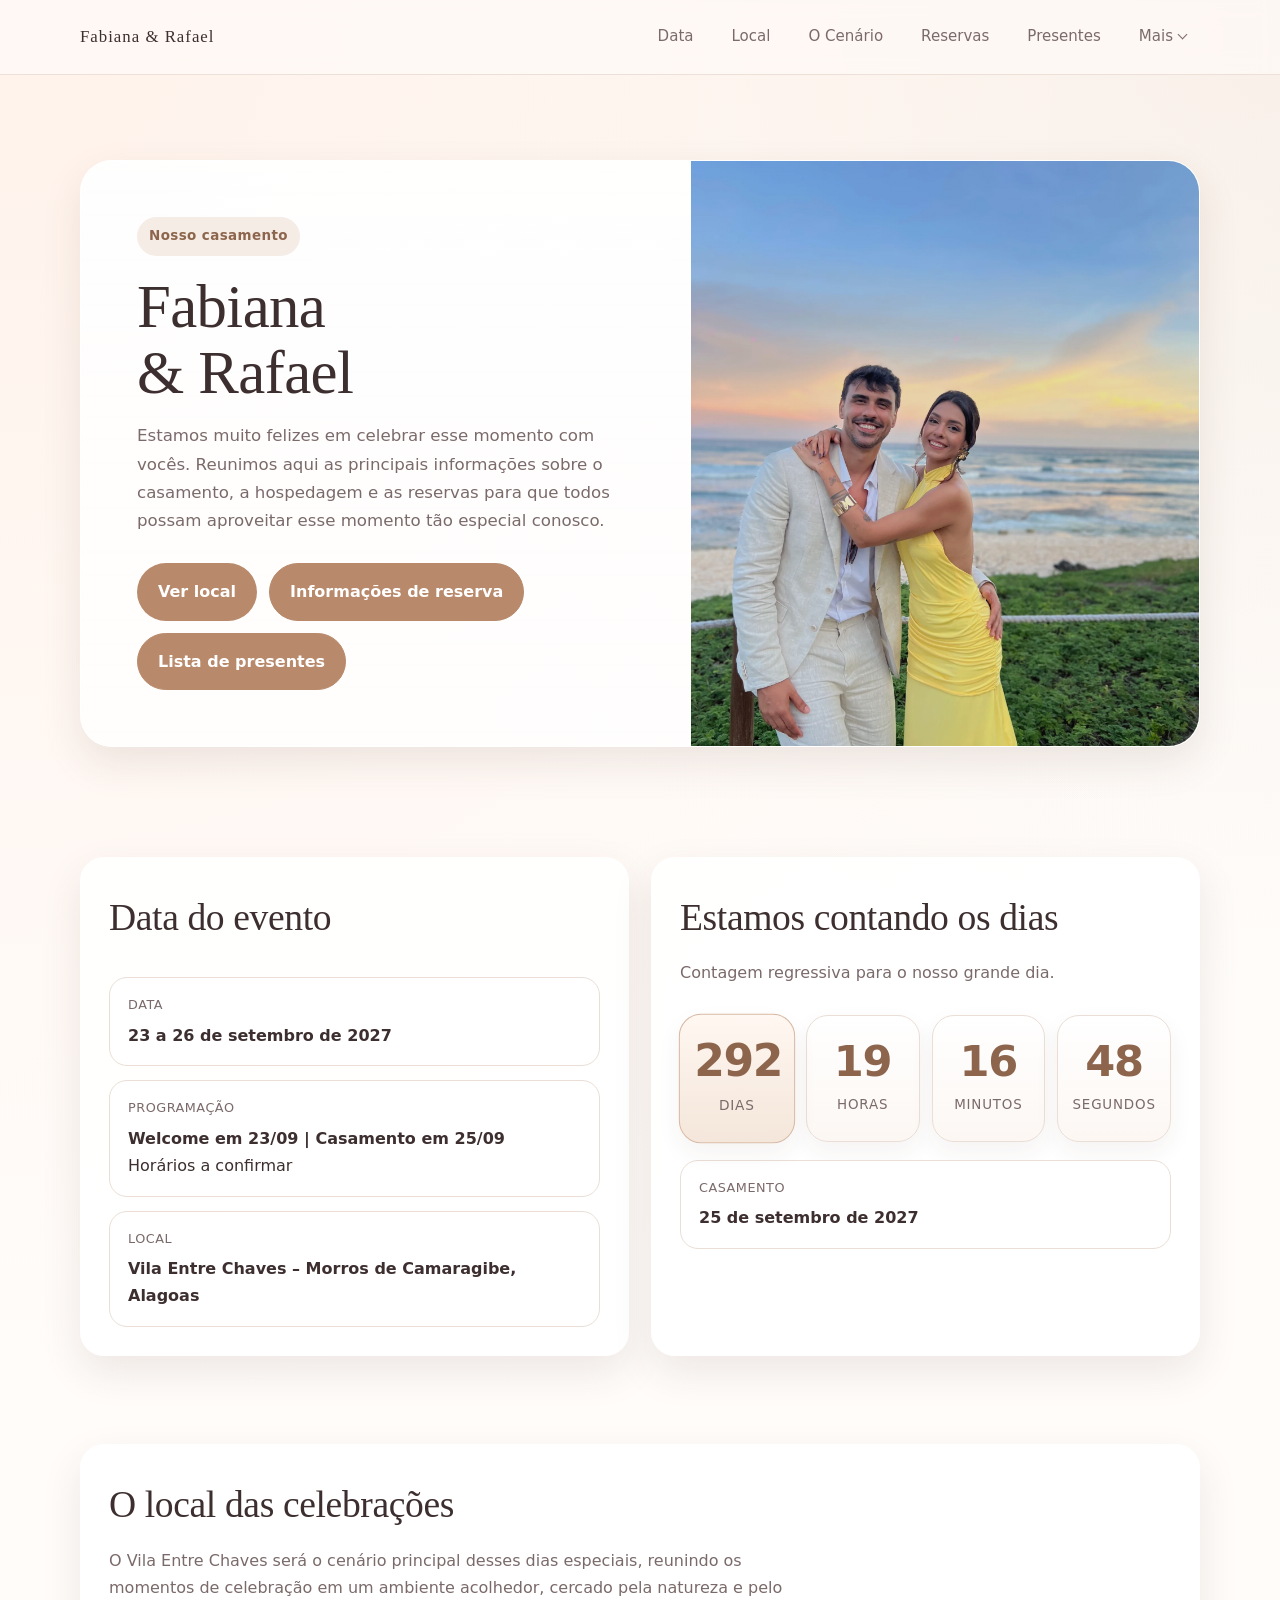
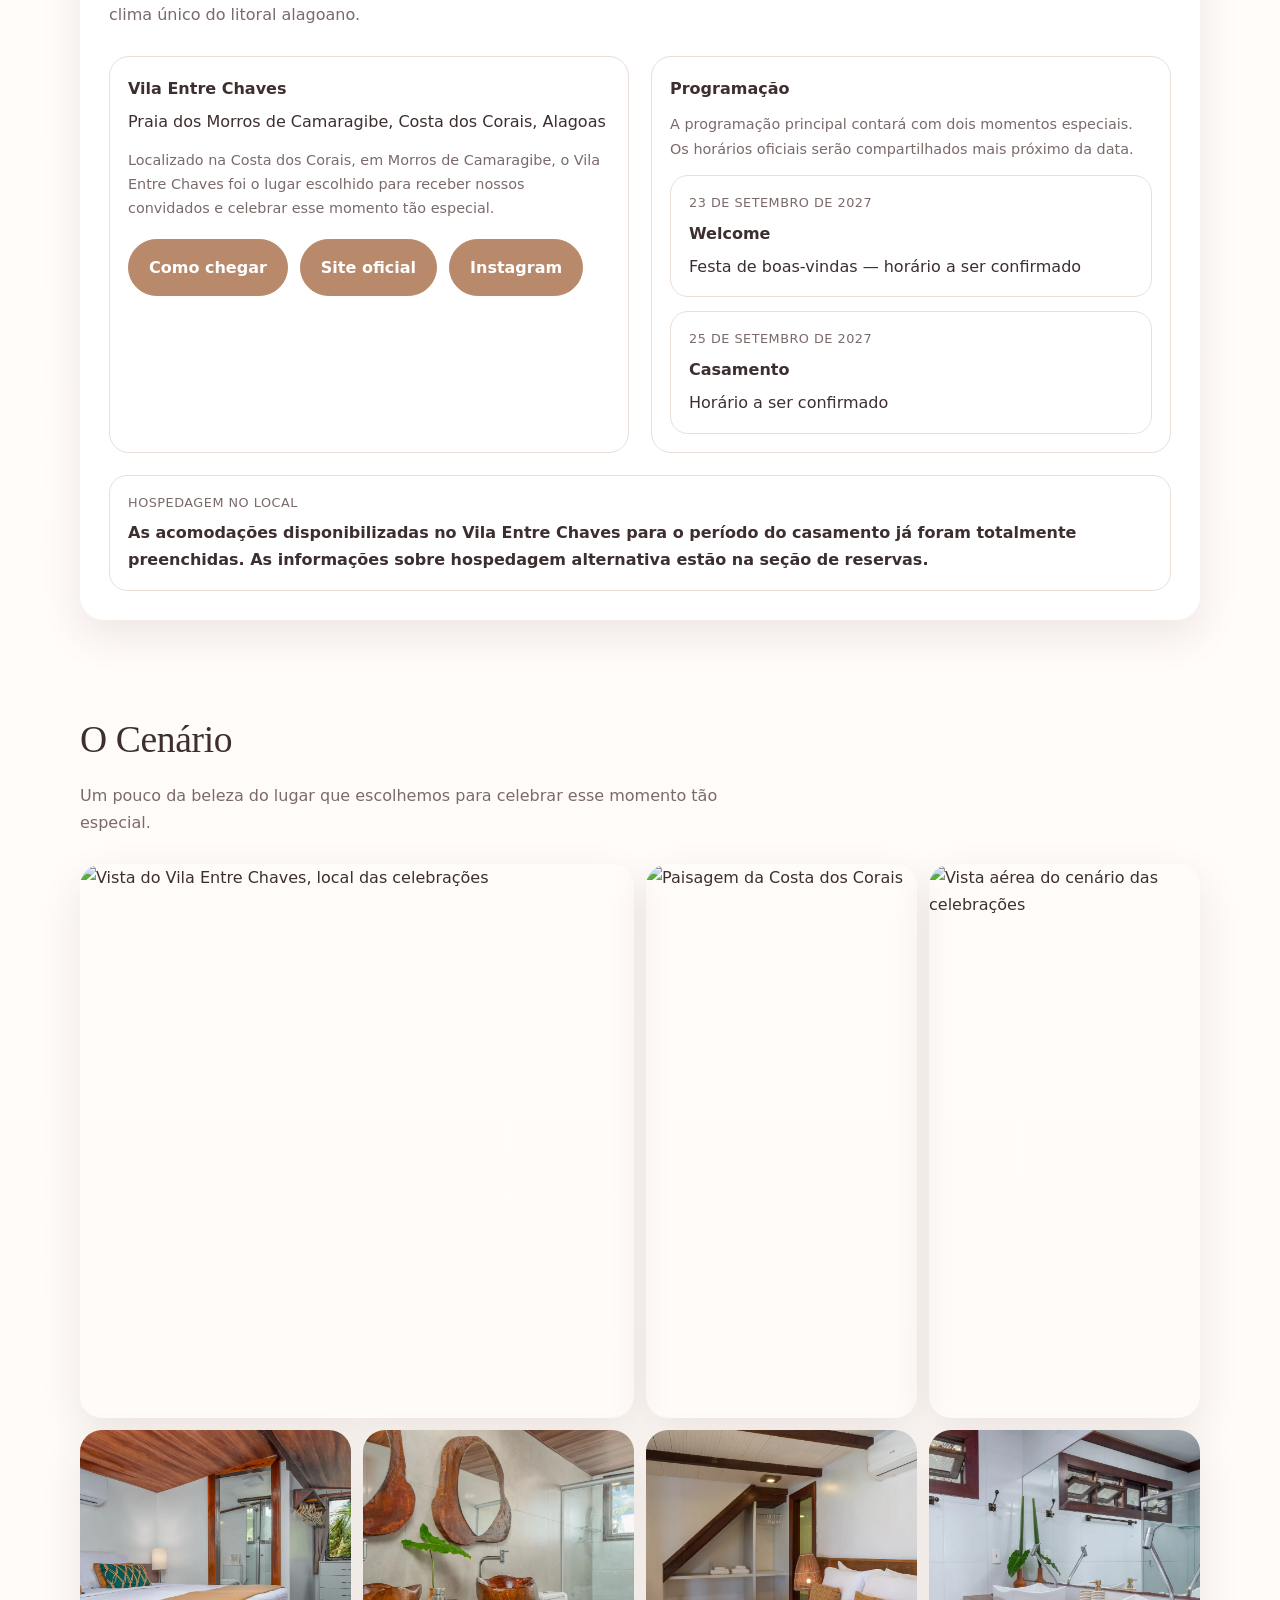
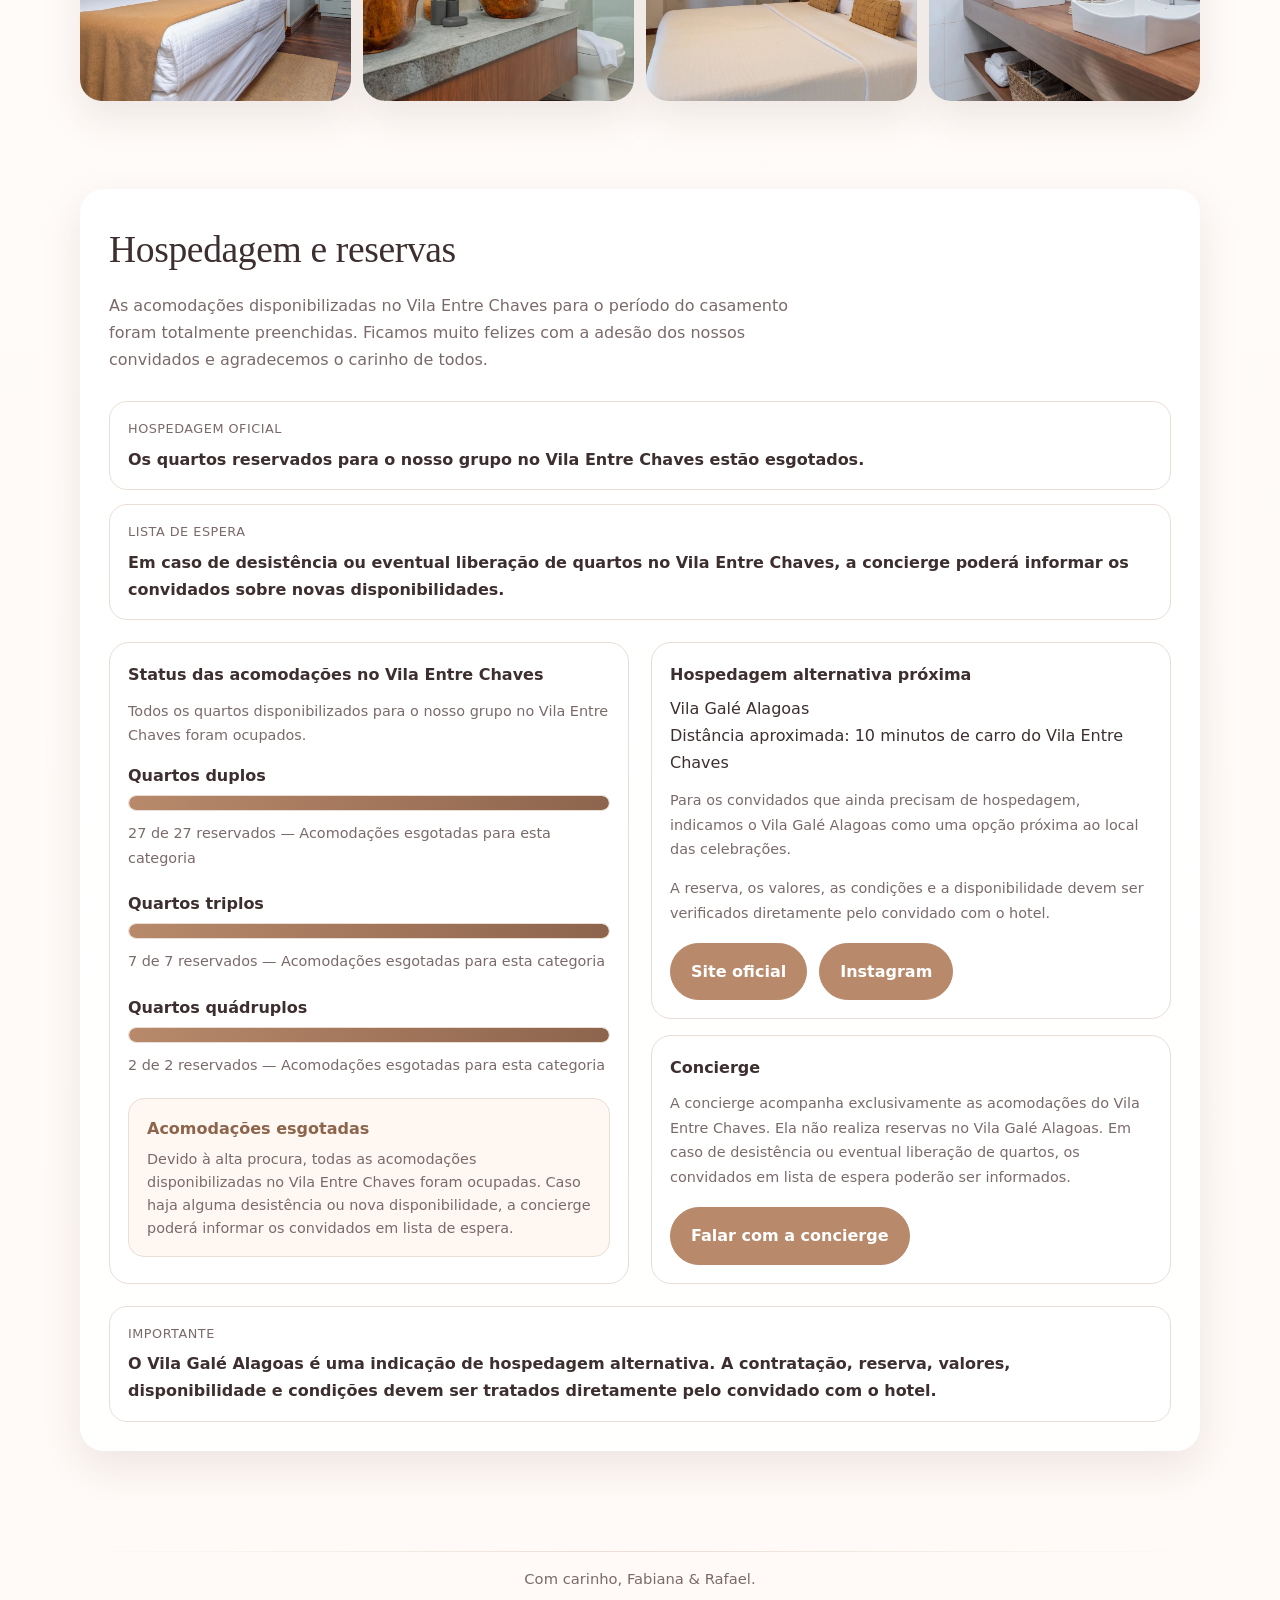
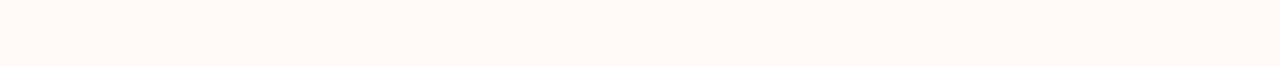
==== index.html @ 6e59ef7f "Add files via upload" ====
<!DOCTYPE html>
<html lang="pt-BR">
<head>
  <meta charset="UTF-8" />
  <meta name="viewport" content="width=device-width, initial-scale=1.0" />
  <title>Casamento | Fabiana & Rafael</title>
  <meta name="description" content="Site do casamento de Fabiana & Rafael com data do evento, hospedagem, informações sobre reservas e um pouco do cenário escolhido para esse momento especial." />
  <style>
    :root {
      --bg: #fffaf7;
      --card: rgba(255,255,255,0.88);
      --text: #3d2f2f;
      --muted: #7b6a6a;
      --accent: #b8896b;
      --accent-dark: #8d654d;
      --line: #eaded6;
      --shadow: 0 16px 40px rgba(77, 52, 39, 0.10);
      --radius: 24px;
      --max: 1120px;
    }

    .room-block {
      margin-bottom: 20px;
    }

    * { box-sizing: border-box; }
    html { scroll-behavior: smooth; }

    body {
      margin: 0;
      font-family: Inter, system-ui, -apple-system, BlinkMacSystemFont, "Segoe UI", sans-serif;
      color: var(--text);
      background:
        radial-gradient(circle at top left, #fff2ea 0%, transparent 28%),
        radial-gradient(circle at top right, #f7efe8 0%, transparent 20%),
        linear-gradient(180deg, #fffdfb 0%, var(--bg) 100%);
      line-height: 1.7;
      font-weight: 400;
    }

    a { color: inherit; text-decoration: none; }
    img { max-width: 100%; display: block; }

    .container {
      width: min(calc(100% - 32px), var(--max));
      margin: 0 auto;
    }

    .topbar {
      position: sticky;
      top: 0;
      z-index: 50;
      backdrop-filter: blur(10px);
      background: rgba(255,250,247,0.75);
      border-bottom: 1px solid rgba(234,222,214,0.9);
    }

    .topbar-inner {
      display: flex;
      align-items: center;
      justify-content: space-between;
      gap: 16px;
      padding: 14px 0;
    }

    .brand {
      font-family: "Palatino Linotype", "Book Antiqua", Palatino, serif;
      font-size: 1.05rem;
      letter-spacing: 0.06em;
      text-decoration: none;
      color: var(--text);
      cursor: pointer;
    }

    .nav {
      display: flex;
      flex-wrap: wrap;
      gap: 10px;
    }

    .nav a {
      padding: 10px 14px;
      border-radius: 999px;
      color: var(--muted);
      transition: 0.2s ease;
    }

    .nav a:hover {
      background: #fff;
      color: var(--text);
    }

    .nav-dropdown {
  position: relative;
}

.nav-more {
  padding: 10px 14px;
  border-radius: 999px;
  color: var(--muted);
  background: transparent;
  border: none;
  font: inherit;
  cursor: pointer;
  transition: 0.2s ease;
}

.nav-more:hover {
  background: #fff;
  color: var(--text);
}

.nav-dropdown-menu {
  position: absolute;
  top: calc(100% + 4px);
  right: 0;
  min-width: 220px;
  padding: 8px;
  border-radius: 18px;
  background: rgba(255, 250, 247, 0.96);
  border: 1px solid var(--line);
  box-shadow: var(--shadow);
  display: none;
  z-index: 80;
}

.nav-dropdown::after {
  content: "";
  position: absolute;
  left: 0;
  right: 0;
  top: 100%;
  height: 14px;
}

.nav-dropdown:hover .nav-dropdown-menu {
  display: grid;
  gap: 4px;
}

.nav-dropdown-menu a {
  display: block;
  padding: 10px 12px;
  border-radius: 12px;
  color: var(--muted);
  white-space: nowrap;
}

.nav-dropdown-menu a:hover {
  background: #fff;
  color: var(--text);
}

    .hero {
      min-height: 82vh;
      display: grid;
      align-items: center;
      padding: 56px 0 36px;
    }

    .hero-card {
      position: relative;
      background: linear-gradient(180deg, rgba(255,255,255,0.92), rgba(255,255,255,0.82));
      border: 1px solid rgba(255,255,255,0.9);
      box-shadow: var(--shadow);
      border-radius: calc(var(--radius) + 8px);
      overflow: hidden;
      display: grid;
      grid-template-columns: 1.2fr 1fr;
    }

    .hero-content {
      padding: 56px;
      position: relative;
      z-index: 1;
    }

    .eyebrow {
      display: inline-block;
      padding: 8px 12px;
      border-radius: 999px;
      background: #f5ece6;
      color: var(--accent-dark);
      font-size: 0.84rem;
      font-weight: 600;
      letter-spacing: 0.03em;
    }

    h1 {
      margin: 18px 0 12px;
      font-family: "Palatino Linotype", "Book Antiqua", Palatino, serif;
      font-size: clamp(2.1rem, 5vw, 3.8rem);
      line-height: 1.08;
      font-weight: 500;
      letter-spacing: -0.01em;
    }

    .subtitle {
      font-size: 1.04rem;
      color: var(--muted);
      max-width: 52ch;
      margin-bottom: 28px;
    }

    .hero-actions {
      display: flex;
      flex-wrap: wrap;
      gap: 12px;
      margin-top: 14px;
    }

    .btn {
      display: inline-flex;
      align-items: center;
      justify-content: center;
      gap: 8px;
      padding: 14px 20px;
      border-radius: 999px;
      font-weight: 600;
      border: 1px solid transparent;
      transition: 0.2s ease;
    }

    .btn-primary {
      background: var(--accent);
      color: #fff;
    }

    .btn-primary:hover {
      background: var(--accent-dark);
    }

    .btn-secondary,
.btn-location {
  background: var(--accent);
  color: #fff;
  border-color: var(--accent);
  box-shadow: none;
}

.btn-secondary:hover,
.btn-location:hover {
  background: var(--accent-dark);
  border-color: var(--accent-dark);
  color: #fff;
  transform: translateY(-1px);
}

    .hero-photo {
      min-height: 420px;
      background:
        linear-gradient(rgba(67,48,38,0.12), rgba(67,48,38,0.12)),
        url('foto-principal.webp') center/cover;
    }

    section {
      padding: 44px 0;
    }

    .section-title {
      margin: 0 0 10px;
      font-family: "Palatino Linotype", "Book Antiqua", Palatino, serif;
      font-size: clamp(1.65rem, 3vw, 2.35rem);
      font-weight: 500;
      letter-spacing: -0.01em;
    }

    .section-text {
      color: var(--muted);
      margin: 0 0 28px;
      max-width: 70ch;
    }

    .grid {
      display: grid;
      gap: 22px;
    }

    .grid-2 { grid-template-columns: repeat(2, minmax(0, 1fr)); }
    .grid-3 { grid-template-columns: repeat(3, minmax(0, 1fr)); }

    .card {
      background: var(--card);
      border: 1px solid rgba(255,255,255,0.9);
      border-radius: var(--radius);
      box-shadow: var(--shadow);
      padding: 28px;
    }

    .card h3 {
      margin-top: 0;
      margin-bottom: 10px;
      font-size: 1.05rem;
      font-weight: 600;
    }

    .meta {
      display: grid;
      gap: 14px;
    }

    .meta-item {
      padding: 16px 18px;
      background: #fff;
      border: 1px solid var(--line);
      border-radius: 18px;
    }

    .meta-label {
      display: block;
      font-size: 0.8rem;
      letter-spacing: 0.04em;
      text-transform: uppercase;
      color: var(--muted);
      margin-bottom: 6px;
    }

    .countdown {
      display: grid;
      grid-template-columns: repeat(4, minmax(0, 1fr));
      gap: 12px;
      margin-top: 20px;
    }

    .countdown-box {
      background: linear-gradient(180deg, #fff 0%, #fcf7f3 100%);
      border: 1px solid var(--line);
      border-radius: 22px;
      padding: 24px 14px;
      text-align: center;
      box-shadow: 0 10px 24px rgba(77, 52, 39, 0.06);
      transition: transform 0.2s ease, box-shadow 0.2s ease;
    }

    .countdown-box:hover {
      transform: translateY(-2px);
      box-shadow: 0 14px 28px rgba(77, 52, 39, 0.10);
    }

    .countdown-highlight {
      background: linear-gradient(180deg, #fff7f1 0%, #f4e6da 100%);
      border-color: #d7b9a3;
      transform: scale(1.02);
    }

    .countdown-number {
      font-size: clamp(1.8rem, 4.5vw, 2.7rem);
      line-height: 1;
      font-weight: 700;
      color: var(--accent-dark);
      letter-spacing: -0.03em;
    }

    .countdown-label {
      display: block;
      margin-top: 10px;
      color: var(--muted);
      font-size: 0.84rem;
      text-transform: uppercase;
      letter-spacing: 0.06em;
    }

    .hotel-list {
      display: grid;
      gap: 16px;
    }

    .hotel-item {
      border: 1px solid var(--line);
      border-radius: 20px;
      padding: 18px;
      background: #fff;
    }

    .hotel-item strong {
      display: block;
      font-size: 1rem;
      margin-bottom: 6px;
    }

    .occupancy-track {
      width: 100%;
      height: 16px;
      background: #f3ebe5;
      border-radius: 999px;
      overflow: hidden;
      border: 1px solid var(--line);
    }

    .occupancy-bar {
      height: 100%;
      width: 0;
      background: linear-gradient(90deg, var(--accent), var(--accent-dark));
      border-radius: 999px;
      transition: width 0.4s ease;
    }

    .occupancy-note {
      margin-top: 10px;
      font-size: 0.9rem;
      color: var(--muted);
    }
    
.occupancy-update {
  margin-top: 20px;
  padding: 16px 18px;
  background: #fff7f1;
  border: 1px solid #eaded6;
  border-radius: 16px;
}

.occupancy-update strong {
  display: block;
  margin-bottom: 6px;
  color: var(--accent-dark);
}

.occupancy-update p {
  margin: 0;
  font-size: 0.9rem;
  color: var(--muted);
  line-height: 1.6;
}
    .gallery {
      display: grid;
      grid-template-columns: repeat(12, 1fr);
      gap: 12px;
    }

    .gallery img {
      width: 100%;
      height: 100%;
      object-fit: cover;
      border-radius: 22px;
      box-shadow: var(--shadow);
      aspect-ratio: 1 / 1;
    }

    .gallery .wide { grid-column: span 6; }
    .gallery .small { grid-column: span 3; }

    .whatsapp-box {
      margin-top: 18px;
      display: flex;
      flex-wrap: wrap;
      gap: 12px;
    }

    .footer {
      padding: 40px 0 60px;
      text-align: center;
      color: var(--muted);
      font-size: 0.92rem;
    }

    .divider {
      height: 1px;
      background: linear-gradient(90deg, transparent, var(--line), transparent);
      margin: 16px 0 0;
    }

    @media (max-width: 920px) {
      .hero-card, .grid-2, .grid-3 { grid-template-columns: 1fr; }
      .hero-photo { min-height: 320px; order: -1; }
      .hero-content { padding: 32px 24px; }
      .gallery .wide, .gallery .small { grid-column: span 12; }
    }

@media (max-width: 640px) {
  .topbar-inner { flex-direction: column; align-items: flex-start; }
  .countdown { grid-template-columns: repeat(2, minmax(0, 1fr)); }
  .nav { gap: 6px; }
  .nav a,
  .nav-more {
    padding: 8px 10px;
    font-size: 0.92rem;
  }

  .nav-dropdown-menu {
    right: auto;
    left: 0;
  }

  .subtitle { font-size: 1rem; }
}
  </style>
  <link rel="stylesheet" href="navigation.css">
</head>
<body id="topo">
  <header class="topbar">
    <div class="container topbar-inner">
      <a href="#topo" class="brand">Fabiana &amp; Rafael</a>
      <button class="menu-toggle" type="button" aria-controls="site-nav" aria-expanded="false">Menu</button>
      <nav class="nav" id="site-nav" aria-label="Navegação principal">
        <a href="#data">Data</a>
        <a href="#hospedagem">Local</a>
        <a href="#fotos">O Cenário</a>
        <a href="#reservas">Reservas</a>
        <a href="presentes-casamento.html">Presentes</a>
        <div class="nav-dropdown">
          <button class="nav-more" type="button" aria-controls="more-links" aria-expanded="false">Mais</button>
          <div class="nav-dropdown-menu" id="more-links">
            <a href="dress-code.html">Dress code</a>
            <a href="servicos.html">Serviços e indicações</a>
          </div>
        </div>
      </nav>
    </div>
  </header>

  <main>
    <section class="hero">
      <div class="container">
        <div class="hero-card">
          <div class="hero-content">
            <span class="eyebrow">Nosso casamento</span>
            <h1>Fabiana <br>& Rafael</h1>
            <p class="subtitle">
              Estamos muito felizes em celebrar esse momento com vocês. Reunimos aqui as principais informações sobre o casamento, a hospedagem e as reservas para que todos possam aproveitar esse momento tão especial conosco.
            </p>
            <div class="hero-actions">
              <a class="btn btn-primary" href="#hospedagem">Ver local</a>
              <a class="btn btn-secondary" href="#reservas">Informações de reserva</a>
              <a class="btn btn-secondary" href="presentes-casamento.html">Lista de presentes</a>
            </div>
          </div>
          <div class="hero-photo" aria-label="Foto principal do casal"></div>
        </div>
      </div>
    </section>

    <section id="data">
      <div class="container grid grid-2">
        <div class="card">
          <h2 class="section-title">Data do evento</h2>
          <p class="section-text"></p>

          <div class="meta">
            <div class="meta-item">
              <span class="meta-label">Data</span>
              <strong>23 a 26 de setembro de 2027</strong>
            </div>
            <div class="meta-item">
              <span class="meta-label">Programação</span>
              <strong>Welcome em 23/09 | Casamento em 25/09</strong><br>
              <span>Horários a confirmar</span>
            </div>
            <div class="meta-item">
              <span class="meta-label">Local</span>
              <strong>Vila Entre Chaves – Morros de Camaragibe, Alagoas</strong>
            </div>
          </div>
        </div>

        <div class="card">
          <h2 class="section-title">Estamos contando os dias</h2>
          <p class="section-text">
            Contagem regressiva para o nosso grande dia.
          </p>

          <div class="countdown" id="countdown">
            <div class="countdown-box countdown-highlight">
              <span class="countdown-number" id="days">--</span>
              <span class="countdown-label">dias</span>
            </div>
            <div class="countdown-box">
              <span class="countdown-number" id="hours">--</span>
              <span class="countdown-label">horas</span>
            </div>
            <div class="countdown-box">
              <span class="countdown-number" id="minutes">--</span>
              <span class="countdown-label">minutos</span>
            </div>
            <div class="countdown-box">
              <span class="countdown-number" id="seconds">--</span>
              <span class="countdown-label">segundos</span>
            </div>
          </div>

          <div class="meta" style="margin-top: 18px;">
            <div class="meta-item">
              <span class="meta-label">Casamento</span>
              <strong id="countdown-date">25 de setembro de 2027</strong>
            </div>
          </div>

          <p class="section-text" id="countdown-message" style="margin-top: 14px; margin-bottom: 0; text-align: center;"></p>
        </div>
      </div>
    </section>

<section id="hospedagem">
  <div class="container">
    <div class="card">
      <h2 class="section-title">O local das celebrações</h2>
      <p class="section-text">
        O Vila Entre Chaves será o cenário principal desses dias especiais, reunindo os momentos de celebração em um ambiente acolhedor, cercado pela natureza e pelo clima único do litoral alagoano.
      </p>

      <div class="grid grid-2">
        <div class="hotel-list">
          <div class="hotel-item">
            <strong>Vila Entre Chaves</strong>
            <span>Praia dos Morros de Camaragibe, Costa dos Corais, Alagoas</span>

            <p class="occupancy-note" style="margin-top: 12px;">
              Localizado na Costa dos Corais, em Morros de Camaragibe, o Vila Entre Chaves foi o lugar escolhido para receber nossos convidados e celebrar esse momento tão especial.
            </p>

            <div class="whatsapp-box">
              <a
                class="btn btn-location"
                href="https://maps.app.goo.gl/ATjcqyLL1pQm8QXm8"
                target="_blank"
                rel="noopener noreferrer"
              >
                Como chegar
              </a>

              <a
                class="btn btn-location"
                href="https://vilaentrechaves.com.br/"
                target="_blank"
                rel="noopener noreferrer"
              >
                Site oficial
              </a>

              <a
                class="btn btn-location"
                href="https://www.instagram.com/vilaentrechaves/"
                target="_blank"
                rel="noopener noreferrer"
              >
                Instagram
              </a>
            </div>
          </div>
        </div>

        <div class="hotel-list">
          <div class="hotel-item">
            <strong>Programação</strong>

            <p class="occupancy-note" style="margin-top: 10px; margin-bottom: 0;">
              A programação principal contará com dois momentos especiais. Os horários oficiais serão compartilhados mais próximo da data.
            </p>

            <div class="meta" style="margin-top: 14px;">
              <div class="meta-item">
                <span class="meta-label">23 de setembro de 2027</span>
                <strong>Welcome</strong>
                <span>Festa de boas-vindas — horário a ser confirmado</span>
              </div>

              <div class="meta-item">
                <span class="meta-label">25 de setembro de 2027</span>
                <strong>Casamento</strong>
                <span>Horário a ser confirmado</span>
              </div>
            </div>
          </div>
        </div>
      </div>

      <div class="meta" style="margin-top: 22px;">
        <div class="meta-item">
          <span class="meta-label">Hospedagem no local</span>
          <strong>
            As acomodações disponibilizadas no Vila Entre Chaves para o período do casamento já foram totalmente preenchidas. As informações sobre hospedagem alternativa estão na seção de reservas.
          </strong>
        </div>
      </div>
    </div>
  </div>
</section>

    <section id="fotos">
      <div class="container">
        <h2 class="section-title">O Cenário</h2>
        <p class="section-text">Um pouco da beleza do lugar que escolhemos para celebrar esse momento tão especial.</p>

        <div class="gallery">
          <img class="wide" loading="lazy" decoding="async" src="https://vilaentrechaves.com.br/wp-content/uploads/Foto-banner-1.png" alt="Vista do Vila Entre Chaves, local das celebrações">
          <img class="small" loading="lazy" decoding="async" src="https://vilaentrechaves.com.br/wp-content/uploads/Corais-2.jpg" alt="Paisagem da Costa dos Corais">
          <img class="small" loading="lazy" decoding="async" src="https://vilaentrechaves.com.br/wp-content/uploads/Drone_estrela-2.jpg" alt="Vista aérea do cenário das celebrações">
          <img class="small" loading="lazy" decoding="async" src="cenario-1.webp" alt="Cenário do casamento em Morros de Camaragibe — foto 4">
          <img class="small" loading="lazy" decoding="async" src="cenario-2.webp" alt="Cenário do casamento em Morros de Camaragibe — foto 5">
          <img class="small" loading="lazy" decoding="async" src="cenario-3.webp" alt="Cenário do casamento em Morros de Camaragibe — foto 6">
          <img class="small" loading="lazy" decoding="async" src="cenario-4.webp" alt="Cenário do casamento em Morros de Camaragibe — foto 7">
        </div>
      </div>
    </section>

<section id="reservas">
  <div class="container">
    <div class="card">
      <h2 class="section-title">Hospedagem e reservas</h2>

      <p class="section-text">
        As acomodações disponibilizadas no Vila Entre Chaves para o período do casamento foram totalmente preenchidas. Ficamos muito felizes com a adesão dos nossos convidados e agradecemos o carinho de todos.
      </p>

      <div class="meta" style="margin-bottom: 22px;">
        <div class="meta-item">
          <span class="meta-label">Hospedagem oficial</span>
          <strong>
            Os quartos reservados para o nosso grupo no Vila Entre Chaves estão esgotados.
          </strong>
        </div>

        <div class="meta-item">
          <span class="meta-label">Lista de espera</span>
          <strong>
            Em caso de desistência ou eventual liberação de quartos no Vila Entre Chaves, a concierge poderá informar os convidados sobre novas disponibilidades.
          </strong>
        </div>
      </div>

      <div class="grid grid-2">
        <div class="hotel-list">
          <div class="hotel-item">
            <strong>Status das acomodações no Vila Entre Chaves</strong>

            <p class="occupancy-note" style="margin-top: 10px;">
              Todos os quartos disponibilizados para o nosso grupo no Vila Entre Chaves foram ocupados.
            </p>

            <div class="room-block">
              <strong>Quartos duplos</strong>
              <div class="occupancy-track" aria-hidden="true">
                <div class="occupancy-bar" id="bar-duplo" style="width:100%"></div>
              </div>
              <p class="occupancy-note" id="text-duplo">27 de 27 reservados — Acomodações esgotadas para esta categoria</p>
            </div>

            <div class="room-block">
              <strong>Quartos triplos</strong>
              <div class="occupancy-track" aria-hidden="true">
                <div class="occupancy-bar" id="bar-triplo" style="width:100%"></div>
              </div>
              <p class="occupancy-note" id="text-triplo">7 de 7 reservados — Acomodações esgotadas para esta categoria</p>
            </div>

            <div class="room-block">
              <strong>Quartos quádruplos</strong>
              <div class="occupancy-track" aria-hidden="true">
                <div class="occupancy-bar" id="bar-quad" style="width:100%"></div>
              </div>
              <p class="occupancy-note" id="text-quad">2 de 2 reservados — Acomodações esgotadas para esta categoria</p>
            </div>

            <div class="occupancy-update">
              <strong>Acomodações esgotadas</strong>
              <p>
                Devido à alta procura, todas as acomodações disponibilizadas no Vila Entre Chaves foram ocupadas. Caso haja alguma desistência ou nova disponibilidade, a concierge poderá informar os convidados em lista de espera.
              </p>
            </div>
          </div>
        </div>

        <div class="hotel-list">
          <div class="hotel-item">
            <strong>Hospedagem alternativa próxima</strong>

            <span>Vila Galé Alagoas</span><br>
            <span>Distância aproximada: 10 minutos de carro do Vila Entre Chaves</span>

            <p class="occupancy-note" style="margin-top: 12px;">
              Para os convidados que ainda precisam de hospedagem, indicamos o Vila Galé Alagoas como uma opção próxima ao local das celebrações.
            </p>

            <p class="occupancy-note">
              A reserva, os valores, as condições e a disponibilidade devem ser verificados diretamente pelo convidado com o hotel.
            </p>

            <div class="whatsapp-box">
              <a
                class="btn btn-location"
                href="https://www.vilagale.com/pt-br/hoteis-brasil/hoteis-alagoas/vila-gale-alagoas/"
                target="_blank"
                rel="noopener noreferrer"
              >
                Site oficial
              </a>

              <a
                class="btn btn-location"
                href="https://www.instagram.com/vilagale.alagoas/"
                target="_blank"
                rel="noopener noreferrer"
              >
                Instagram
              </a>
            </div>
          </div>

          <div class="hotel-item">
            <strong>Concierge</strong>

            <p class="occupancy-note" style="margin-top: 10px;">
              A concierge acompanha exclusivamente as acomodações do Vila Entre Chaves. Ela não realiza reservas no Vila Galé Alagoas. Em caso de desistência ou eventual liberação de quartos, os convidados em lista de espera poderão ser informados.
            </p>

            <div class="whatsapp-box">
              <a
                class="btn btn-location"
                href="https://wa.me/558299203562?text=Olá!%20Gostaria%20de%20falar%20sobre%20a%20lista%20de%20espera%20do%20Vila%20Entre%20Chaves%20para%20o%20casamento%20de%20Fabiana%20e%20Rafael."
                target="_blank"
                rel="noopener noreferrer"
              >
                Falar com a concierge
              </a>
            </div>
          </div>
        </div>
      </div>

      <div class="meta" style="margin-top: 22px;">
        <div class="meta-item">
          <span class="meta-label">Importante</span>
          <strong>
            O Vila Galé Alagoas é uma indicação de hospedagem alternativa. A contratação, reserva, valores, disponibilidade e condições devem ser tratados diretamente pelo convidado com o hotel.
          </strong>
        </div>
      </div>
    </div>
  </div>
</section>
  </main>

  <footer class="footer container">
    <div class="divider"></div>
    <p>Com carinho, Fabiana & Rafael.</p>
  </footer>

  <script>
    const rooms = {
      duplo: { total: 27, booked: 27 },
      triplo: { total: 7, booked: 7 },
      quad: { total: 2, booked: 2 }
    };

    function updateRoom(type) {
      const data = rooms[type];
      const available = Math.max(data.total - data.booked, 0);
      const percent = Math.min((data.booked / data.total) * 100, 100);

      const bar = document.getElementById(`bar-${type}`);
      const text = document.getElementById(`text-${type}`);

      bar.style.width = percent + "%";

      if (available === 0) {
        text.innerText =
          `${data.booked} de ${data.total} reservados — Acomodações esgotadas para esta categoria`;
      } else if (available === 1) {
        text.innerText =
          `${data.booked} de ${data.total} reservados (1 disponível)`;
      } else {
        text.innerText =
          `${data.booked} de ${data.total} reservados (${available} disponíveis)`;
      }
    }

    updateRoom("duplo");
    updateRoom("triplo");
    updateRoom("quad");

    const weddingDate = new Date('2027-09-25T00:00:00-03:00');
    const weddingDayEnd = new Date('2027-09-26T00:00:00-03:00');

    const daysEl = document.getElementById('days');
    const hoursEl = document.getElementById('hours');
    const minutesEl = document.getElementById('minutes');
    const secondsEl = document.getElementById('seconds');
    const countdownDateEl = document.getElementById('countdown-date');
    const countdownMessageEl = document.getElementById('countdown-message');

    function updateCountdown() {
      const now = new Date();
      const diff = weddingDate - now;

      if (diff <= 0) {
        daysEl.textContent = '0';
        hoursEl.textContent = '0';
        minutesEl.textContent = '0';
        secondsEl.textContent = '0';

        if (countdownDateEl) {
          countdownDateEl.textContent = now < weddingDayEnd ? 'Hoje é o grande dia!' : '25 de setembro de 2027';
        }

        if (countdownMessageEl) {
          countdownMessageEl.textContent = now < weddingDayEnd ? 'Chegou o momento de celebrar o casamento de Fabiana & Rafael ❤️' : 'Obrigado por celebrar esse momento conosco!';
        }

        return;
      }

      const days = Math.floor(diff / (1000 * 60 * 60 * 24));
      const hours = Math.floor((diff / (1000 * 60 * 60)) % 24);
      const minutes = Math.floor((diff / (1000 * 60)) % 60);
      const seconds = Math.floor((diff / 1000) % 60);

      daysEl.textContent = days;
      hoursEl.textContent = String(hours).padStart(2, '0');
      minutesEl.textContent = String(minutes).padStart(2, '0');
      secondsEl.textContent = String(seconds).padStart(2, '0');

      if (countdownDateEl) {
        countdownDateEl.textContent = '25 de setembro de 2027';
      }

      if (countdownMessageEl) {
        countdownMessageEl.textContent = '';
      }
    }

    updateCountdown();
    setInterval(updateCountdown, 1000);
  </script>
  <script src="navigation.js" defer></script>
</body>
</html>
---- navigation.css ----
.topbar-inner { position: relative; }
.nav { align-items: center; flex-wrap: nowrap; }
.nav a, .nav-more { font-size: 0.94rem; white-space: nowrap; }
.nav a[aria-current="page"] { background: #fff; color: var(--text); }
.nav-dropdown { position: relative; }
.nav-more {
  display: inline-flex;
  align-items: center;
  gap: 6px;
  padding: 10px 14px;
  border: 0;
  border-radius: 999px;
  background: transparent;
  color: var(--muted);
  font: inherit;
  font-size: 0.94rem;
  cursor: pointer;
}
.nav-more::after { content: ""; width: 6px; height: 6px; border: solid currentColor; border-width: 0 1.5px 1.5px 0; transform: translateY(-2px) rotate(45deg); }
.nav-more:hover, .nav-more[aria-expanded="true"] { background: #fff; color: var(--text); }
.nav-dropdown-menu {
  display: none;
  position: absolute;
  top: 100%;
  right: 0;
  min-width: 230px;
  padding: 8px;
  border: 1px solid var(--line);
  border-radius: 18px;
  background: #fffaf7;
  box-shadow: var(--shadow);
  z-index: 80;
}
.nav-dropdown-menu a { display: block; padding: 10px 12px; border-radius: 12px; }
.nav-dropdown::after { display: none; }
.nav-dropdown-menu a:hover { background: #fff; }
.menu-toggle { display: none; }
:focus-visible { outline: 2px solid var(--accent-dark); outline-offset: 3px; }
section[id] { scroll-margin-top: 90px; }
@media (min-width: 901px) {
  .nav-dropdown:hover .nav-dropdown-menu,
  .nav-more[aria-expanded="true"] + .nav-dropdown-menu { display: grid; gap: 4px; }
}
@media (max-width: 900px) {
  .topbar-inner { flex-direction: row; align-items: center; padding: 10px 0; }
  .brand { font-size: 1rem; }
  .menu-toggle {
    display: inline-flex;
    align-items: center;
    justify-content: center;
    min-height: 44px;
    padding: 8px 17px;
    border: 1px solid var(--line);
    border-radius: 999px;
    background: #fff;
    color: var(--text);
    font: inherit;
    cursor: pointer;
  }
  .nav {
    display: none;
    position: absolute;
    top: 100%;
    left: 0;
    right: 0;
    max-height: calc(100dvh - 75px);
    overflow-y: auto;
    padding: 10px;
    border: 1px solid var(--line);
    border-radius: 0 0 20px 20px;
    background: #fffaf7;
    box-shadow: var(--shadow);
    flex-direction: column;
    align-items: stretch;
    gap: 2px;
  }
  .nav.is-open { display: flex; }
  .nav a, .nav-more { display: flex; width: 100%; min-height: 44px; align-items: center; padding: 9px 14px; font-size: 1rem; text-align: left; }
  .nav-more { justify-content: space-between; }
  .nav-dropdown-menu { position: static; min-width: 0; margin: 0 0 6px 12px; box-shadow: none; background: #fff; }
  .nav-dropdown:hover .nav-dropdown-menu { display: none; }
  .nav-more[aria-expanded="true"] + .nav-dropdown-menu { display: grid; gap: 2px; }
  section[id] { scroll-margin-top: 76px; }
}
@media (max-width: 640px) {
  .hero { min-height: 0; padding-top: 24px; }
  .hero-photo { min-height: 230px; }
  .card { padding: 22px 18px; }
  .hero-actions .btn { width: 100%; }
}
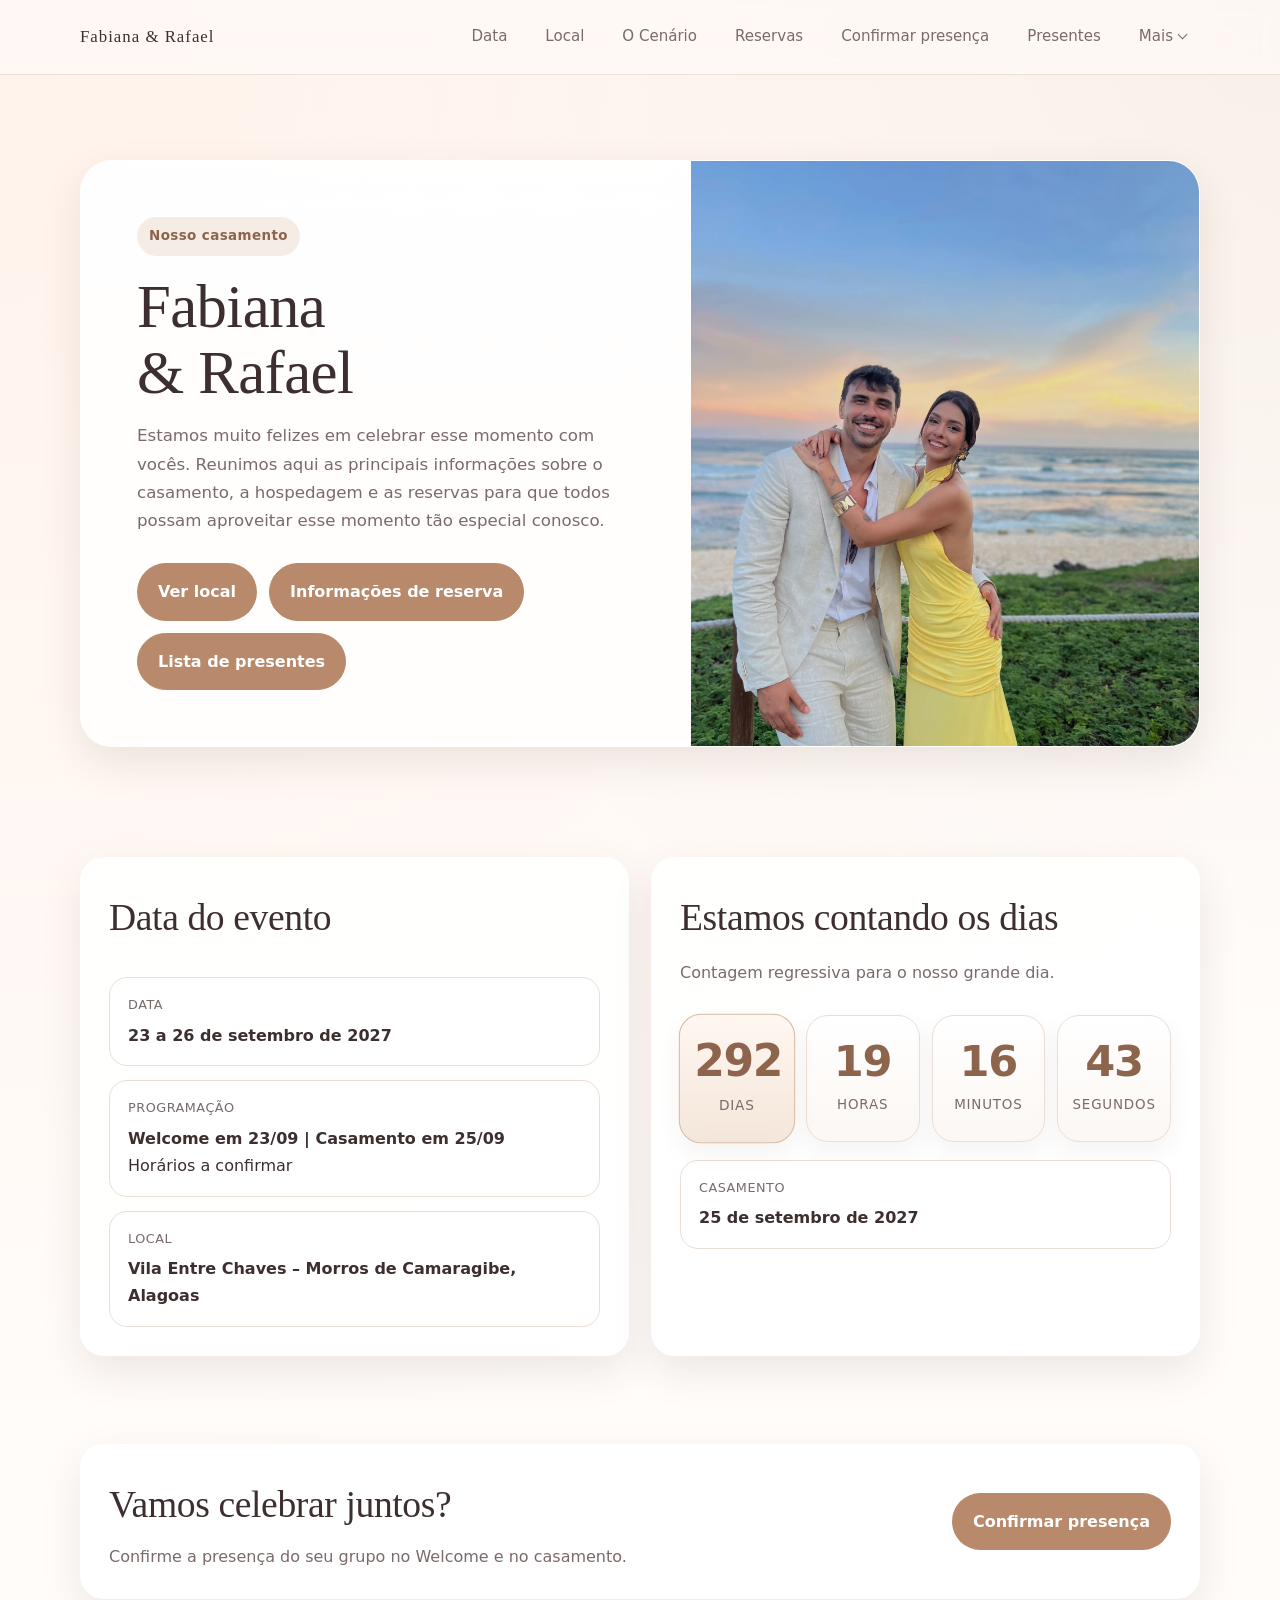
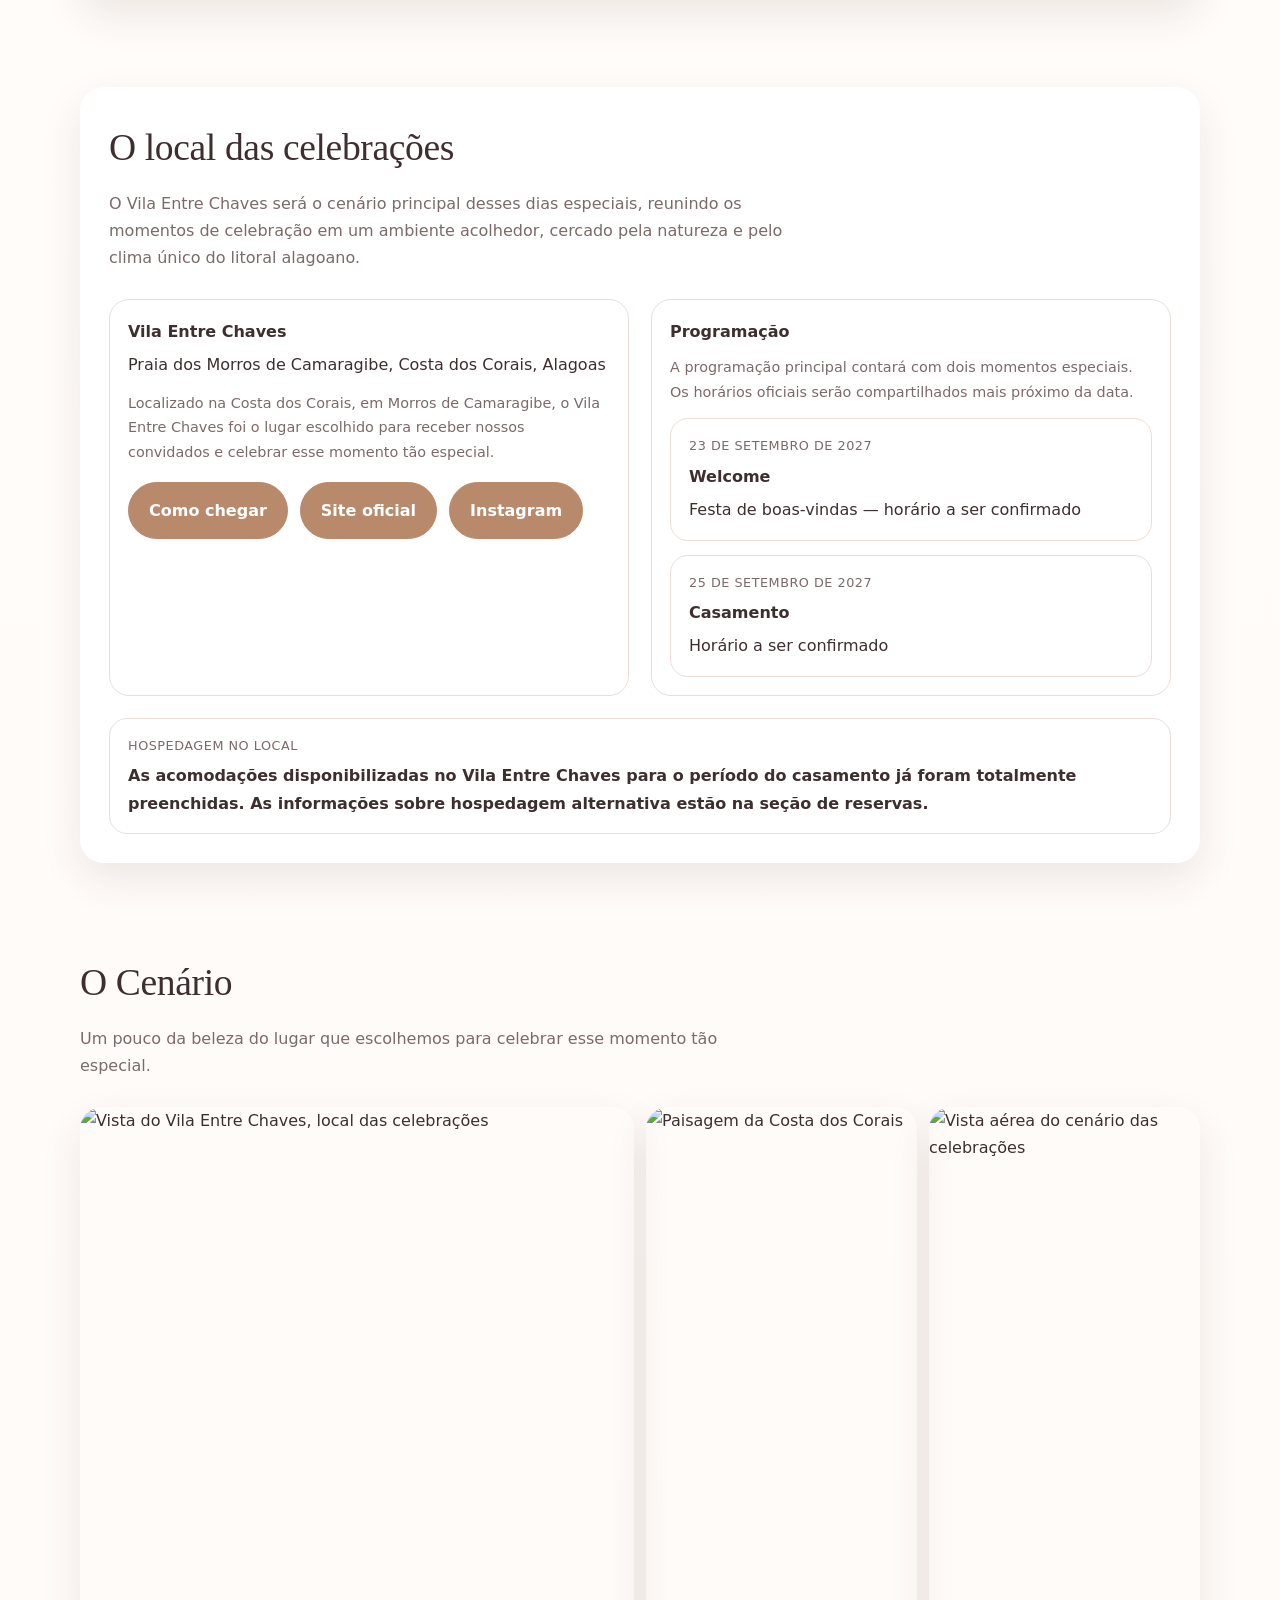
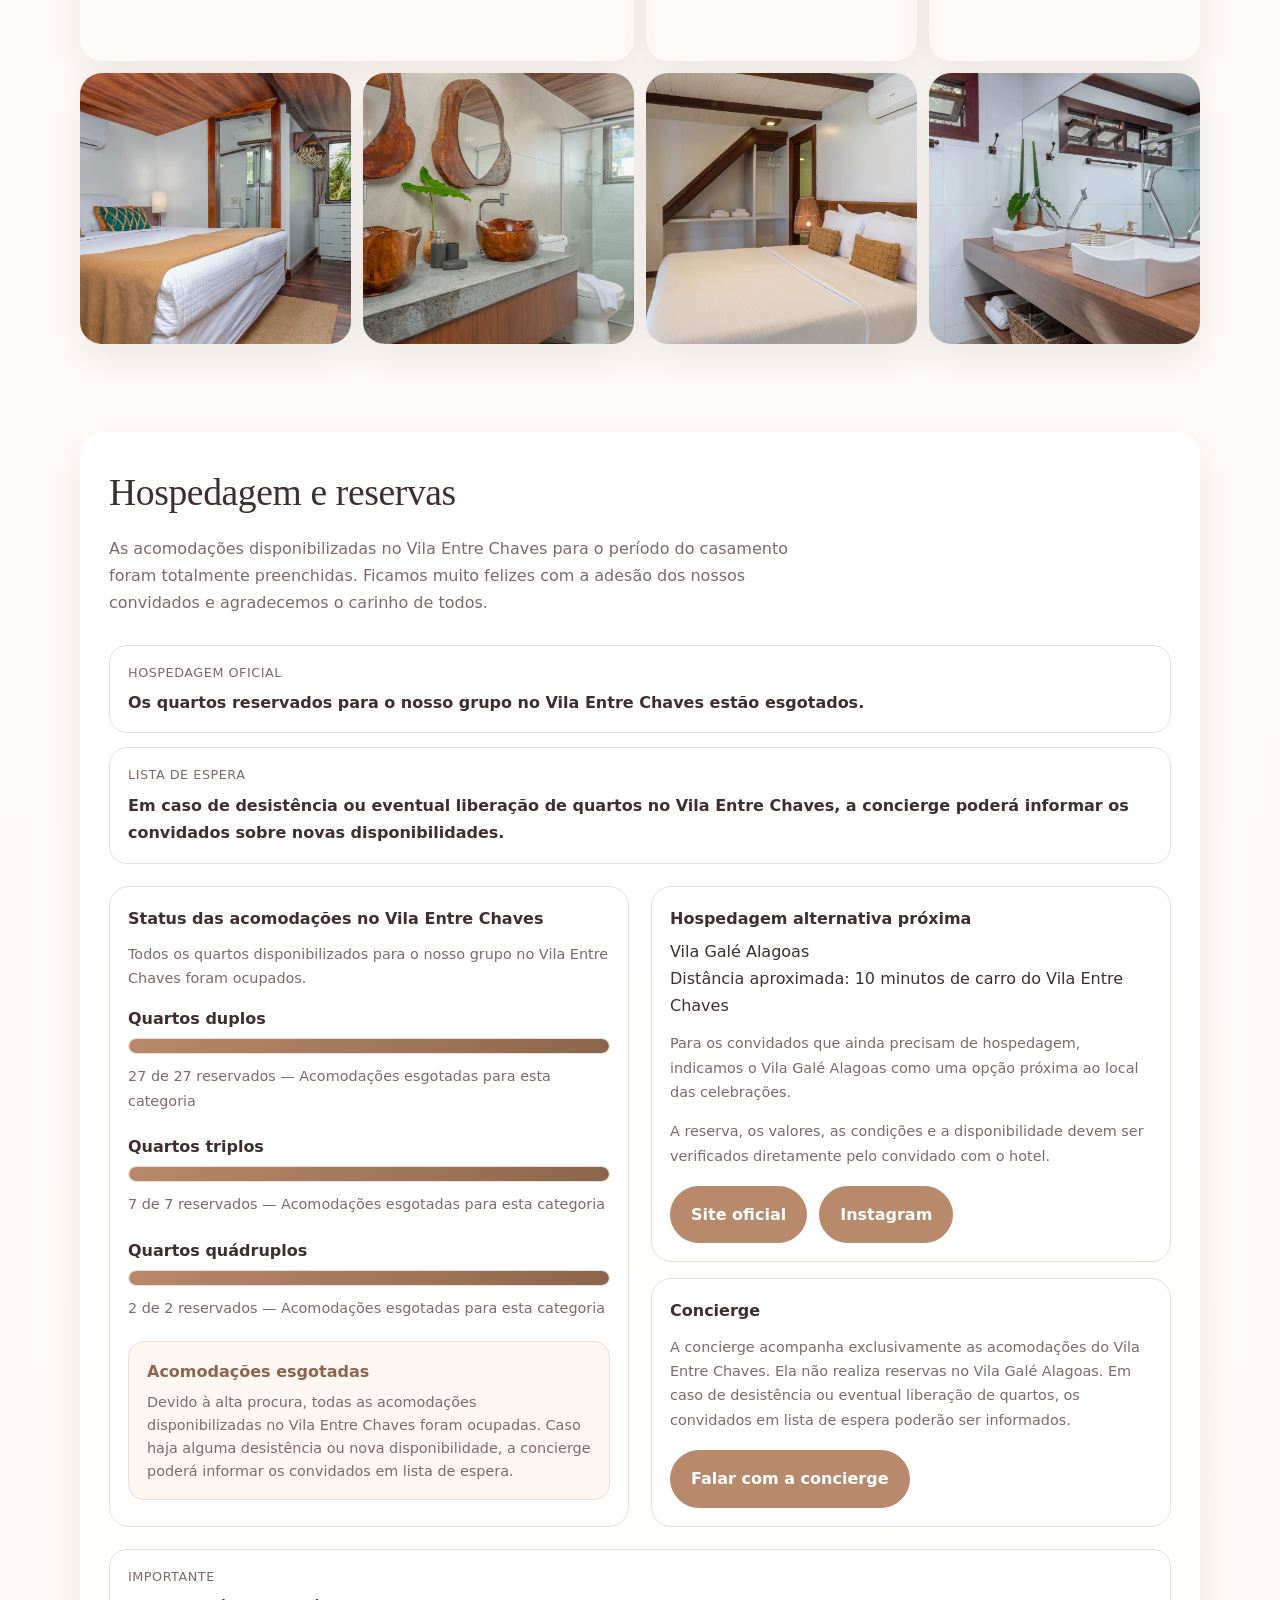
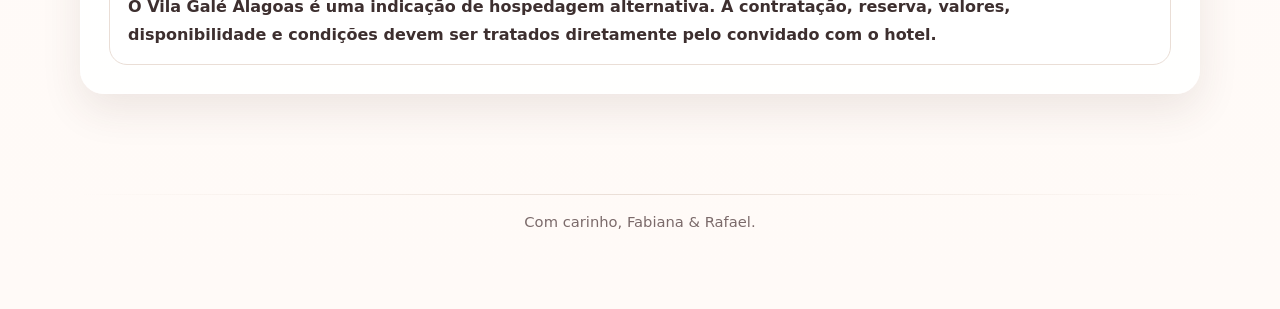
==== commit d59ea217: "Add files via upload" ====
--- a/index.html
+++ b/index.html
@@ -496,6 +496,7 @@
         <a href="#hospedagem">Local</a>
         <a href="#fotos">O Cenário</a>
         <a href="#reservas">Reservas</a>
+        <a href="confirmar-presenca.html">Confirmar presença</a>
         <a href="presentes-casamento.html">Presentes</a>
         <div class="nav-dropdown">
           <button class="nav-more" type="button" aria-controls="more-links" aria-expanded="false">Mais</button>
@@ -589,6 +590,18 @@
       </div>
     </section>
 
+    <section aria-labelledby="rsvp-heading">
+      <div class="container">
+        <div class="card rsvp-callout">
+          <div>
+            <h2 class="section-title" id="rsvp-heading">Vamos celebrar juntos?</h2>
+            <p>Confirme a presença do seu grupo no Welcome e no casamento.</p>
+          </div>
+          <a class="btn btn-primary" href="confirmar-presenca.html">Confirmar presença</a>
+        </div>
+      </div>
+    </section>
+
 <section id="hospedagem">
   <div class="container">
     <div class="card">
--- a/navigation.css
+++ b/navigation.css
@@ -37,11 +37,15 @@
 .menu-toggle { display: none; }
 :focus-visible { outline: 2px solid var(--accent-dark); outline-offset: 3px; }
 section[id] { scroll-margin-top: 90px; }
-@media (min-width: 901px) {
+.rsvp-callout { display: flex; align-items: center; justify-content: space-between; gap: 20px; }
+.rsvp-callout h2 { margin: 0 0 6px; }
+.rsvp-callout p { margin: 0; color: var(--muted); }
+.rsvp-callout .btn { flex: 0 0 auto; }
+@media (min-width: 1001px) {
   .nav-dropdown:hover .nav-dropdown-menu,
   .nav-more[aria-expanded="true"] + .nav-dropdown-menu { display: grid; gap: 4px; }
 }
-@media (max-width: 900px) {
+@media (max-width: 1000px) {
   .topbar-inner { flex-direction: row; align-items: center; padding: 10px 0; }
   .brand { font-size: 1rem; }
   .menu-toggle {
@@ -87,4 +91,5 @@
   .hero-photo { min-height: 230px; }
   .card { padding: 22px 18px; }
   .hero-actions .btn { width: 100%; }
+  .rsvp-callout { flex-direction: column; align-items: stretch; }
 }
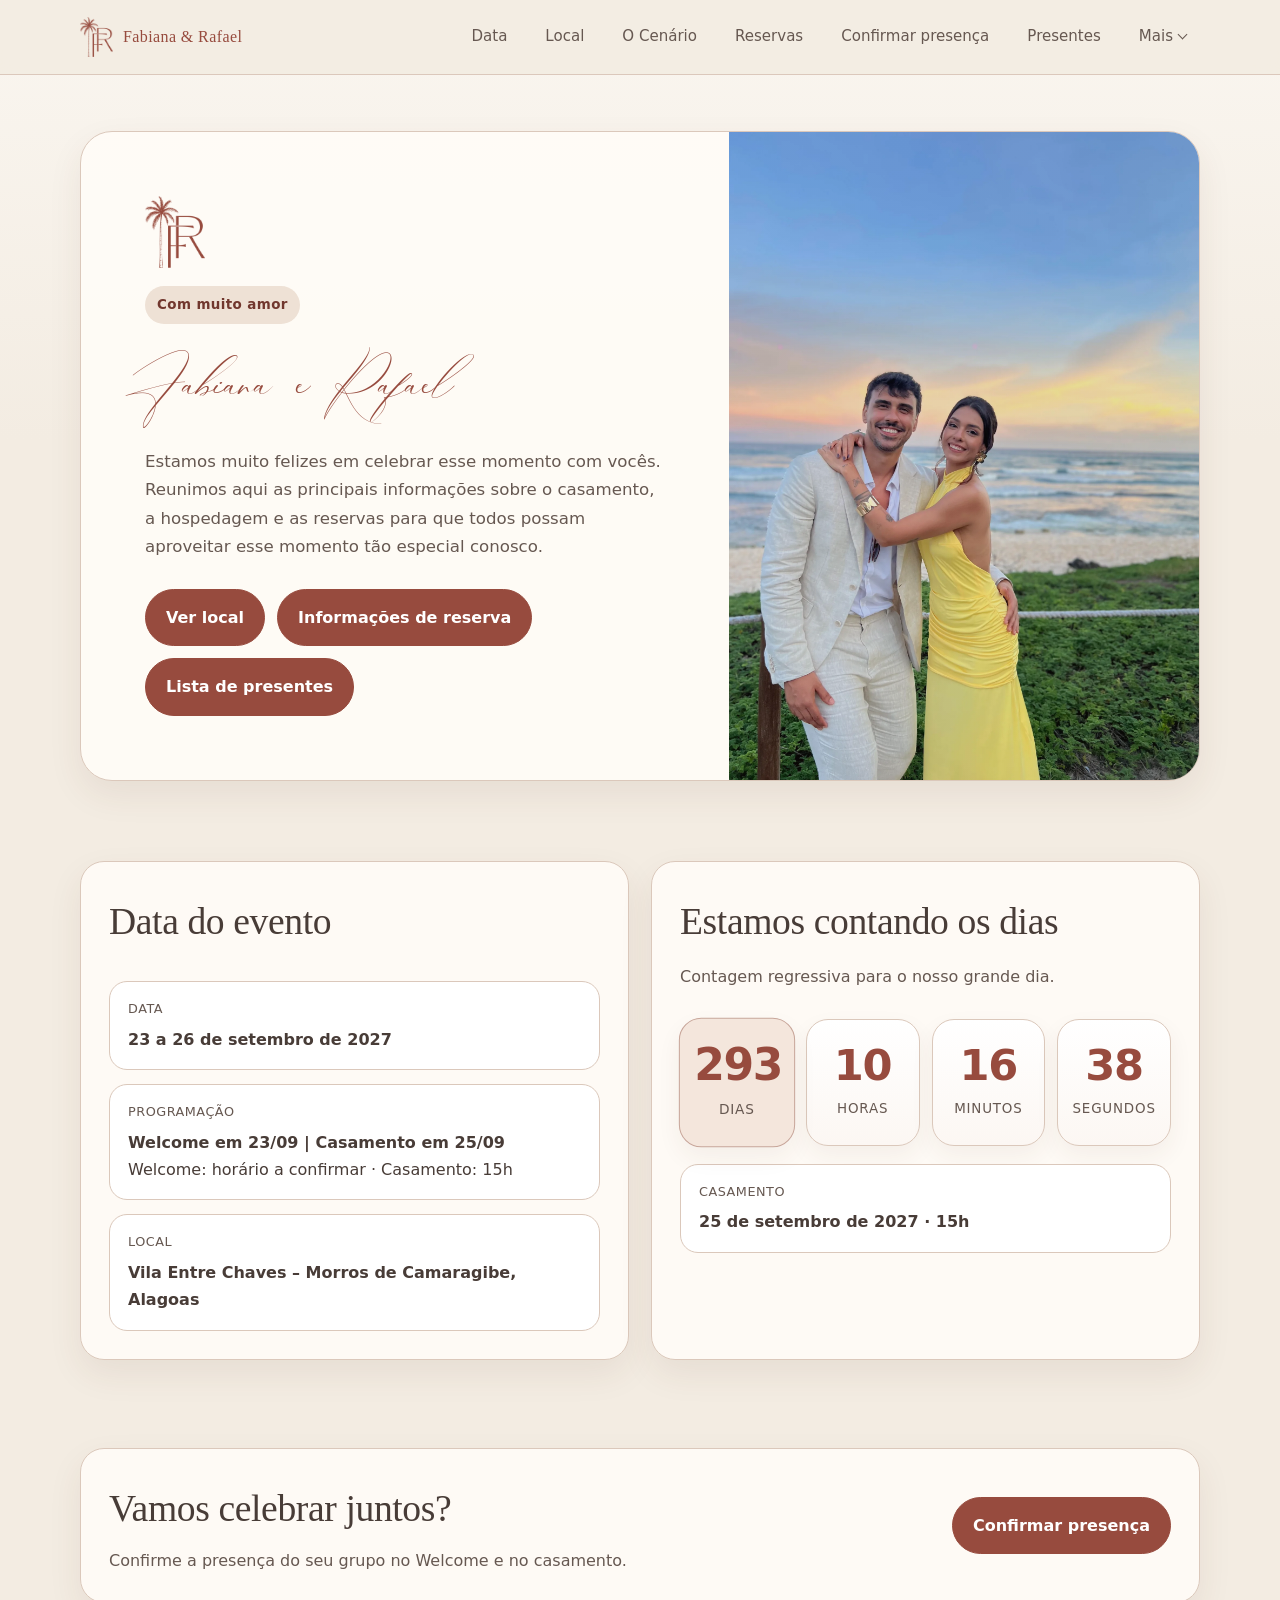
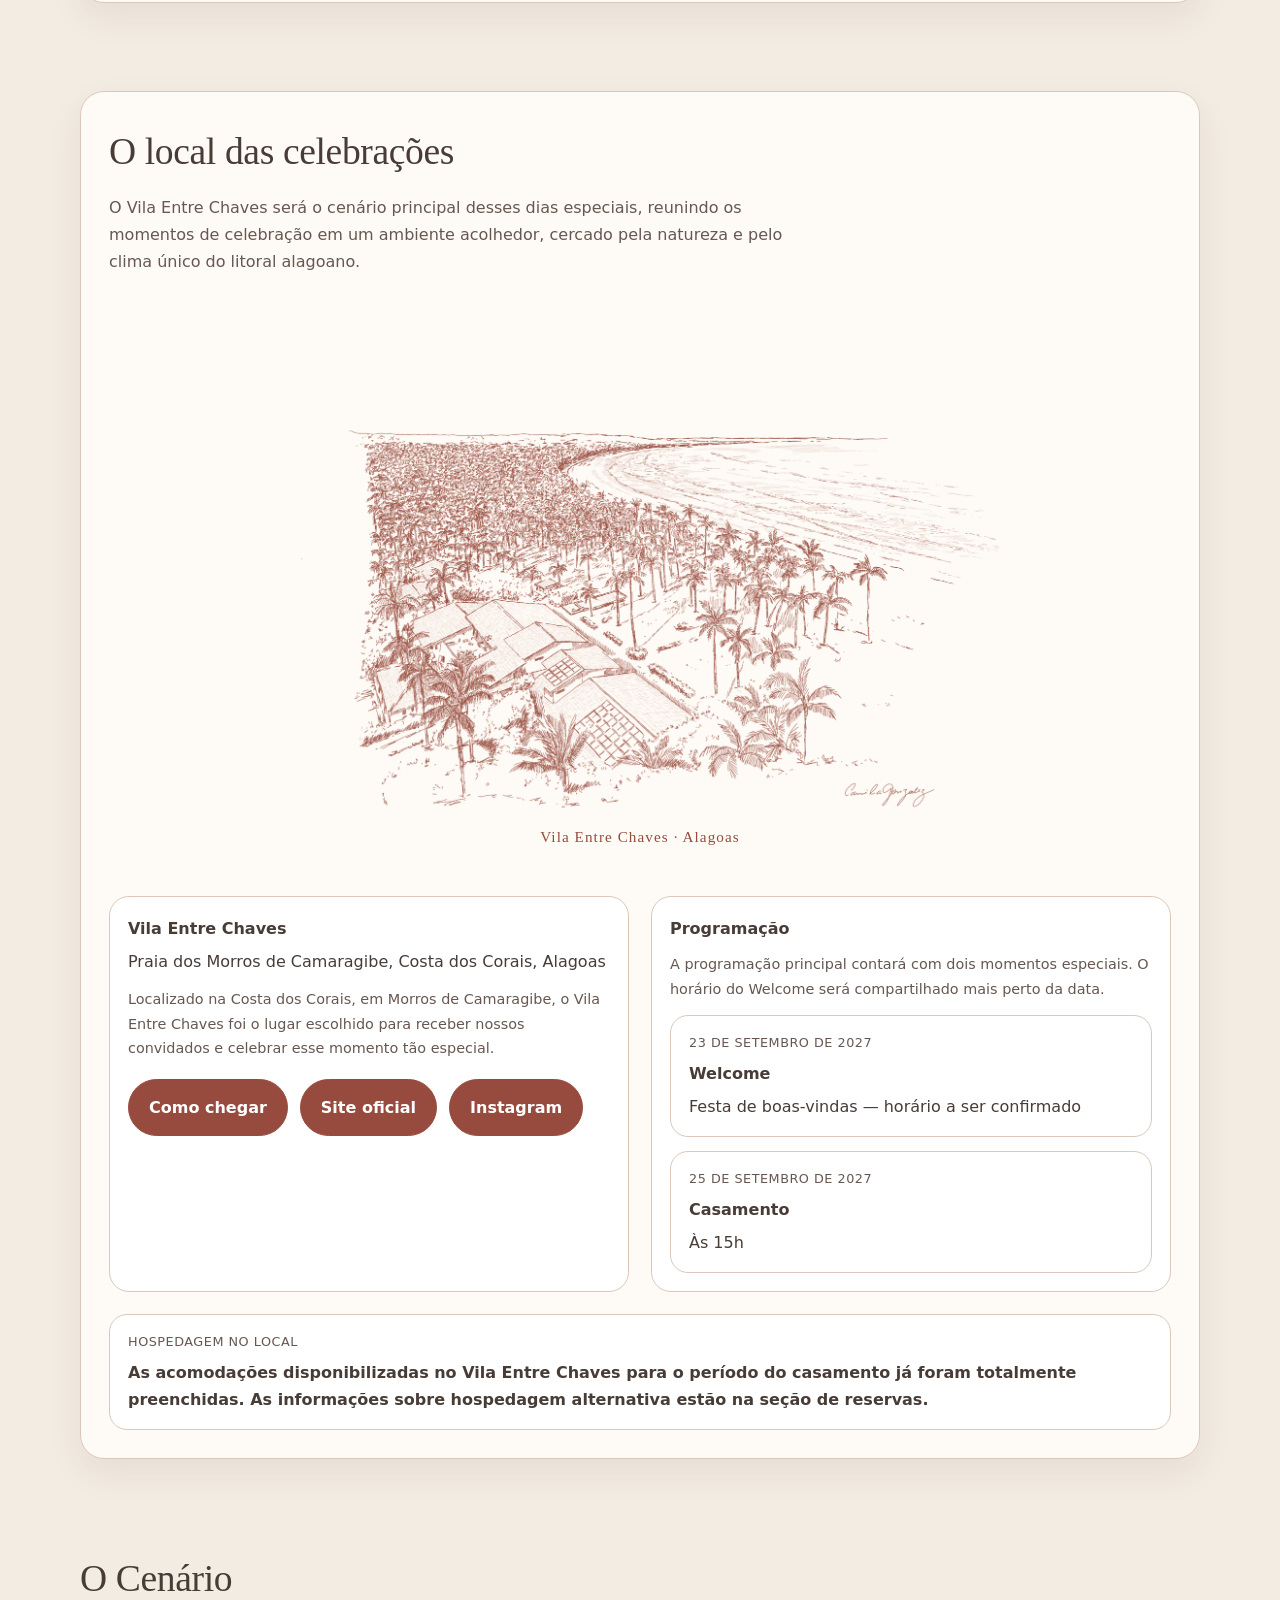
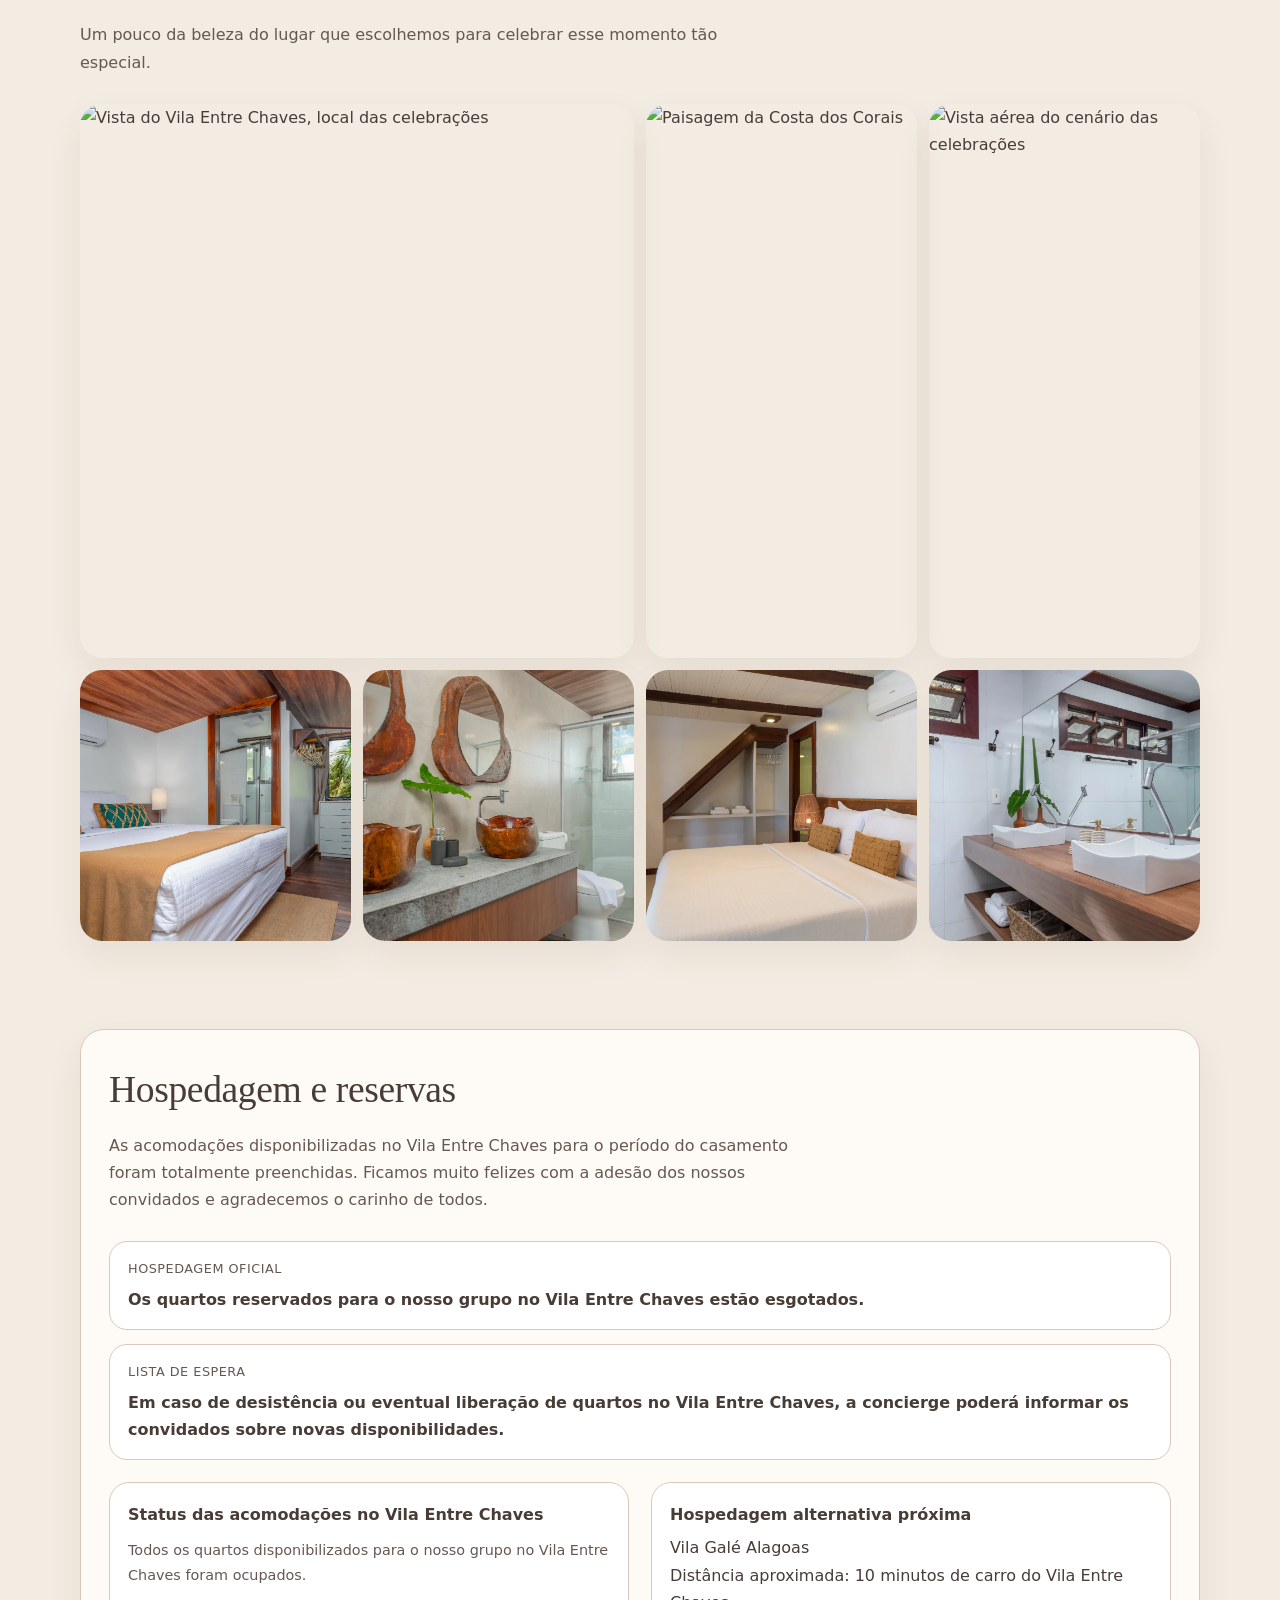
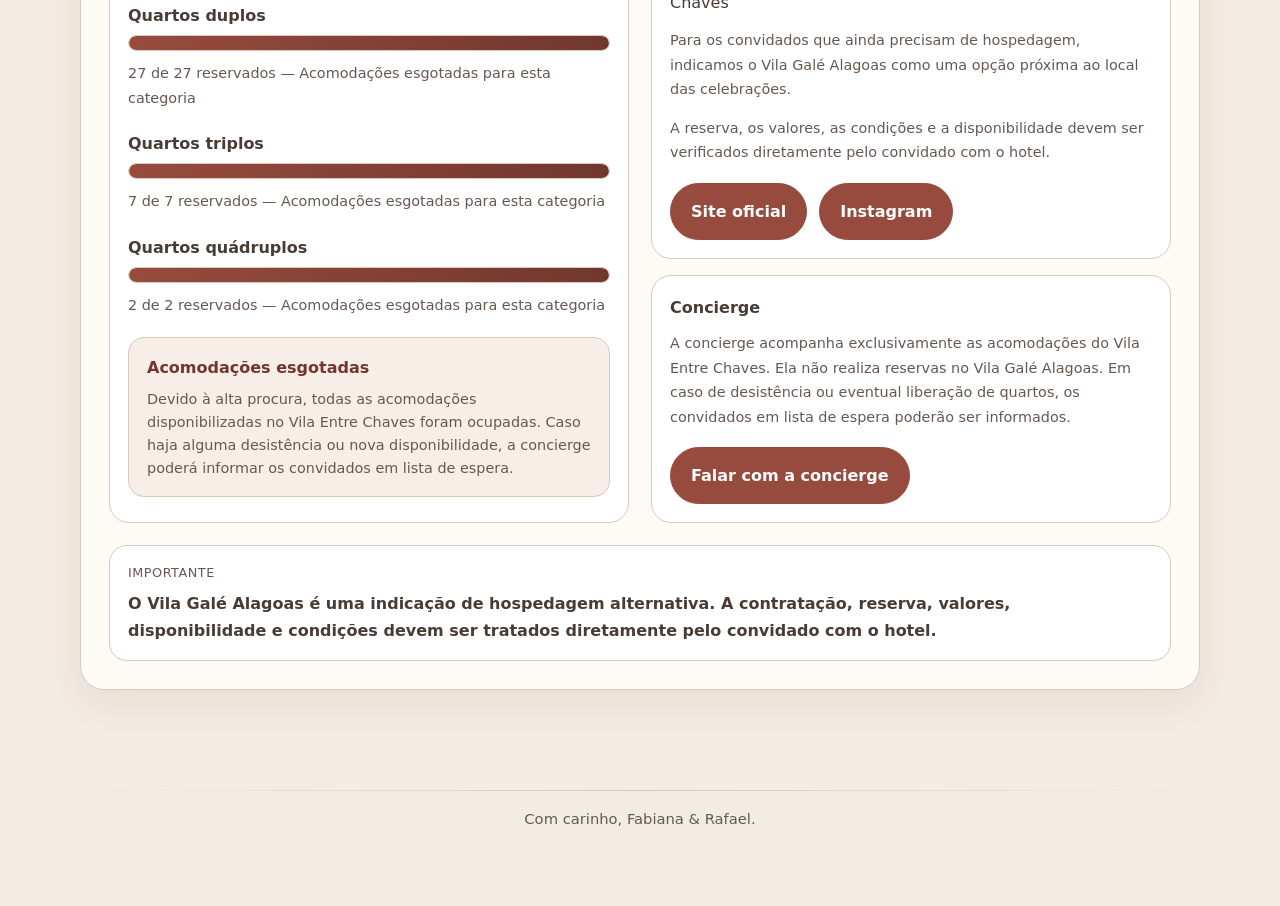
==== commit f56c7f4d: "Atualiza identidade visual do casamento e horário da cerimônia" ====
--- a/index.html
+++ b/index.html
@@ -485,11 +485,13 @@
 }
   </style>
   <link rel="stylesheet" href="navigation.css">
+  <link rel="stylesheet" href="identidade.css">
+  <link rel="icon" href="favicon.png" type="image/png">
 </head>
 <body id="topo">
   <header class="topbar">
     <div class="container topbar-inner">
-      <a href="#topo" class="brand">Fabiana &amp; Rafael</a>
+      <a href="#topo" class="brand"><img src="monograma-fr.webp" width="33" height="40" alt=""><span>Fabiana &amp; Rafael</span></a>
       <button class="menu-toggle" type="button" aria-controls="site-nav" aria-expanded="false">Menu</button>
       <nav class="nav" id="site-nav" aria-label="Navegação principal">
         <a href="#data">Data</a>
@@ -510,12 +512,13 @@
   </header>
 
   <main>
-    <section class="hero">
+    <section class="hero home-hero">
       <div class="container">
         <div class="hero-card">
           <div class="hero-content">
-            <span class="eyebrow">Nosso casamento</span>
-            <h1>Fabiana <br>& Rafael</h1>
+            <img class="hero-monogram" src="monograma-fr.webp" width="60" height="72" alt="Monograma de Fabiana e Rafael">
+            <span class="eyebrow">Com muito amor</span>
+            <h1>Fabiana e Rafael</h1>
             <p class="subtitle">
               Estamos muito felizes em celebrar esse momento com vocês. Reunimos aqui as principais informações sobre o casamento, a hospedagem e as reservas para que todos possam aproveitar esse momento tão especial conosco.
             </p>
@@ -544,7 +547,7 @@
             <div class="meta-item">
               <span class="meta-label">Programação</span>
               <strong>Welcome em 23/09 | Casamento em 25/09</strong><br>
-              <span>Horários a confirmar</span>
+              <span>Welcome: horário a confirmar · Casamento: 15h</span>
             </div>
             <div class="meta-item">
               <span class="meta-label">Local</span>
@@ -581,7 +584,7 @@
           <div class="meta" style="margin-top: 18px;">
             <div class="meta-item">
               <span class="meta-label">Casamento</span>
-              <strong id="countdown-date">25 de setembro de 2027</strong>
+              <strong id="countdown-date">25 de setembro de 2027 · 15h</strong>
             </div>
           </div>
 
@@ -609,6 +612,10 @@
       <p class="section-text">
         O Vila Entre Chaves será o cenário principal desses dias especiais, reunindo os momentos de celebração em um ambiente acolhedor, cercado pela natureza e pelo clima único do litoral alagoano.
       </p>
+      <figure class="venue-sketch">
+        <img src="sketch-vila-entre-chaves.webp" width="1500" height="1061" loading="lazy" decoding="async" alt="Ilustração da Vila Entre Chaves e da praia dos Morros de Camaragibe">
+        <figcaption>Vila Entre Chaves · Alagoas</figcaption>
+      </figure>
 
       <div class="grid grid-2">
         <div class="hotel-list">
@@ -656,7 +663,7 @@
             <strong>Programação</strong>
 
             <p class="occupancy-note" style="margin-top: 10px; margin-bottom: 0;">
-              A programação principal contará com dois momentos especiais. Os horários oficiais serão compartilhados mais próximo da data.
+              A programação principal contará com dois momentos especiais. O horário do Welcome será compartilhado mais perto da data.
             </p>
 
             <div class="meta" style="margin-top: 14px;">
@@ -669,7 +676,7 @@
               <div class="meta-item">
                 <span class="meta-label">25 de setembro de 2027</span>
                 <strong>Casamento</strong>
-                <span>Horário a ser confirmado</span>
+                <span>Às 15h</span>
               </div>
             </div>
           </div>
@@ -880,7 +887,7 @@
     updateRoom("triplo");
     updateRoom("quad");
 
-    const weddingDate = new Date('2027-09-25T00:00:00-03:00');
+    const weddingDate = new Date('2027-09-25T15:00:00-03:00');
     const weddingDayEnd = new Date('2027-09-26T00:00:00-03:00');
 
     const daysEl = document.getElementById('days');
@@ -901,7 +908,7 @@
         secondsEl.textContent = '0';
 
         if (countdownDateEl) {
-          countdownDateEl.textContent = now < weddingDayEnd ? 'Hoje é o grande dia!' : '25 de setembro de 2027';
+          countdownDateEl.textContent = now < weddingDayEnd ? 'Hoje é o grande dia!' : '25 de setembro de 2027 · 15h';
         }
 
         if (countdownMessageEl) {
@@ -922,7 +929,7 @@
       secondsEl.textContent = String(seconds).padStart(2, '0');
 
       if (countdownDateEl) {
-        countdownDateEl.textContent = '25 de setembro de 2027';
+        countdownDateEl.textContent = '25 de setembro de 2027 · 15h';
       }
 
       if (countdownMessageEl) {
--- a/identidade.css
+++ b/identidade.css
@@ -0,0 +1,174 @@
+@font-face {
+  font-family: "Boheme Floral";
+  src: url("boheme-floral.ttf") format("truetype");
+  font-style: normal;
+  font-weight: 400;
+  font-display: swap;
+}
+
+:root {
+  --bg: #f3ece2;
+  --card: rgba(255, 252, 247, 0.92);
+  --text: #483c37;
+  --muted: #665851;
+  --accent: #974b3e;
+  --accent-dark: #71372e;
+  --line: #dbc8bb;
+  --shadow: 0 14px 34px rgba(91, 57, 43, 0.08);
+}
+
+body {
+  background: linear-gradient(180deg, #faf6f0 0, var(--bg) 440px, var(--bg) 100%);
+}
+
+.topbar {
+  background: rgba(243, 236, 226, 0.95);
+  border-bottom-color: var(--line);
+}
+
+.brand {
+  display: inline-flex;
+  align-items: center;
+  gap: 10px;
+  color: var(--accent);
+  font-family: "Palatino Linotype", "Book Antiqua", Palatino, serif;
+  font-size: 1rem;
+  letter-spacing: 0.025em;
+  line-height: 1.15;
+  flex-shrink: 0;
+}
+
+.brand img {
+  display: block;
+  width: 33px;
+  height: 40px;
+  object-fit: contain;
+}
+
+.hero-card {
+  background: rgba(255, 252, 247, 0.94);
+  border: 1px solid var(--line);
+}
+
+.card,
+.gift-card,
+.service-card {
+  border-color: var(--line);
+}
+
+.eyebrow {
+  background: #eee1d5;
+  color: var(--accent-dark);
+}
+
+.nav-dropdown-menu,
+.nav {
+  border-color: var(--line);
+}
+
+.nav-dropdown-menu,
+.nav.is-open {
+  background: #f7f0e8;
+}
+
+.nav a[aria-current="page"],
+.nav a:hover,
+.nav-more:hover,
+.nav-more[aria-expanded="true"] {
+  background: #fffaf4;
+  color: var(--accent-dark);
+}
+
+.menu-toggle {
+  background: #fffaf4;
+}
+
+.btn,
+.menu-toggle,
+.nav a,
+.nav-more {
+  transition: background-color 0.2s ease, border-color 0.2s ease, color 0.2s ease, transform 0.2s ease;
+}
+
+.btn-primary,
+.btn-secondary,
+.btn-location {
+  background: var(--accent);
+  border-color: var(--accent);
+  color: #fff;
+}
+
+.btn-primary:hover,
+.btn-secondary:hover,
+.btn-location:hover {
+  background: var(--accent-dark);
+  border-color: var(--accent-dark);
+  color: #fff;
+}
+
+.footer { color: var(--muted); }
+
+.hero-monogram {
+  display: block;
+  width: 60px;
+  height: 72px;
+  object-fit: contain;
+  margin: 0 0 18px;
+}
+
+.home-hero .hero-card { grid-template-columns: 1.16fr 0.84fr; }
+.home-hero .hero-content { padding: clamp(30px, 5vw, 68px); }
+.home-hero h1 {
+  font-family: "Boheme Floral", "Palatino Linotype", Palatino, serif;
+  color: var(--accent);
+  font-weight: 400;
+  font-size: clamp(2.75rem, 5vw, 4.5rem);
+  line-height: 1.15;
+  letter-spacing: 0;
+  white-space: nowrap;
+  margin: 22px 0 28px;
+}
+.home-hero .subtitle { max-width: 55ch; }
+
+.venue-sketch {
+  max-width: 760px;
+  margin: 0 auto 32px;
+  padding: 6px 16px 14px;
+  text-align: center;
+}
+.venue-sketch img {
+  display: block;
+  width: 100%;
+  height: auto;
+  margin: 0 auto;
+}
+.venue-sketch figcaption {
+  font-family: "Palatino Linotype", "Book Antiqua", Palatino, serif;
+  font-size: 0.95rem;
+  letter-spacing: 0.07em;
+  color: var(--accent);
+}
+
+.countdown-highlight {
+  background: #f4e6dc;
+  border-color: #c8a69a;
+}
+.countdown-number { color: var(--accent); }
+.occupancy-update { background: #f8eee8; border-color: var(--line); }
+.field input:focus,
+.field textarea:focus,
+input:focus-visible,
+textarea:focus-visible { outline-color: var(--accent); }
+
+@media (max-width: 920px) {
+  .home-hero .hero-card { grid-template-columns: 1fr; }
+  .home-hero .hero-content { padding: 32px 26px 38px; }
+}
+
+@media (max-width: 640px) {
+  .brand { font-size: 0.9rem; gap: 7px; }
+  .brand img { width: 29px; height: 35px; }
+  .home-hero h1 { font-size: clamp(2.45rem, 10.5vw, 3.25rem); margin: 14px 0 22px; }
+  .hero-monogram { width: 48px; height: 58px; }
+  .venue-sketch { padding: 2px 0 12px; }
+}
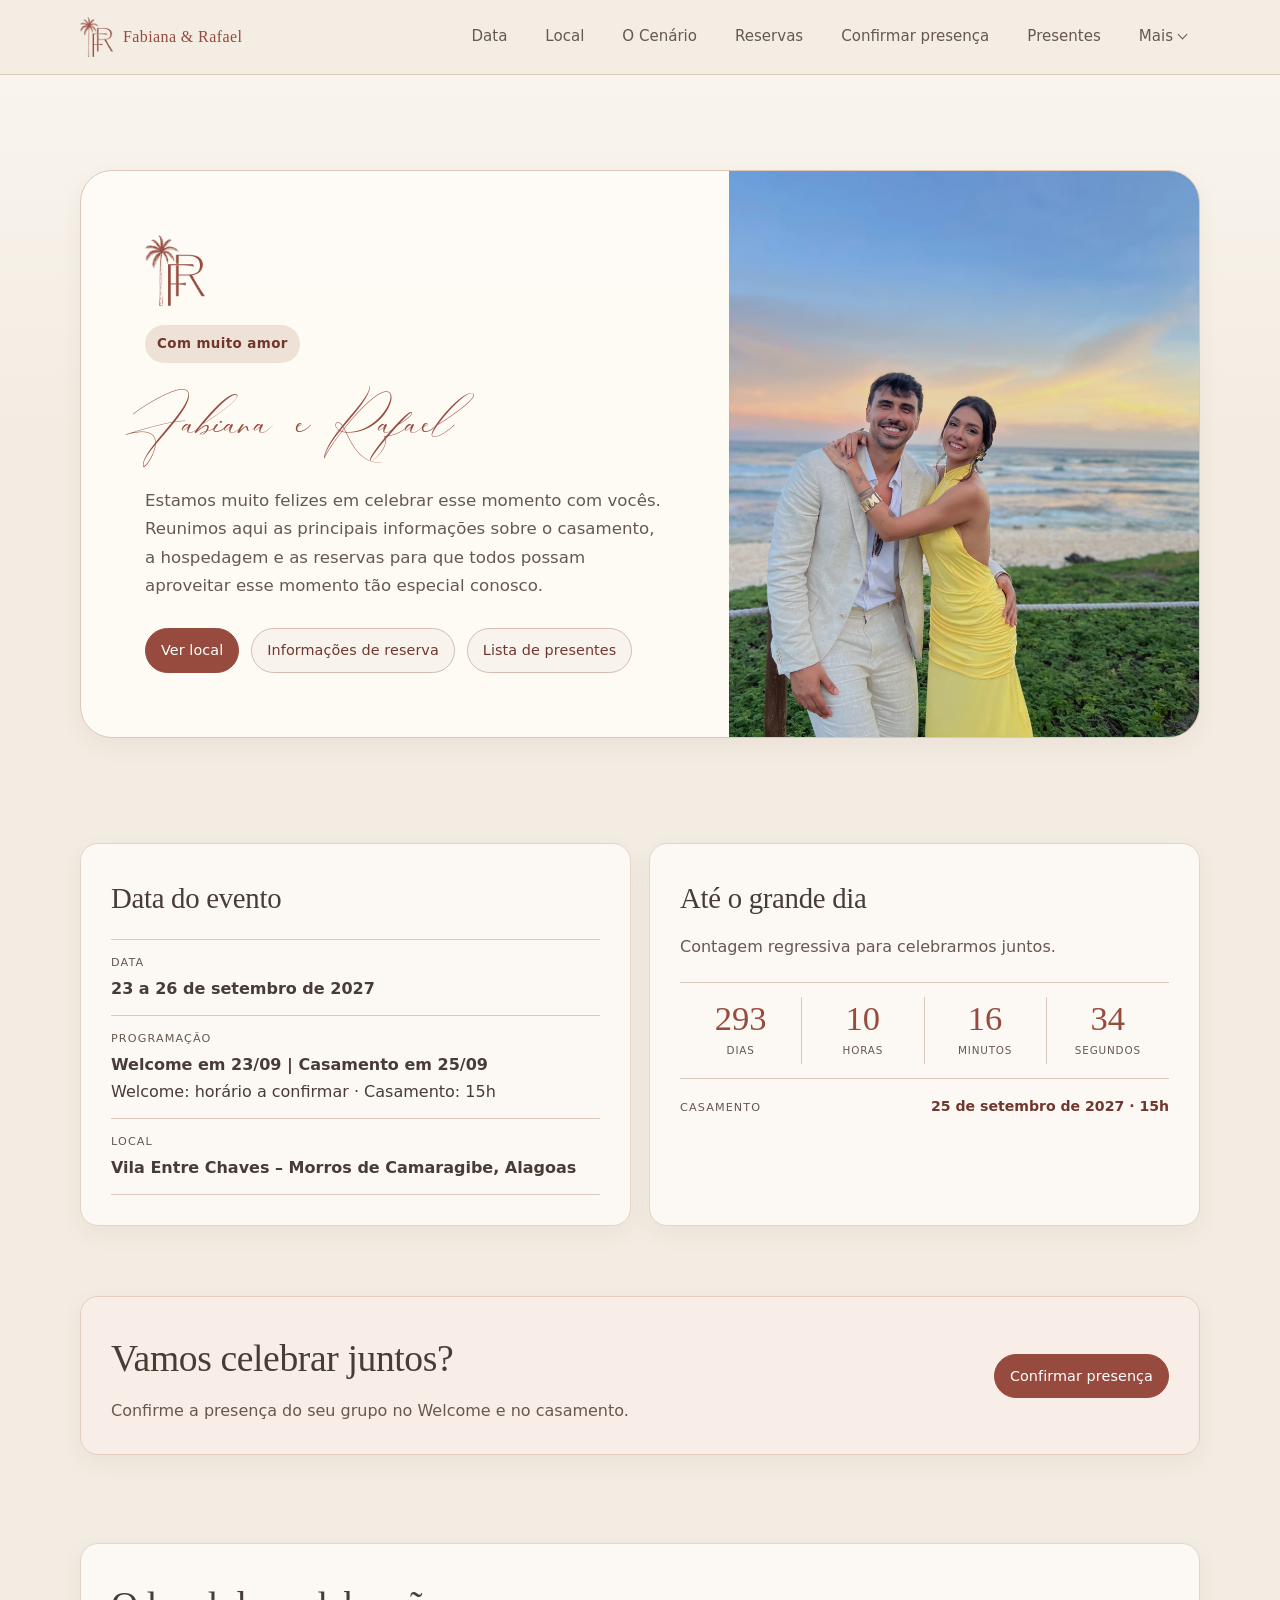
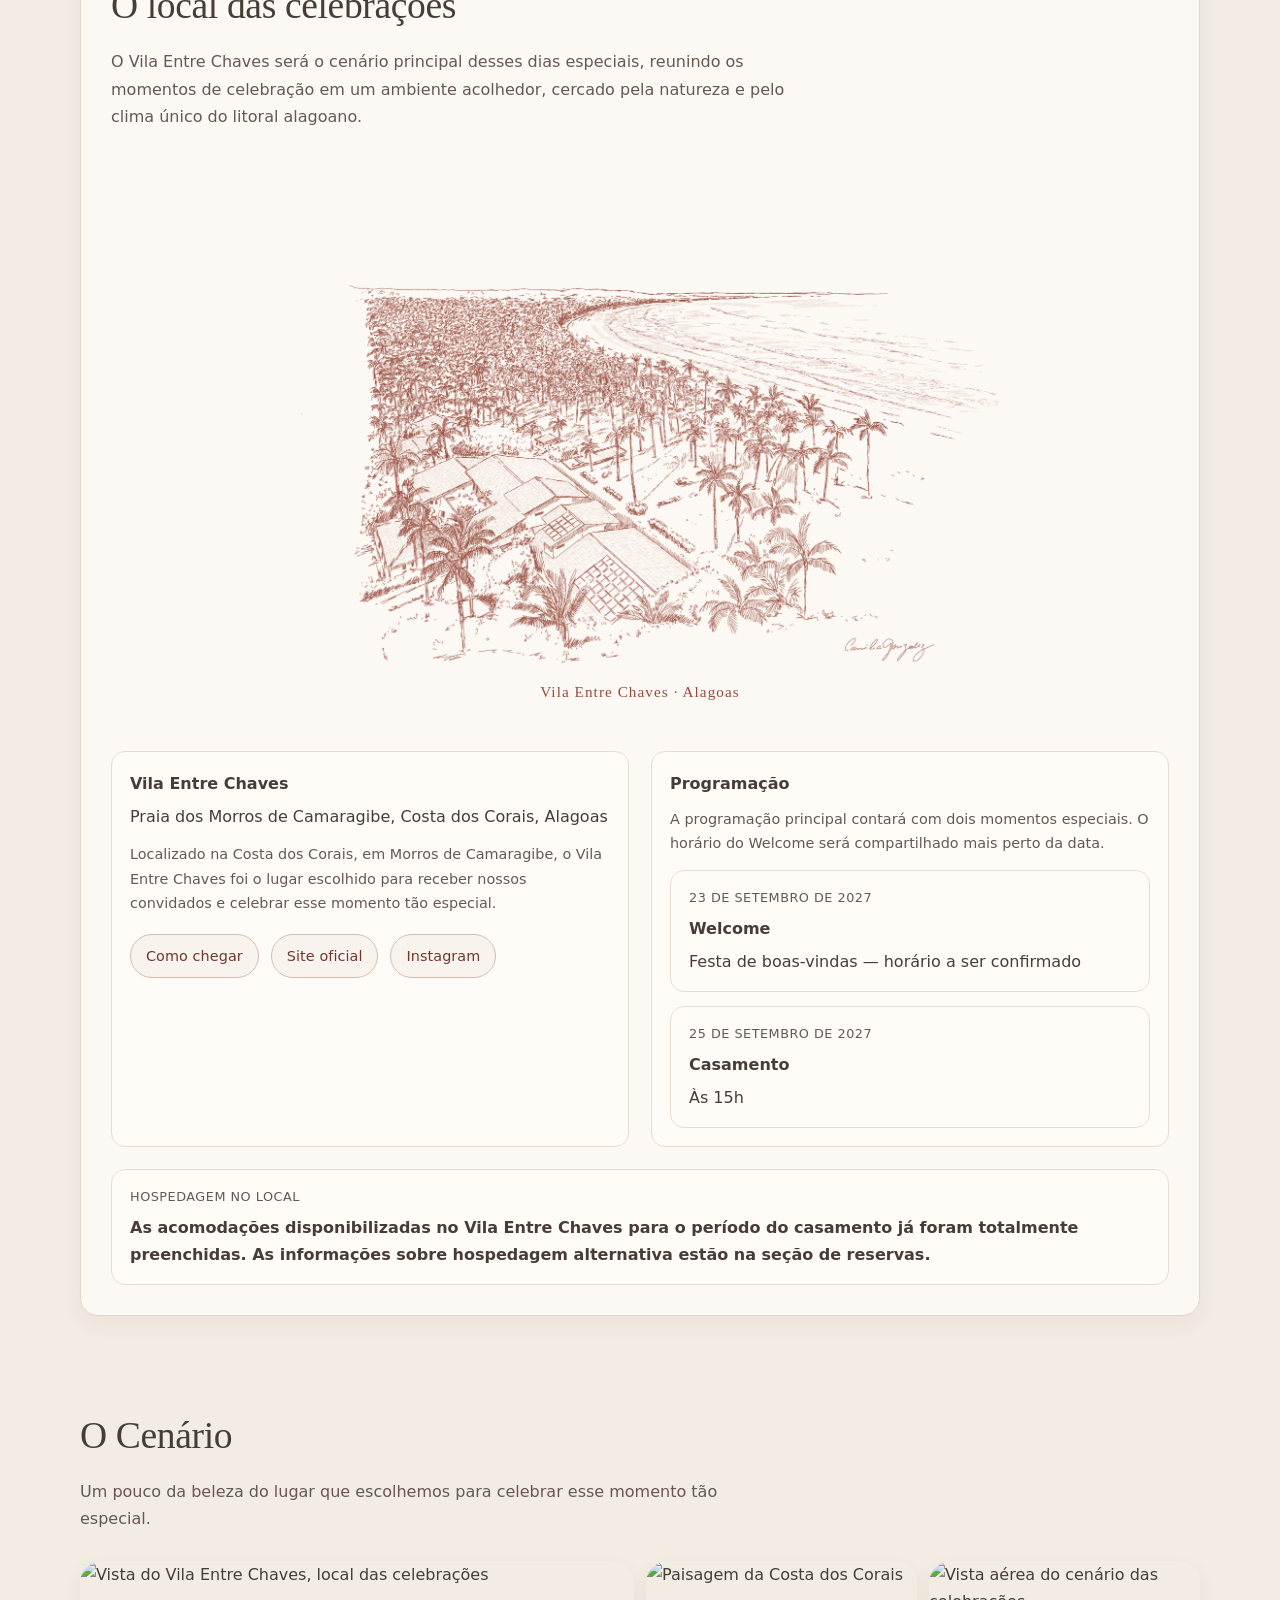
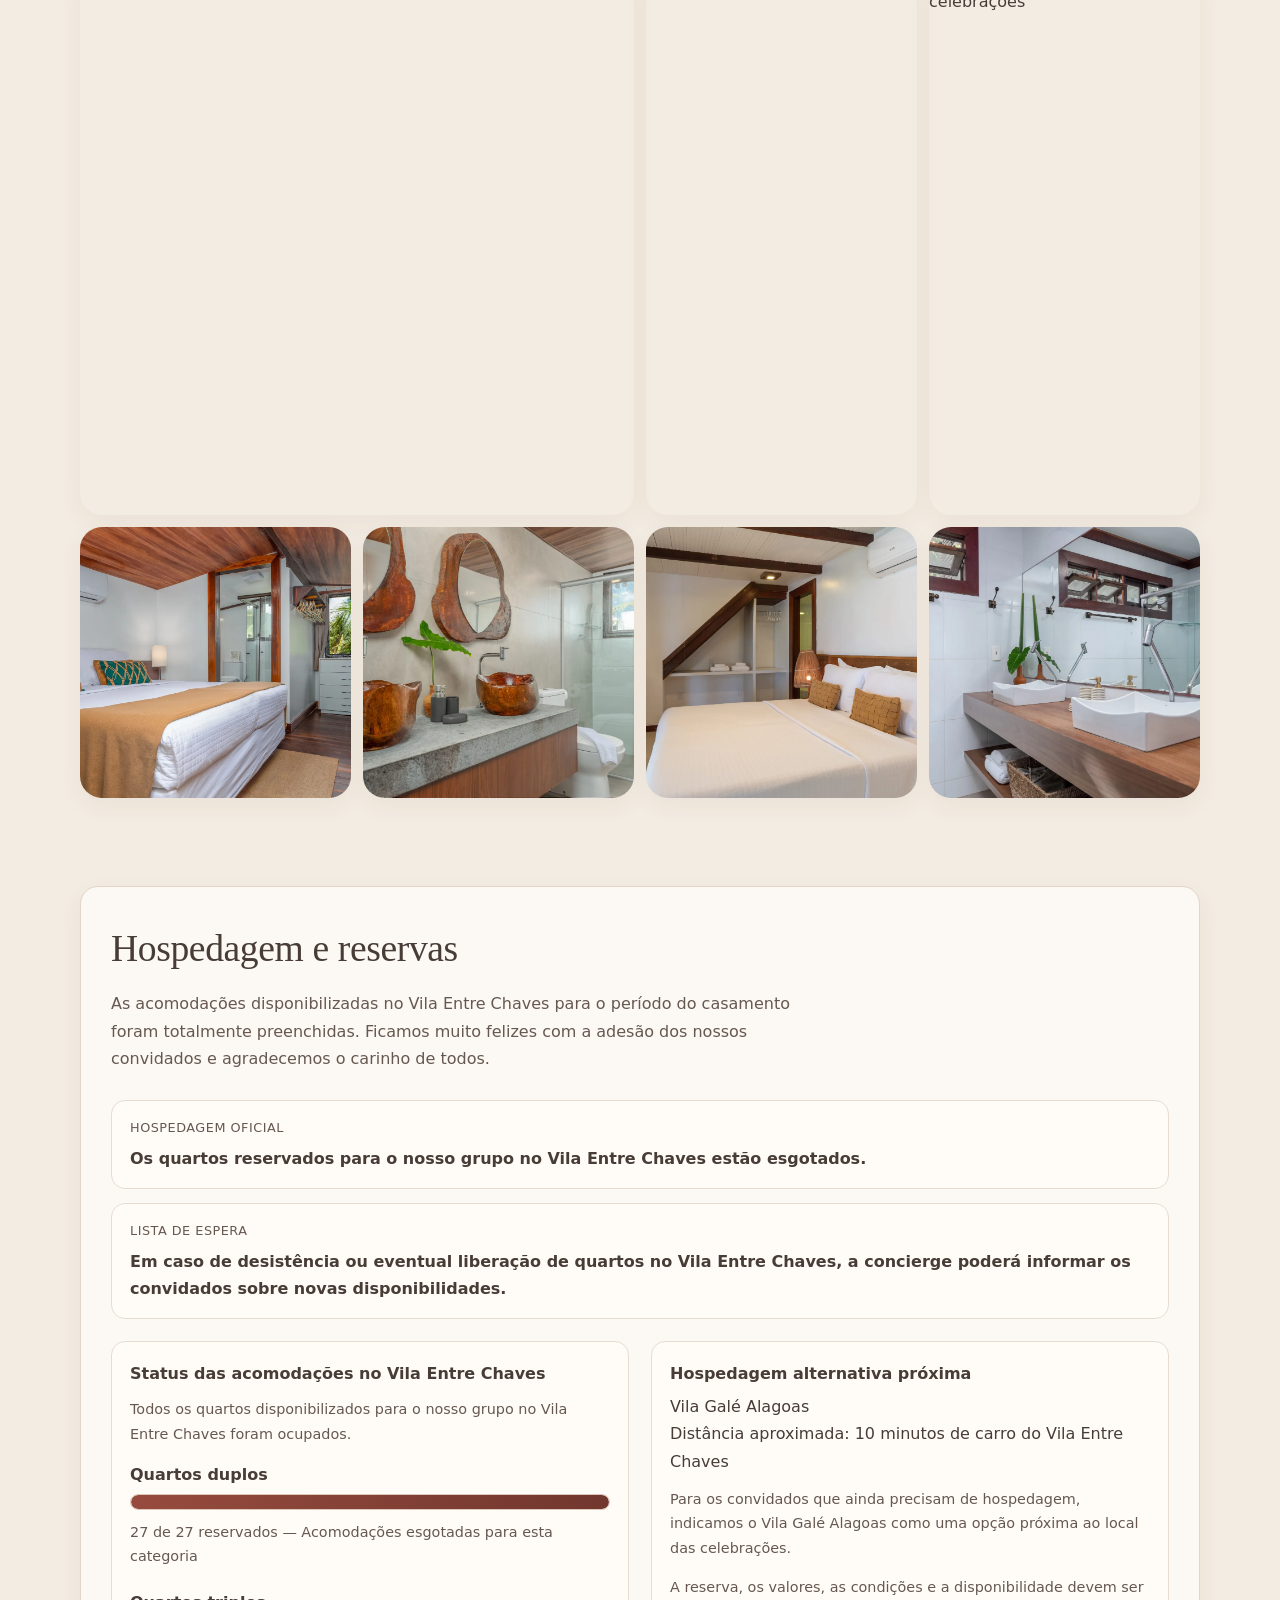
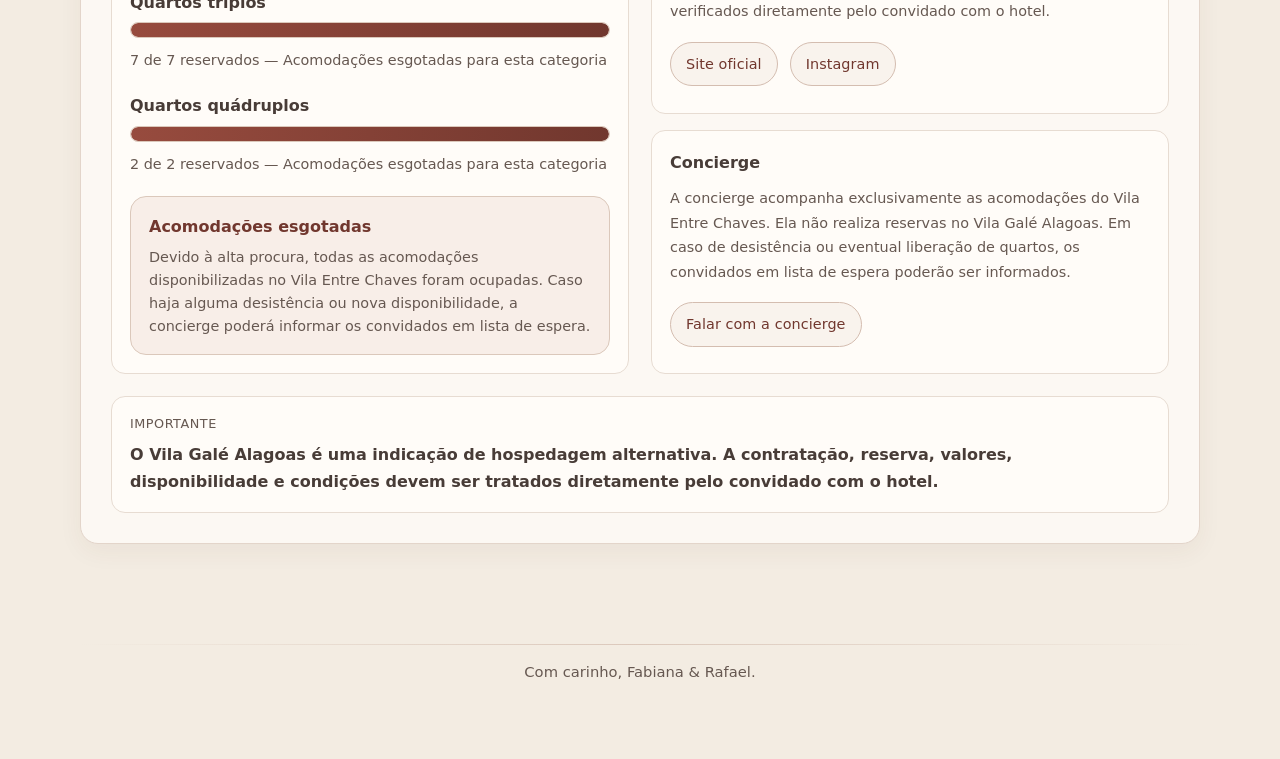
==== commit 0fbe818d: "Moderniza cards e compacta contagem regressiva" ====
--- a/index.html
+++ b/index.html
@@ -537,8 +537,6 @@
       <div class="container grid grid-2">
         <div class="card">
           <h2 class="section-title">Data do evento</h2>
-          <p class="section-text"></p>
-
           <div class="meta">
             <div class="meta-item">
               <span class="meta-label">Data</span>
@@ -557,9 +555,9 @@
         </div>
 
         <div class="card">
-          <h2 class="section-title">Estamos contando os dias</h2>
+          <h2 class="section-title">Até o grande dia</h2>
           <p class="section-text">
-            Contagem regressiva para o nosso grande dia.
+            Contagem regressiva para celebrarmos juntos.
           </p>
 
           <div class="countdown" id="countdown">
@@ -581,14 +579,9 @@
             </div>
           </div>
 
-          <div class="meta" style="margin-top: 18px;">
-            <div class="meta-item">
-              <span class="meta-label">Casamento</span>
-              <strong id="countdown-date">25 de setembro de 2027 · 15h</strong>
-            </div>
-          </div>
-
-          <p class="section-text" id="countdown-message" style="margin-top: 14px; margin-bottom: 0; text-align: center;"></p>
+          <p class="countdown-date"><span>Casamento</span><strong id="countdown-date">25 de setembro de 2027 · 15h</strong></p>
+
+          <p class="section-text" id="countdown-message"></p>
         </div>
       </div>
     </section>
--- a/identidade.css
+++ b/identidade.css
@@ -14,7 +14,7 @@
   --accent: #974b3e;
   --accent-dark: #71372e;
   --line: #dbc8bb;
-  --shadow: 0 14px 34px rgba(91, 57, 43, 0.08);
+  --shadow: 0 8px 24px rgba(91, 57, 43, 0.055);
 }
 
 body {
@@ -53,7 +53,27 @@
 .card,
 .gift-card,
 .service-card {
-  border-color: var(--line);
+  background: #fcf8f3;
+  border: 1px solid #e3d5ca;
+  border-radius: 18px;
+  box-shadow: var(--shadow);
+}
+
+.card { padding: clamp(20px, 2.5vw, 30px); }
+
+.meta-item,
+.info-block,
+.hotel-item,
+.service-list li {
+  background: #fffcf8;
+  border-color: #e7dcd2;
+  border-radius: 14px;
+  box-shadow: none;
+}
+
+.rsvp-callout {
+  background: #f8eee7;
+  border-color: #e3cfc2;
 }
 
 .eyebrow {
@@ -90,20 +110,68 @@
   transition: background-color 0.2s ease, border-color 0.2s ease, color 0.2s ease, transform 0.2s ease;
 }
 
-.btn-primary,
-.btn-secondary,
-.btn-location {
+.btn {
+  min-height: 44px;
+  padding: 9px 15px;
+  font-size: 0.9rem;
+  font-weight: 500;
+  letter-spacing: 0.005em;
+  box-shadow: none;
+}
+
+.btn-primary {
   background: var(--accent);
   border-color: var(--accent);
   color: #fff;
 }
 
-.btn-primary:hover,
-.btn-secondary:hover,
-.btn-location:hover {
+.btn-secondary,
+.btn-location {
+  background: #f9f3ed;
+  border-color: #d4bdb0;
+  color: var(--accent-dark);
+}
+
+.btn-primary:hover {
   background: var(--accent-dark);
   border-color: var(--accent-dark);
   color: #fff;
+}
+
+.btn-secondary:hover,
+.btn-location:hover {
+  background: #efe0d5;
+  border-color: #b98f80;
+  color: var(--accent-dark);
+  transform: translateY(-1px);
+}
+
+.gift-button {
+  background: #f1e2d8;
+  border-color: #dec7bb;
+  color: var(--accent-dark);
+}
+
+.gift-button:hover {
+  background: #e9d2c5;
+  border-color: #d3af9e;
+  color: var(--accent-dark);
+}
+
+.service-button {
+  min-height: 44px;
+  padding: 9px 14px;
+  border: 1px solid #d4bdb0;
+  background: #f9f3ed;
+  color: var(--accent-dark);
+  font-size: 0.88rem;
+  font-weight: 500;
+}
+
+.service-button:hover {
+  background: #efe0d5;
+  border-color: #b98f80;
+  color: var(--accent-dark);
 }
 
 .footer { color: var(--muted); }
@@ -149,11 +217,72 @@
   color: var(--accent);
 }
 
-.countdown-highlight {
-  background: #f4e6dc;
-  border-color: #c8a69a;
-}
-.countdown-number { color: var(--accent); }
+#data { padding: 30px 0 26px; }
+#data .grid { gap: 18px; }
+#data .section-title {
+  margin-bottom: 10px;
+  font-size: clamp(1.5rem, 2.25vw, 1.9rem);
+}
+#data .section-text { margin: 0; }
+#data .meta { gap: 0; margin-top: 16px; }
+#data .meta-item {
+  padding: 13px 0;
+  background: transparent;
+  border: 0;
+  border-bottom: 1px solid var(--line);
+  border-radius: 0;
+}
+#data .meta-item:first-child { border-top: 1px solid var(--line); }
+#data .meta-label { font-size: 0.7rem; letter-spacing: 0.1em; margin-bottom: 3px; }
+#data .meta-item strong { font-weight: 550; }
+#data .countdown {
+  display: grid;
+  grid-template-columns: repeat(4, minmax(0, 1fr));
+  gap: 0;
+  margin-top: 22px;
+  padding: 14px 0;
+  border-top: 1px solid var(--line);
+  border-bottom: 1px solid var(--line);
+}
+#data .countdown-box,
+#data .countdown-highlight {
+  min-width: 0;
+  padding: 4px 6px;
+  background: transparent;
+  border: 0;
+  border-right: 1px solid var(--line);
+  border-radius: 0;
+  box-shadow: none;
+  transform: none;
+}
+#data .countdown-box:last-child { border-right: 0; }
+#data .countdown-box:hover { transform: none; box-shadow: none; }
+#data .countdown-number {
+  font-family: "Palatino Linotype", "Book Antiqua", Palatino, serif;
+  font-size: clamp(1.65rem, 2.7vw, 2.2rem);
+  font-weight: 400;
+  color: var(--accent);
+  letter-spacing: 0;
+}
+#data .countdown-label { margin-top: 4px; font-size: 0.65rem; letter-spacing: 0.08em; }
+#data .countdown-date {
+  display: flex;
+  justify-content: space-between;
+  align-items: baseline;
+  flex-wrap: wrap;
+  gap: 4px 14px;
+  margin: 16px 0 0;
+  font-size: 0.88rem;
+}
+#data .countdown-date span {
+  color: var(--muted);
+  font-size: 0.7rem;
+  letter-spacing: 0.1em;
+  text-transform: uppercase;
+}
+#data .countdown-date strong { color: var(--accent-dark); font-weight: 550; }
+#data #countdown-message { margin: 12px 0 0; text-align: center; }
+#data #countdown-message:empty { display: none; }
 .occupancy-update { background: #f8eee8; border-color: var(--line); }
 .field input:focus,
 .field textarea:focus,
@@ -171,4 +300,9 @@
   .home-hero h1 { font-size: clamp(2.45rem, 10.5vw, 3.25rem); margin: 14px 0 22px; }
   .hero-monogram { width: 48px; height: 58px; }
   .venue-sketch { padding: 2px 0 12px; }
-}
+  .hero-actions .btn { width: auto; }
+  .rsvp-callout .btn { align-self: flex-start; }
+  #data .countdown { grid-template-columns: repeat(4, minmax(0, 1fr)); }
+  #data .countdown-number { font-size: clamp(1.5rem, 7vw, 1.85rem); }
+  #data .countdown-label { font-size: 0.58rem; letter-spacing: 0.04em; }
+}
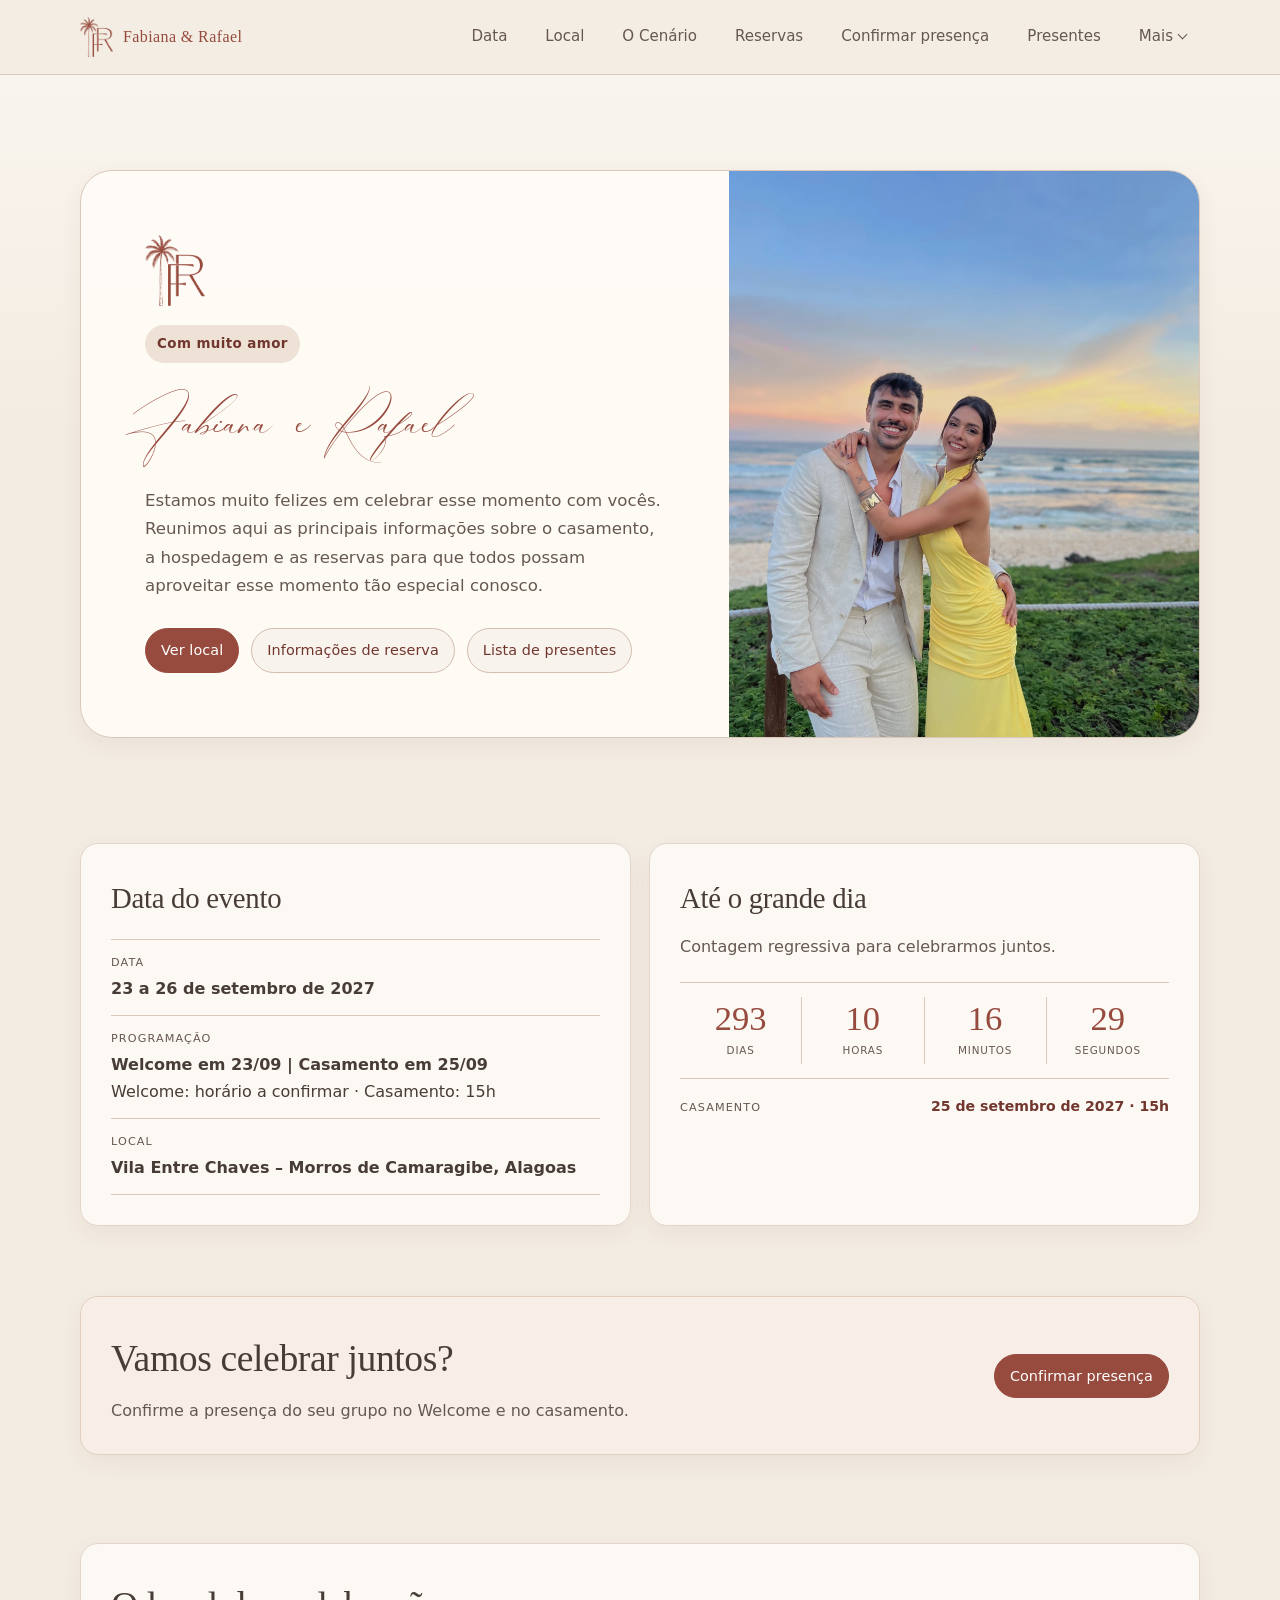
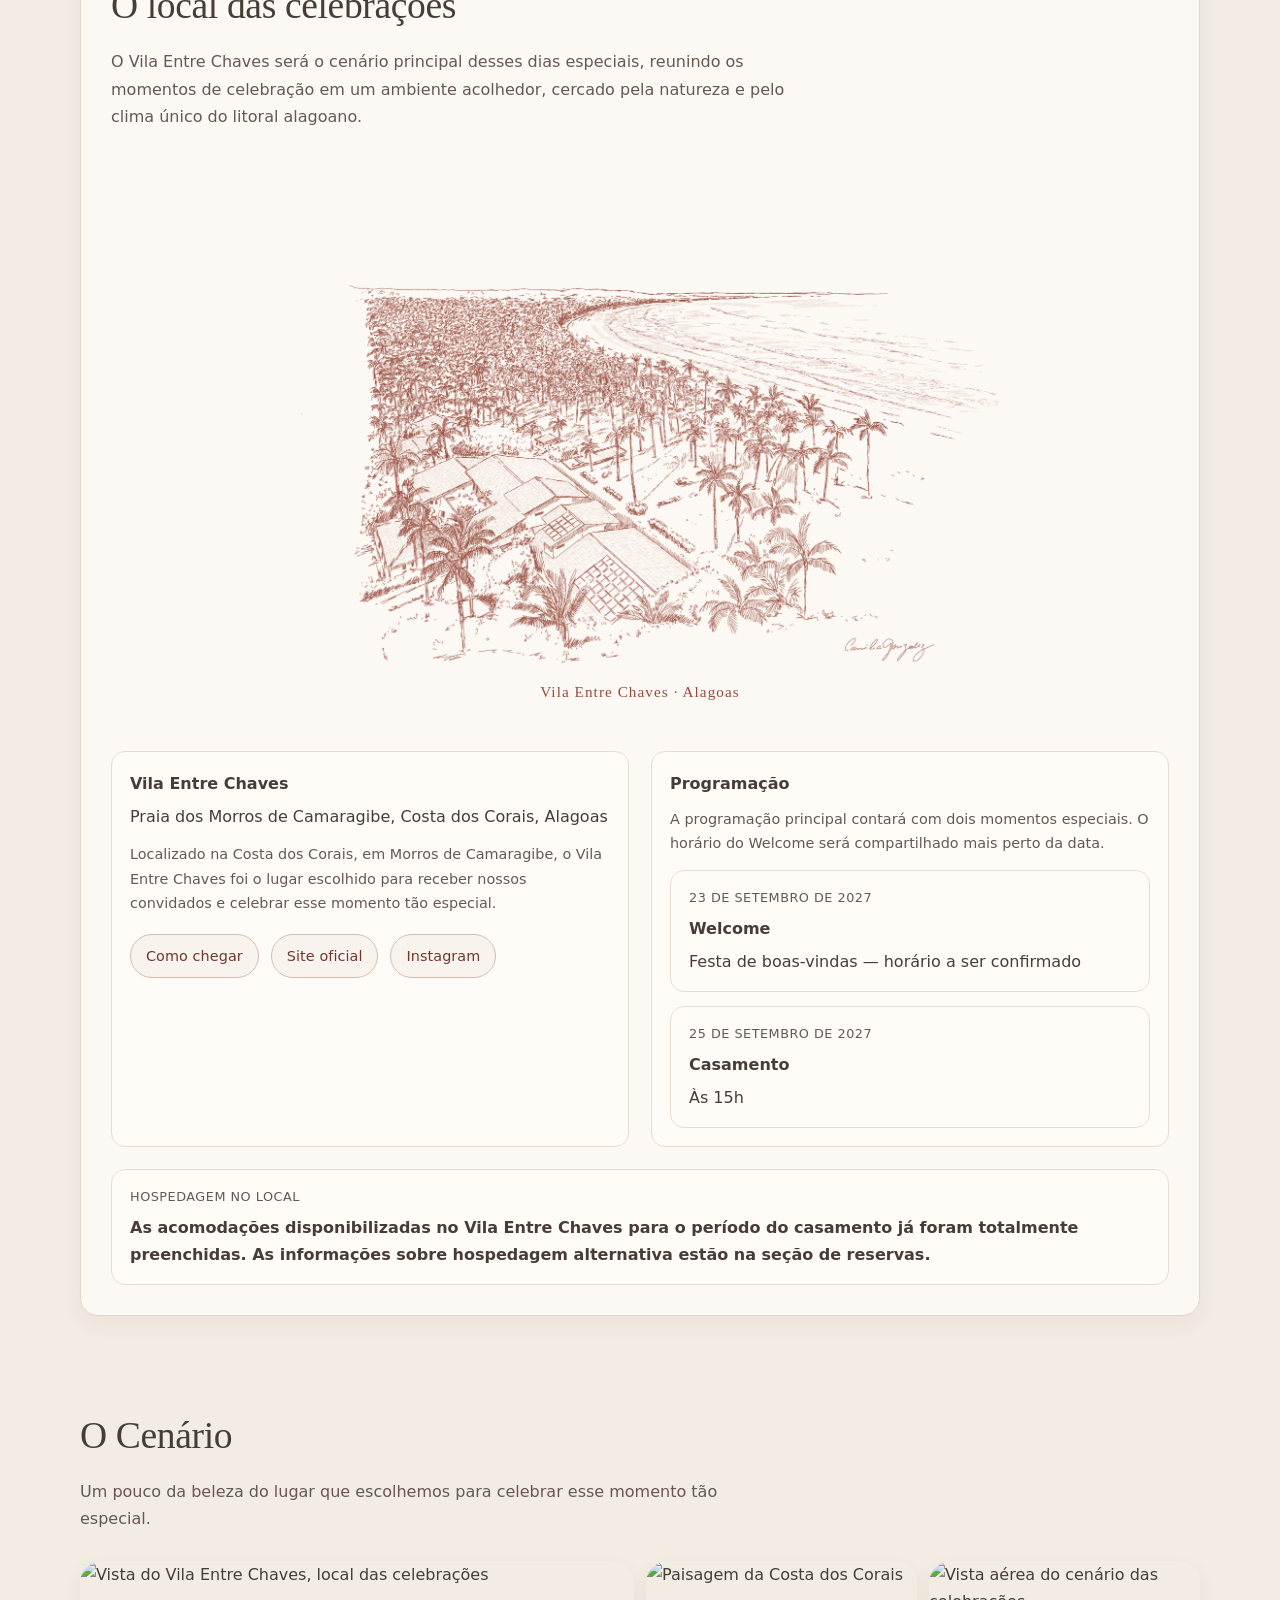
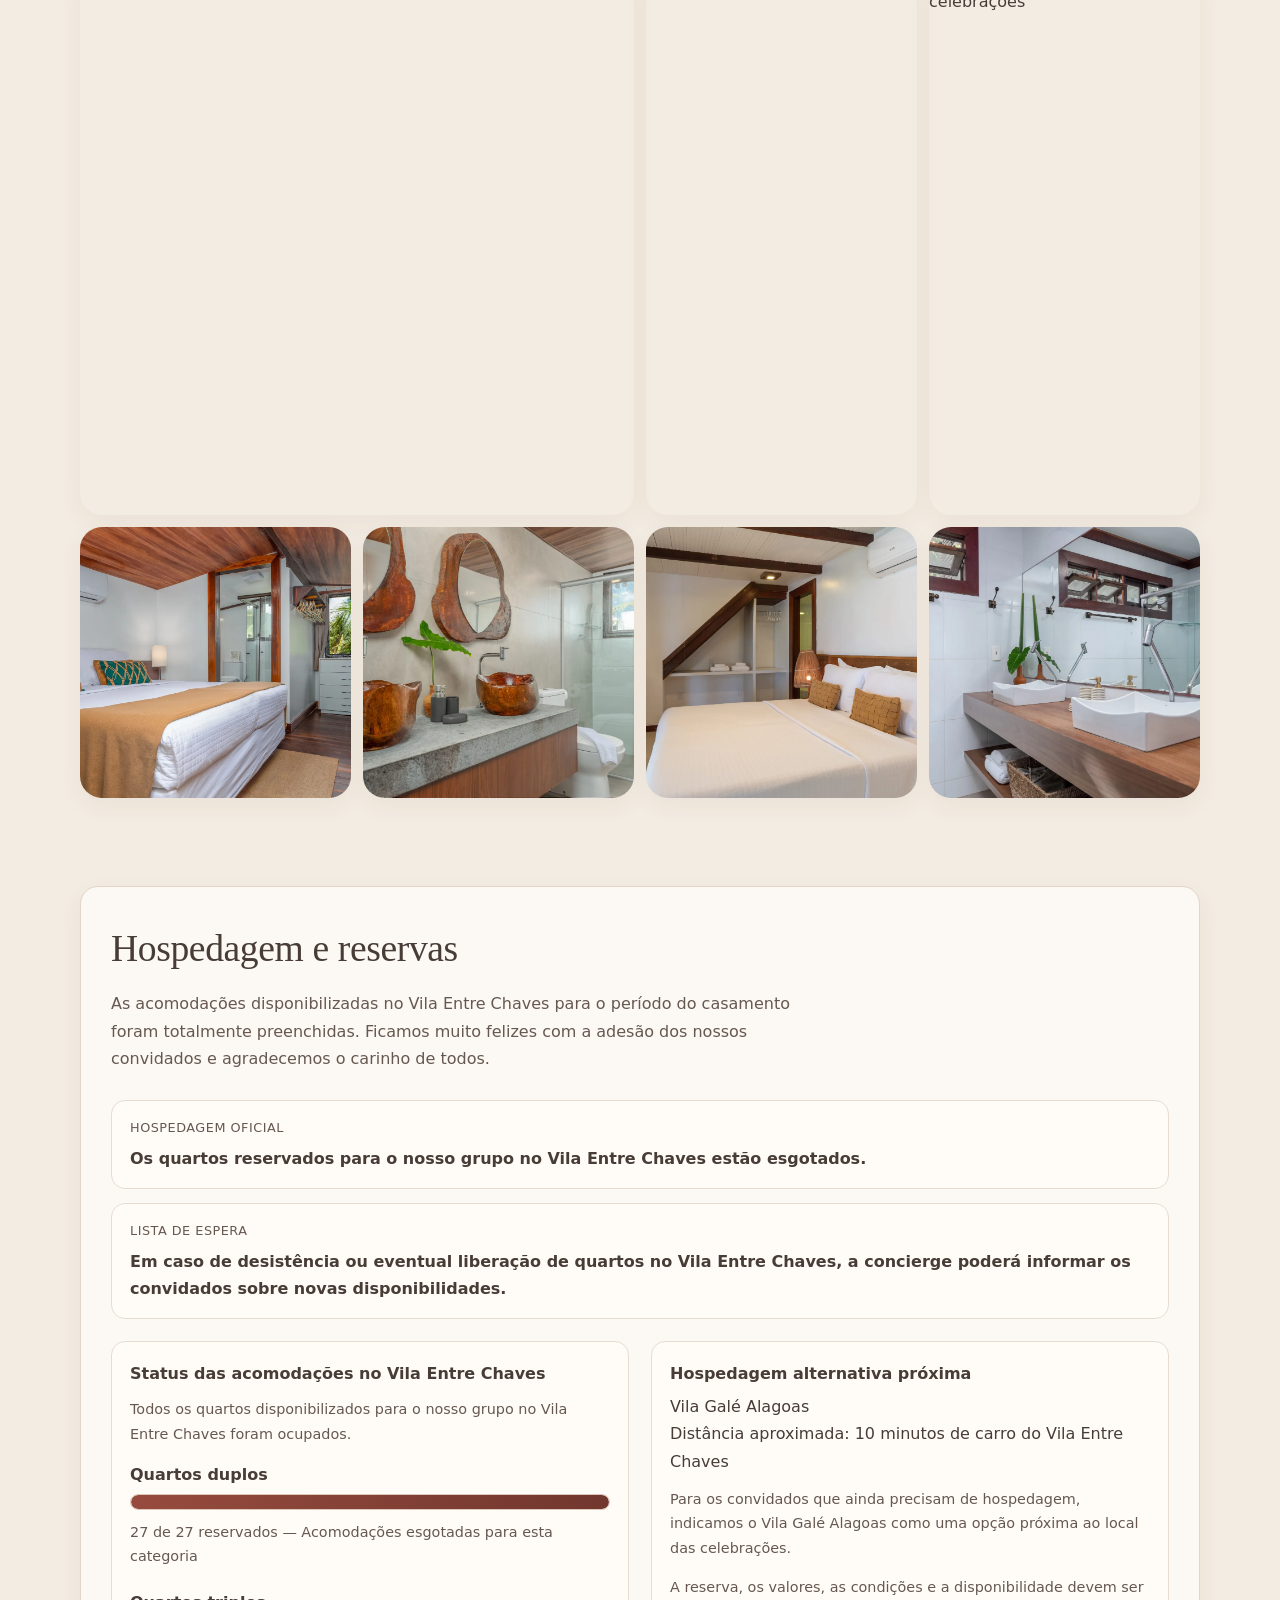
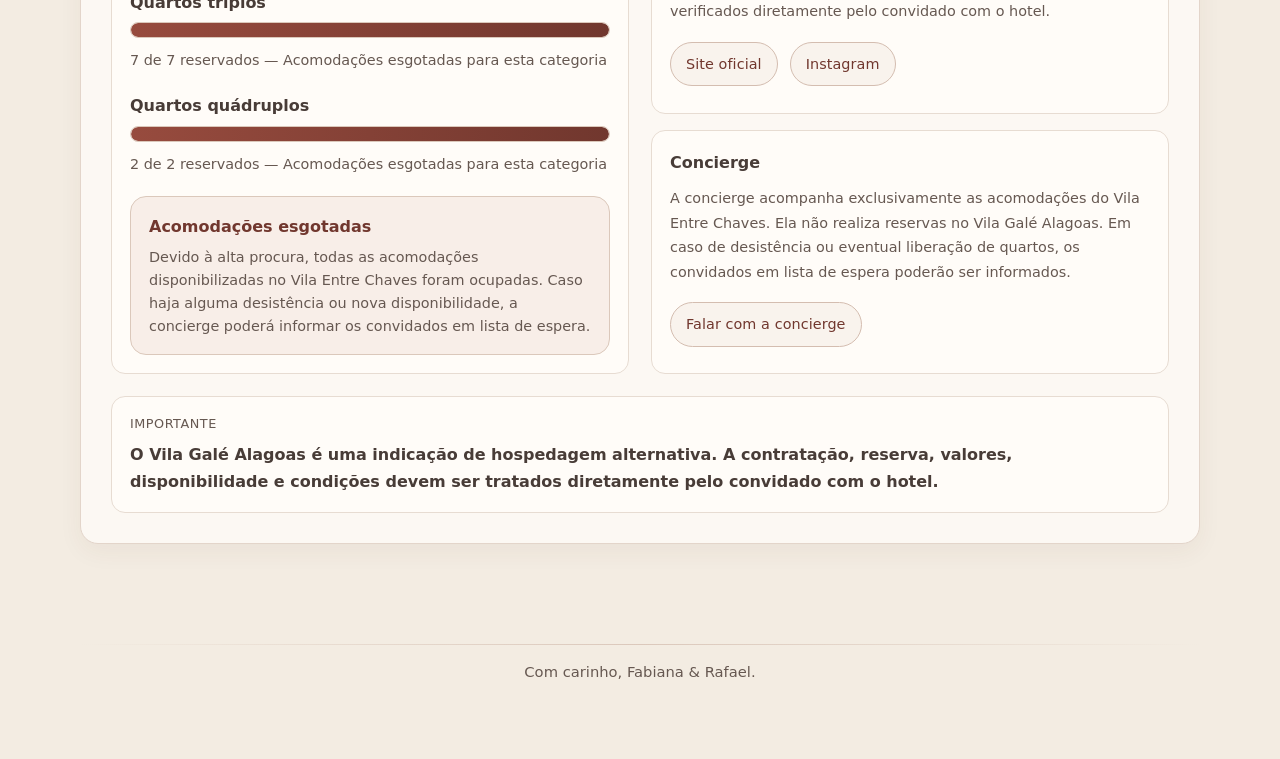
==== commit 74922b8e: "Atualiza versão do CSS nas páginas" ====
--- a/index.html
+++ b/index.html
@@ -485,7 +485,7 @@
 }
   </style>
   <link rel="stylesheet" href="navigation.css">
-  <link rel="stylesheet" href="identidade.css">
+  <link rel="stylesheet" href="identidade.css?v=20261015-2">
   <link rel="icon" href="favicon.png" type="image/png">
 </head>
 <body id="topo">
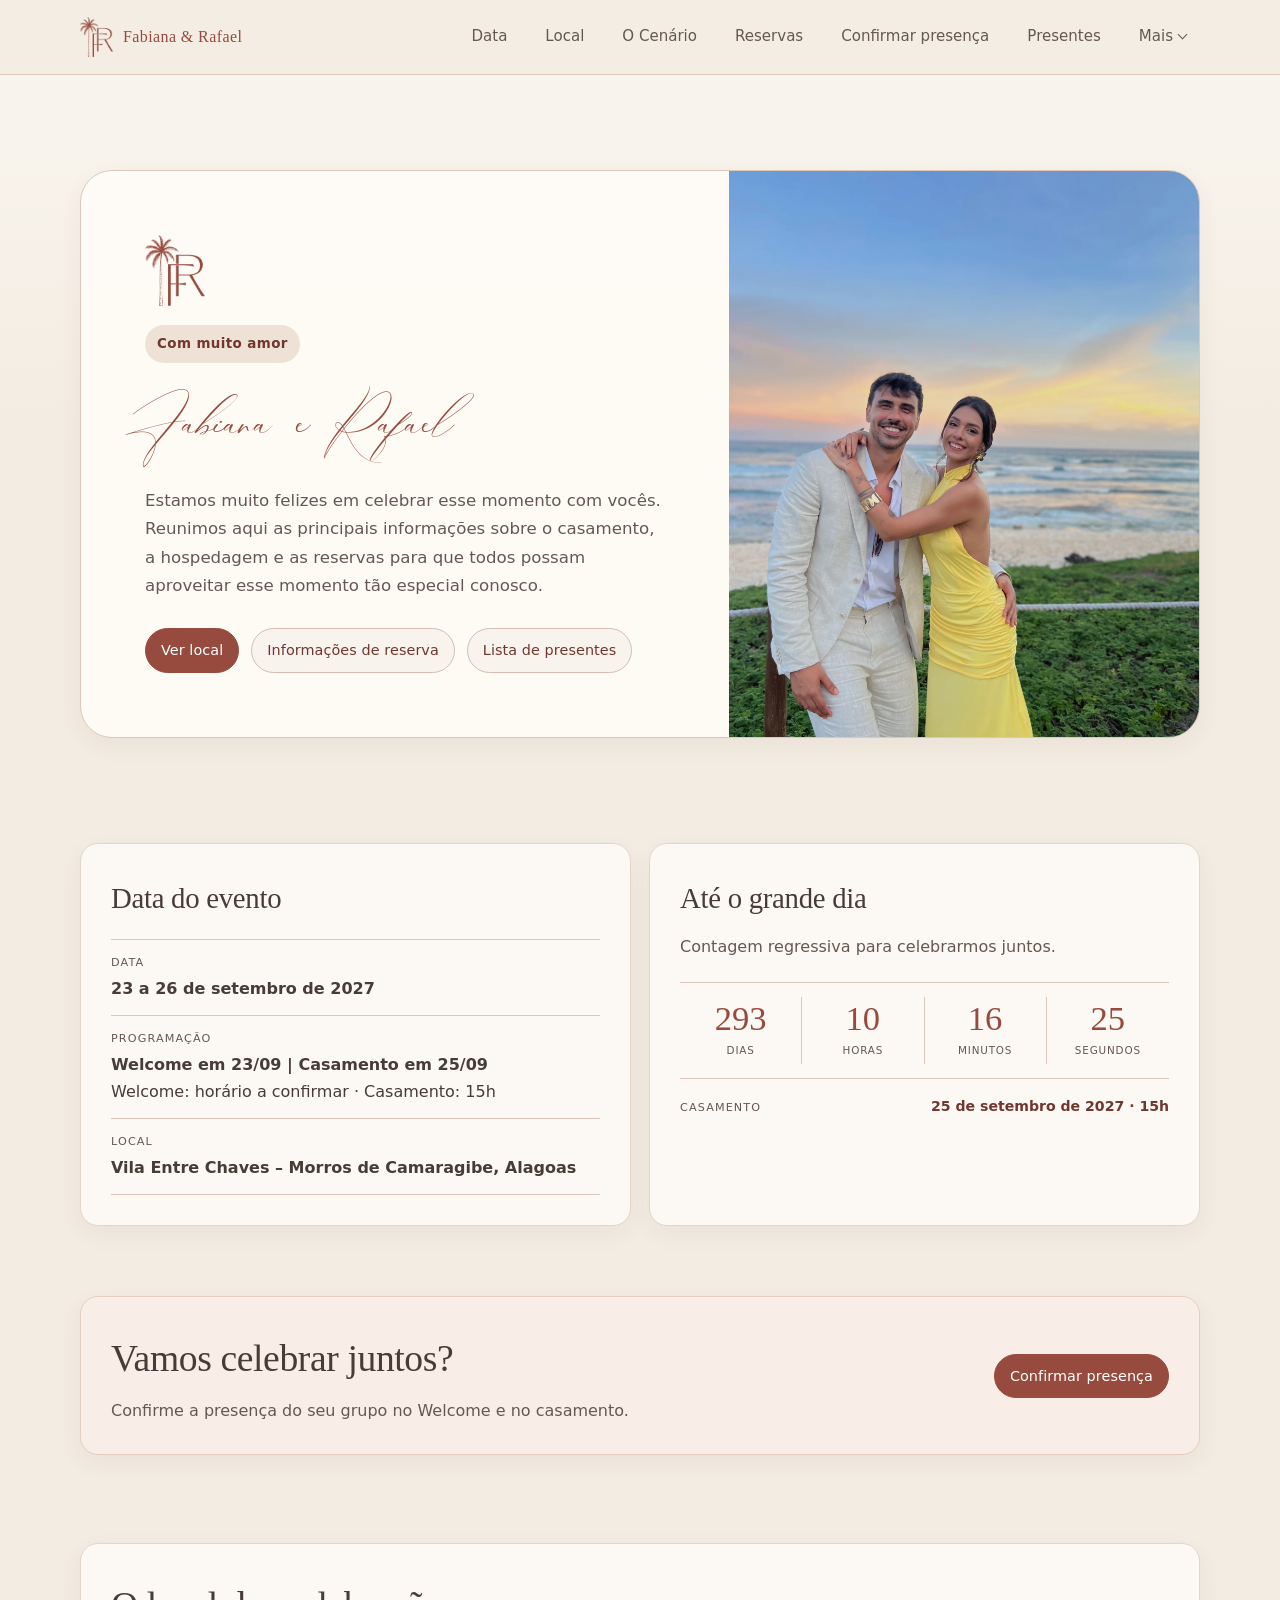
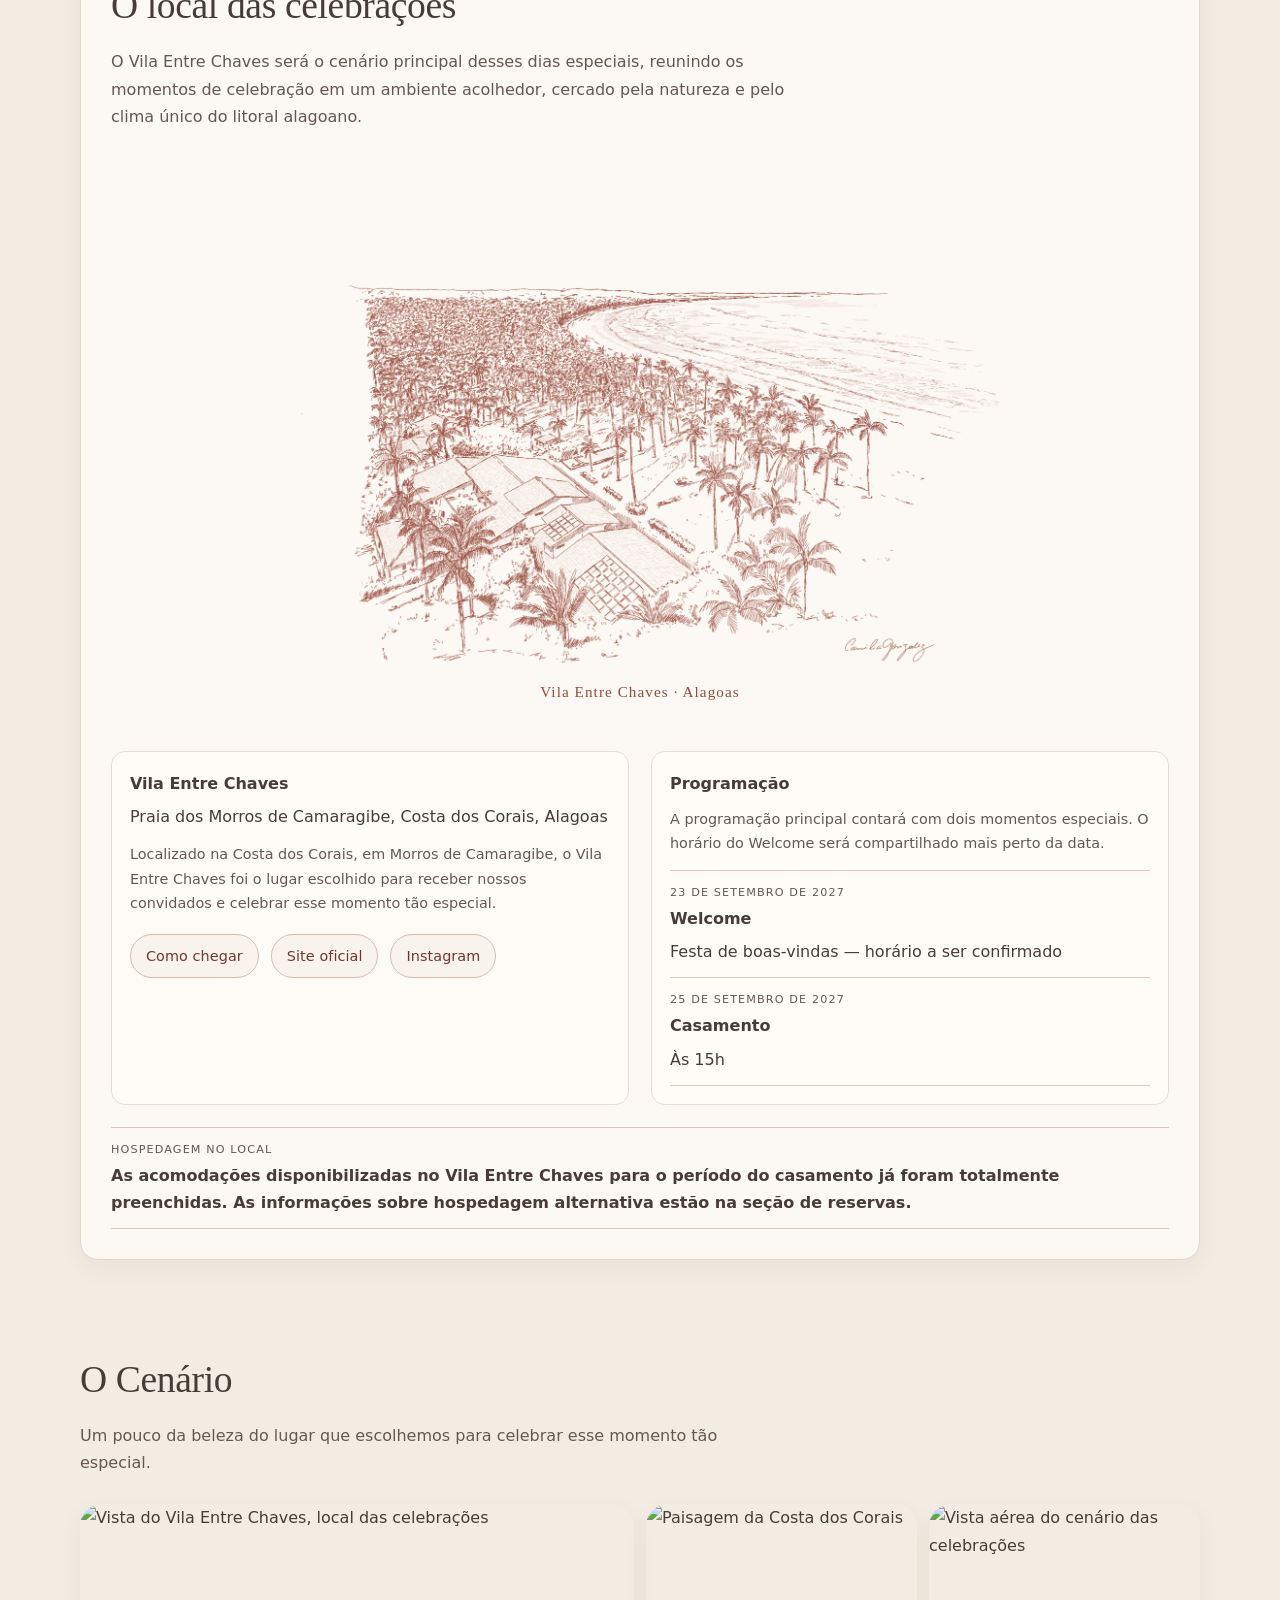
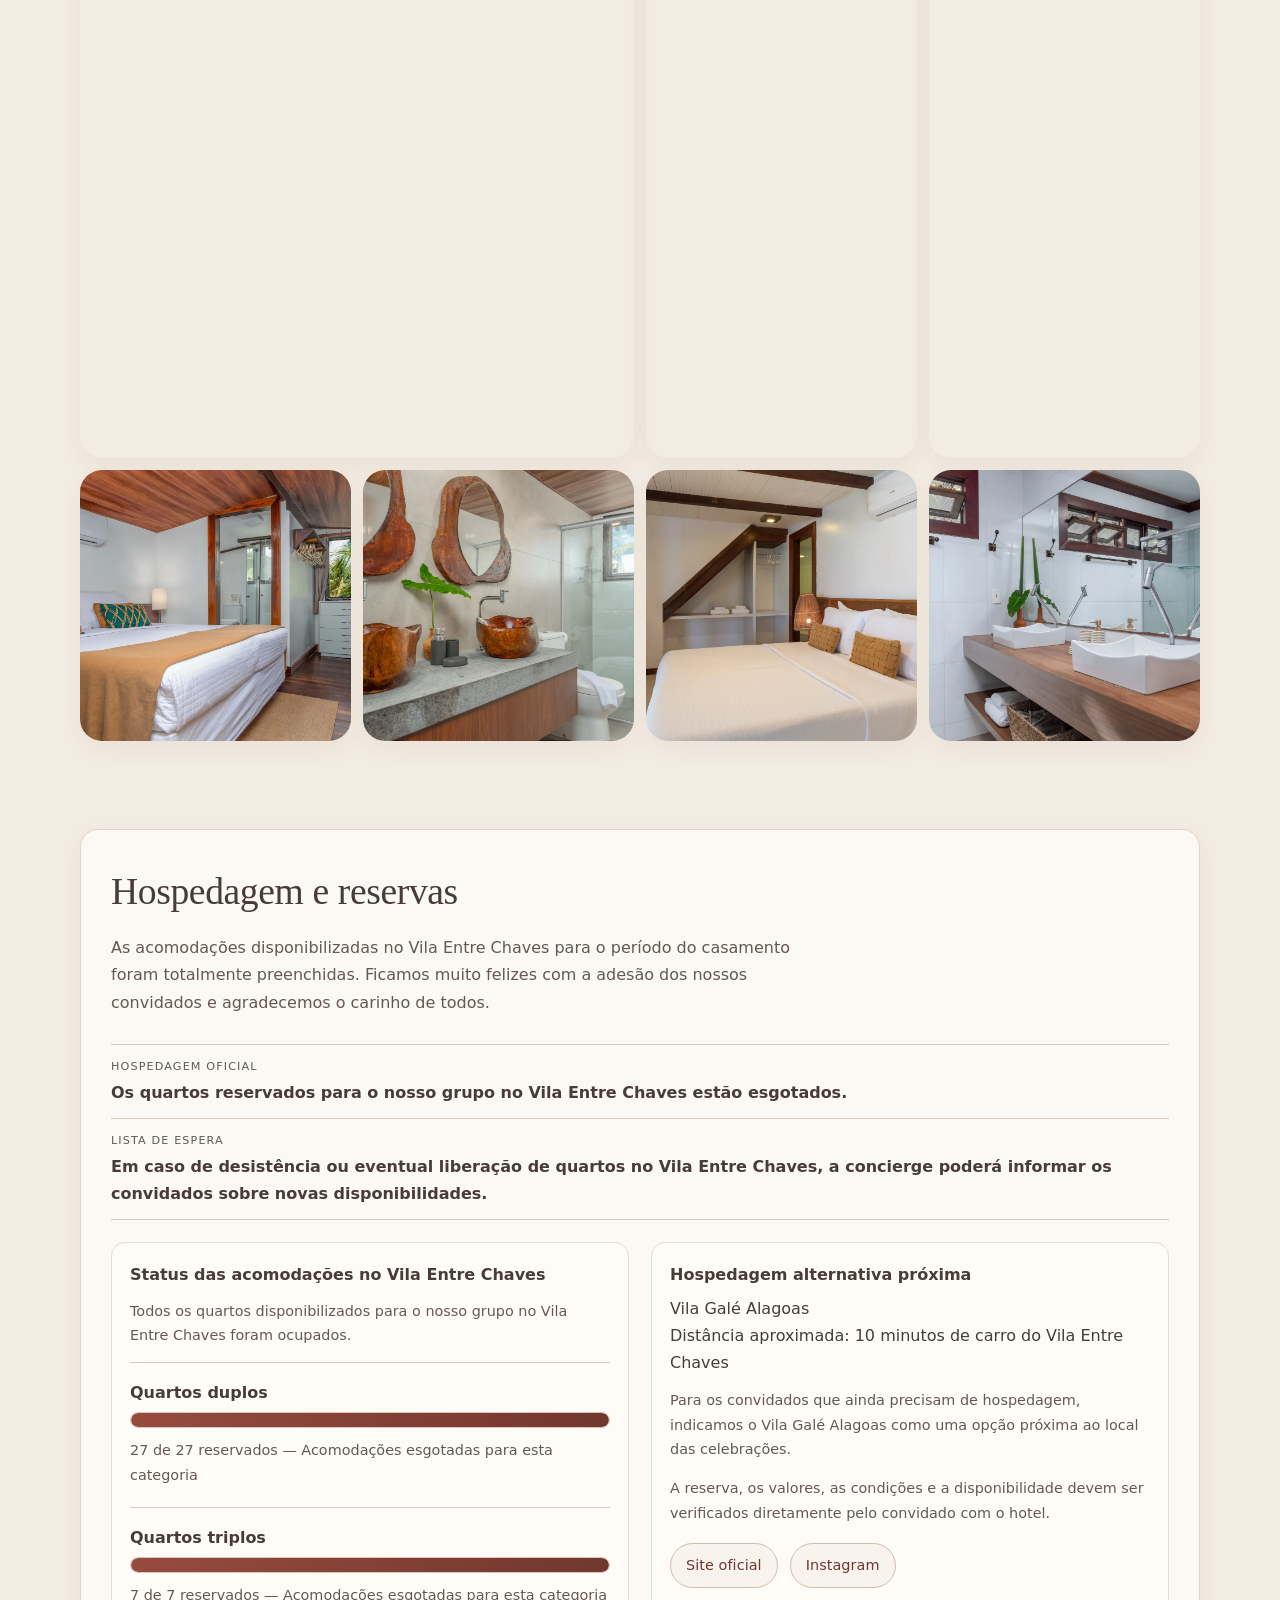
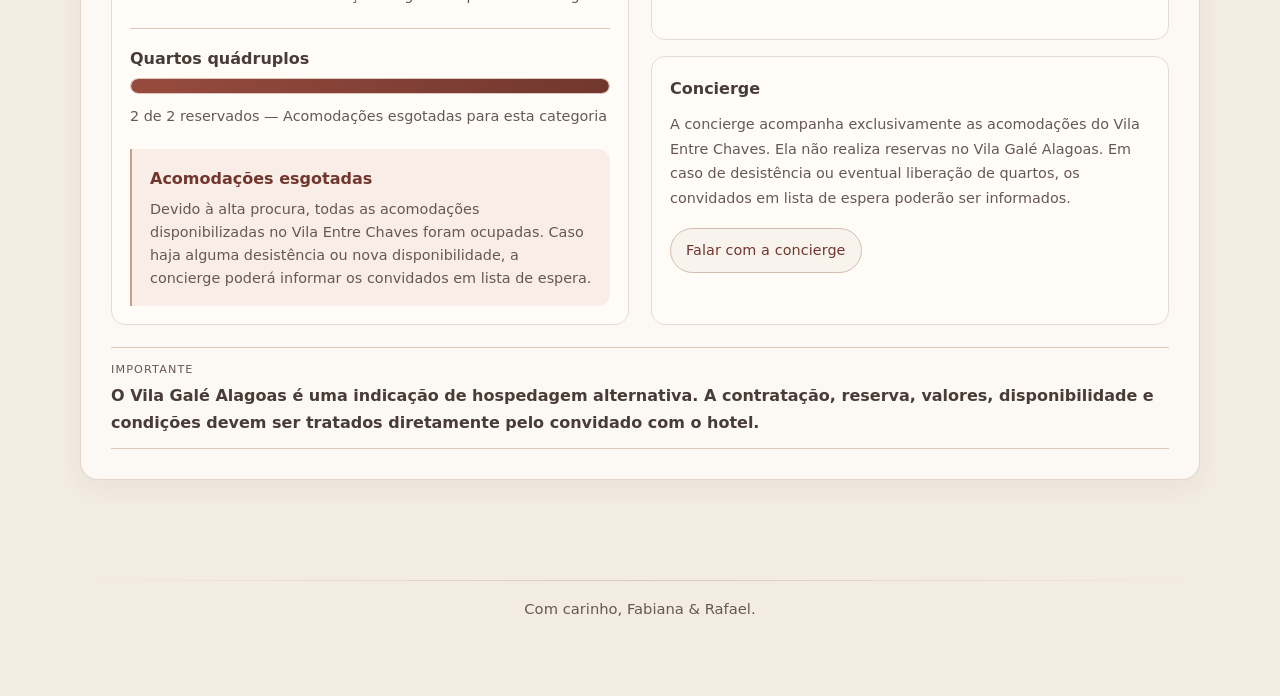
==== commit 5a5eb0f1: "Uniformiza quadros de texto em todas as paginas" ====
--- a/index.html
+++ b/index.html
@@ -485,7 +485,7 @@
 }
   </style>
   <link rel="stylesheet" href="navigation.css">
-  <link rel="stylesheet" href="identidade.css?v=20261015-2">
+  <link rel="stylesheet" href="identidade.css?v=20261015-3">
   <link rel="icon" href="favicon.png" type="image/png">
 </head>
 <body id="topo">
--- a/identidade.css
+++ b/identidade.css
@@ -69,6 +69,65 @@
   border-color: #e7dcd2;
   border-radius: 14px;
   box-shadow: none;
+}
+
+/* Detalhes dentro dos cards aparecem como linhas, sem criar novos cards. */
+.card .meta,
+.info-block .meta,
+.hotel-item .meta {
+  gap: 0;
+}
+
+.card .meta-item,
+.info-block .meta-item,
+.hotel-item .meta-item {
+  padding: 12px 0;
+  background: transparent;
+  border: 0;
+  border-bottom: 1px solid var(--line);
+  border-radius: 0;
+}
+
+.card .meta-item:first-child,
+.info-block .meta-item:first-child,
+.hotel-item .meta-item:first-child {
+  border-top: 1px solid var(--line);
+}
+
+.meta-label {
+  font-size: 0.7rem;
+  letter-spacing: 0.1em;
+  margin-bottom: 3px;
+}
+
+.service-list { gap: 0; }
+.service-list li {
+  padding: 9px 0;
+  background: transparent;
+  border: 0;
+  border-bottom: 1px solid var(--line);
+  border-radius: 0;
+}
+.service-list li:first-child { border-top: 1px solid var(--line); }
+
+.note-box,
+.occupancy-update {
+  background: #f8eee7;
+  border: 0;
+  border-left: 2px solid #c99d8c;
+  border-radius: 0 12px 12px 0;
+  box-shadow: none;
+}
+
+.room-block {
+  padding-top: 16px;
+  border-top: 1px solid var(--line);
+}
+
+fieldset {
+  background: #fffcf8;
+  border-color: #e7dcd2;
+  border-radius: 14px;
 }
 
 .rsvp-callout {
@@ -283,7 +342,6 @@
 #data .countdown-date strong { color: var(--accent-dark); font-weight: 550; }
 #data #countdown-message { margin: 12px 0 0; text-align: center; }
 #data #countdown-message:empty { display: none; }
-.occupancy-update { background: #f8eee8; border-color: var(--line); }
 .field input:focus,
 .field textarea:focus,
 input:focus-visible,
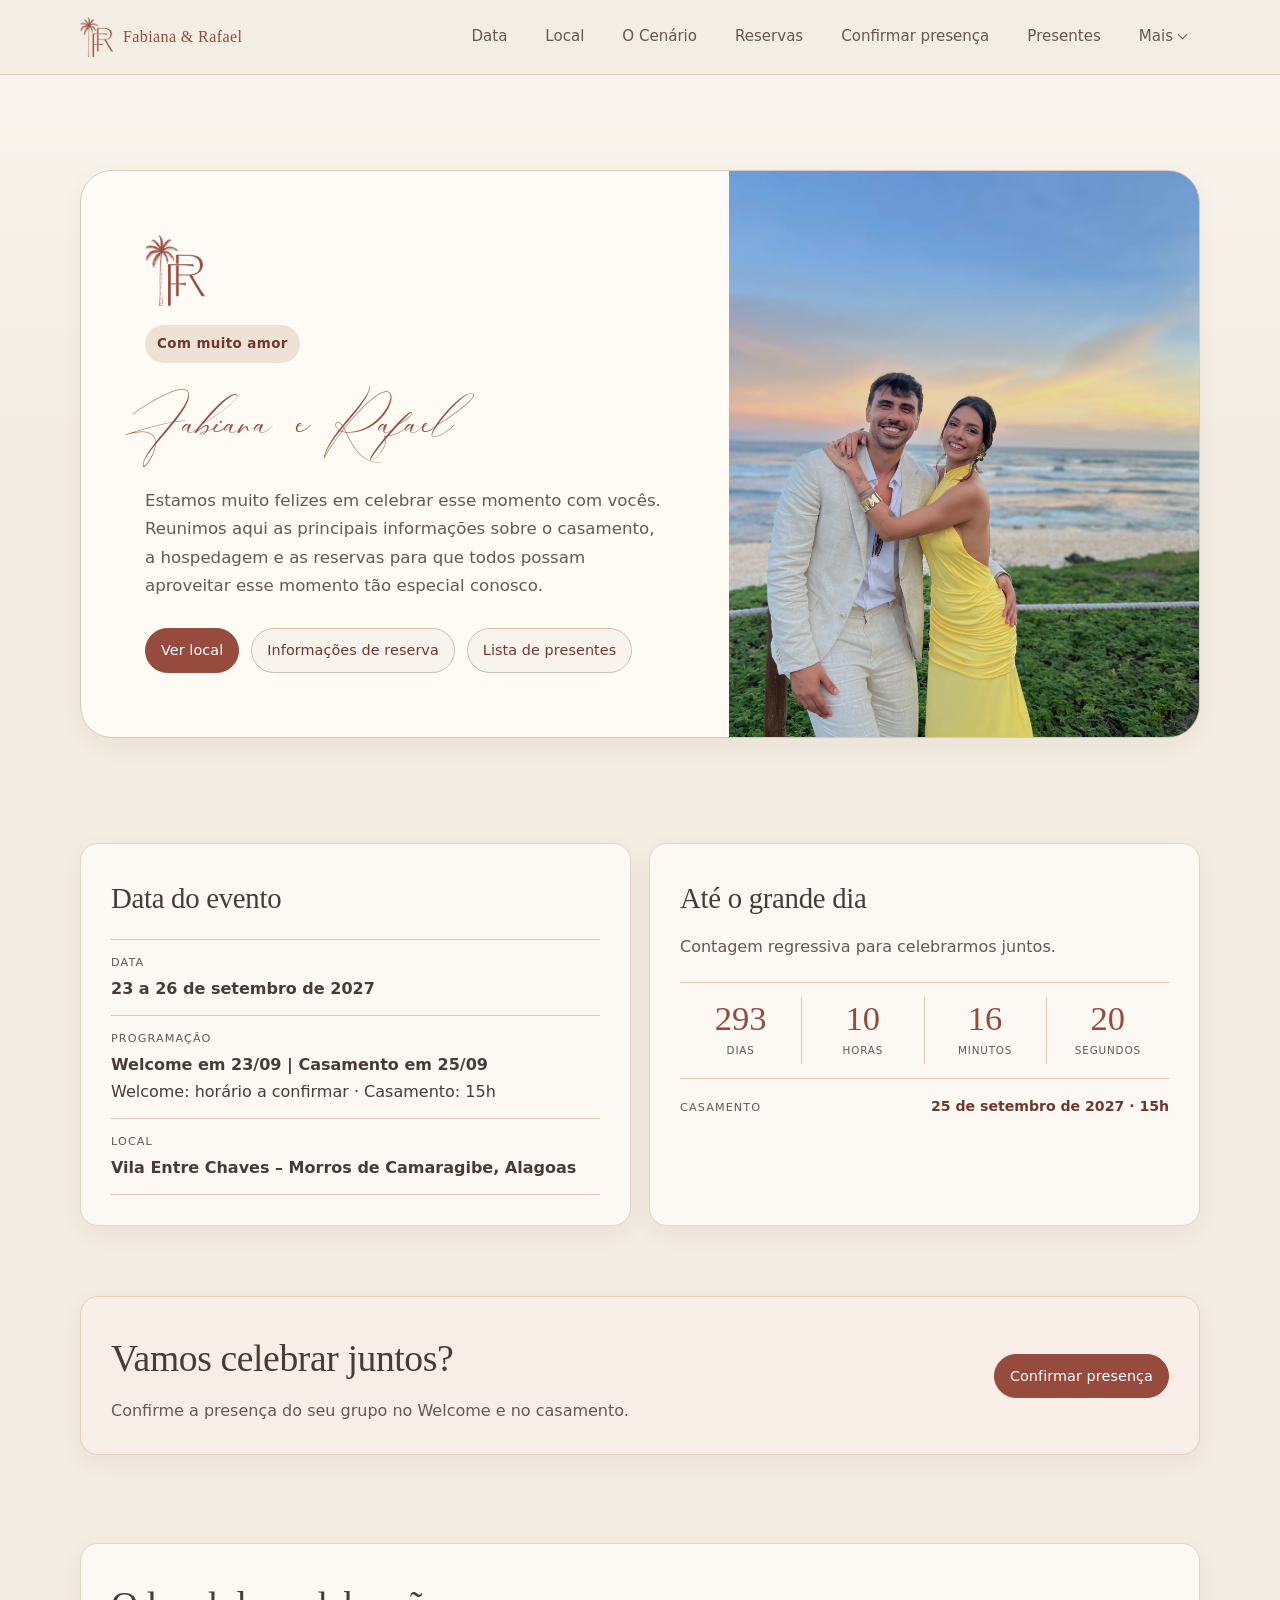
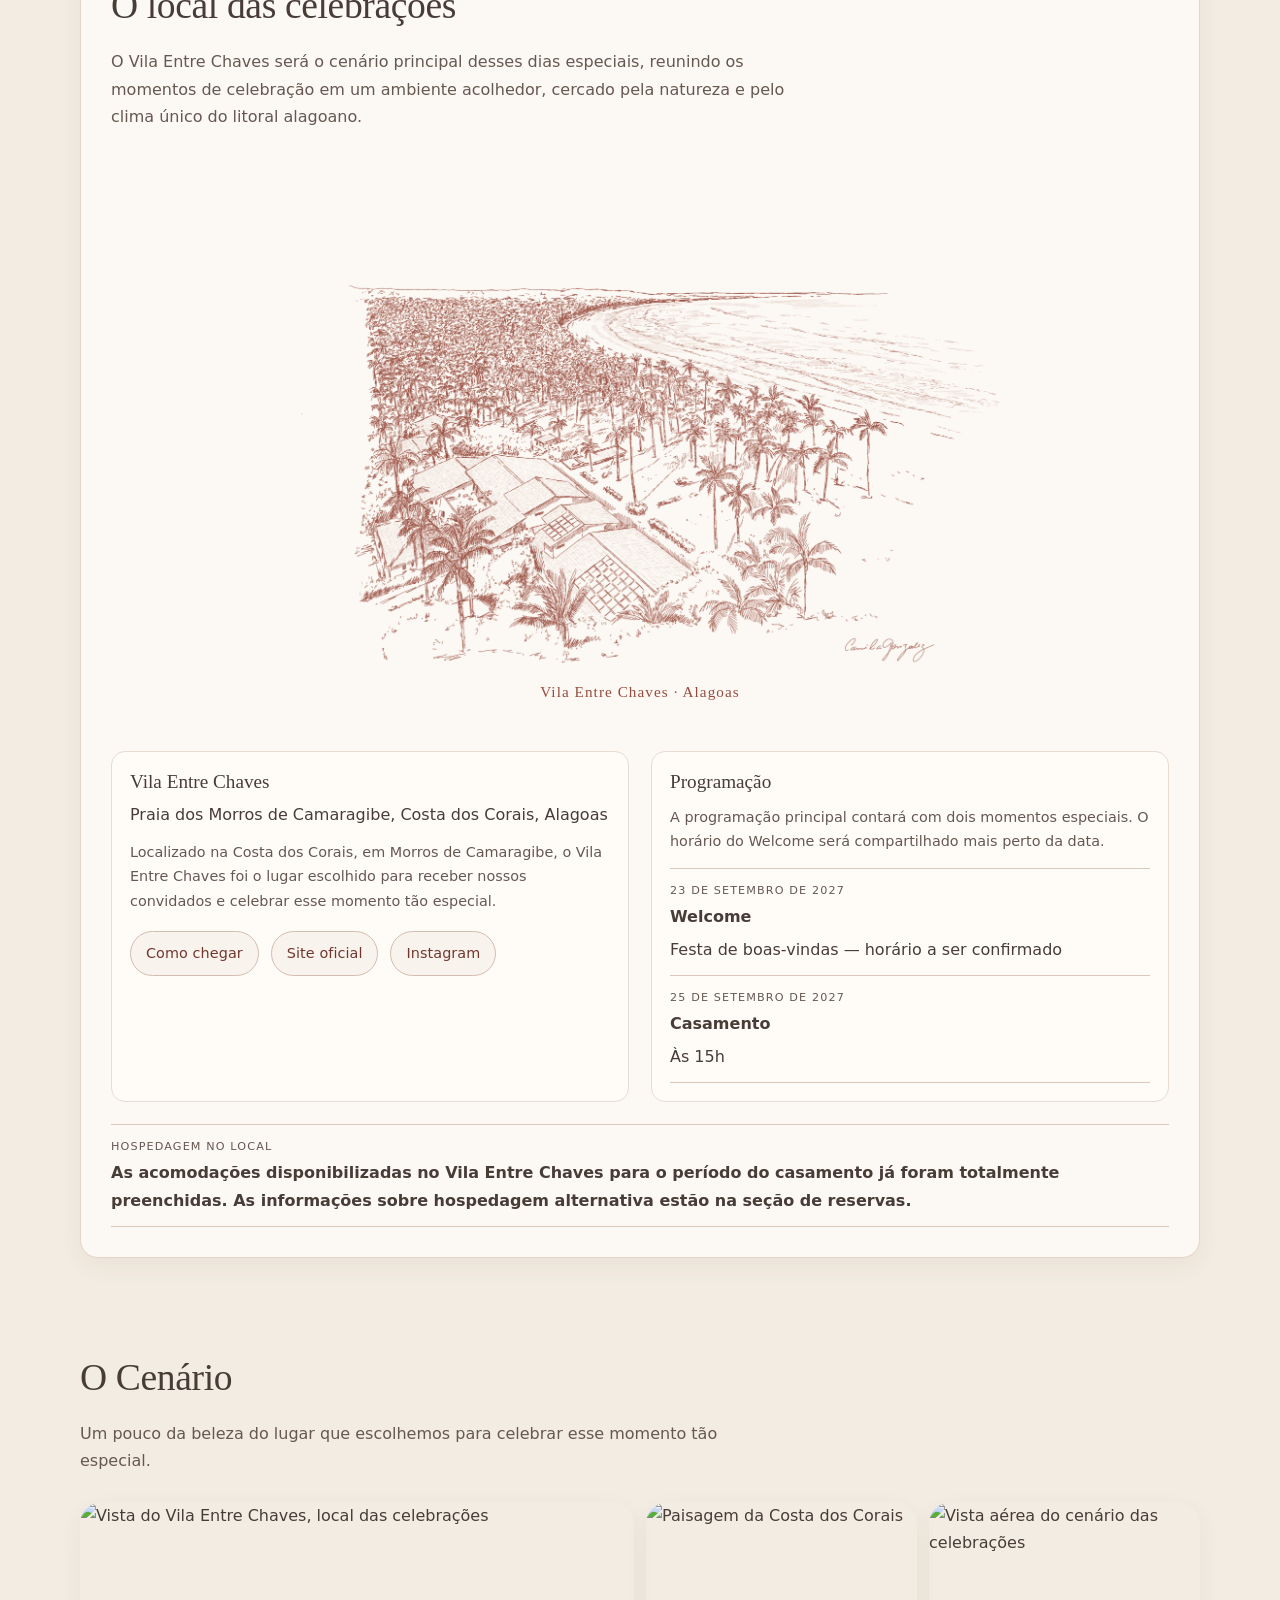
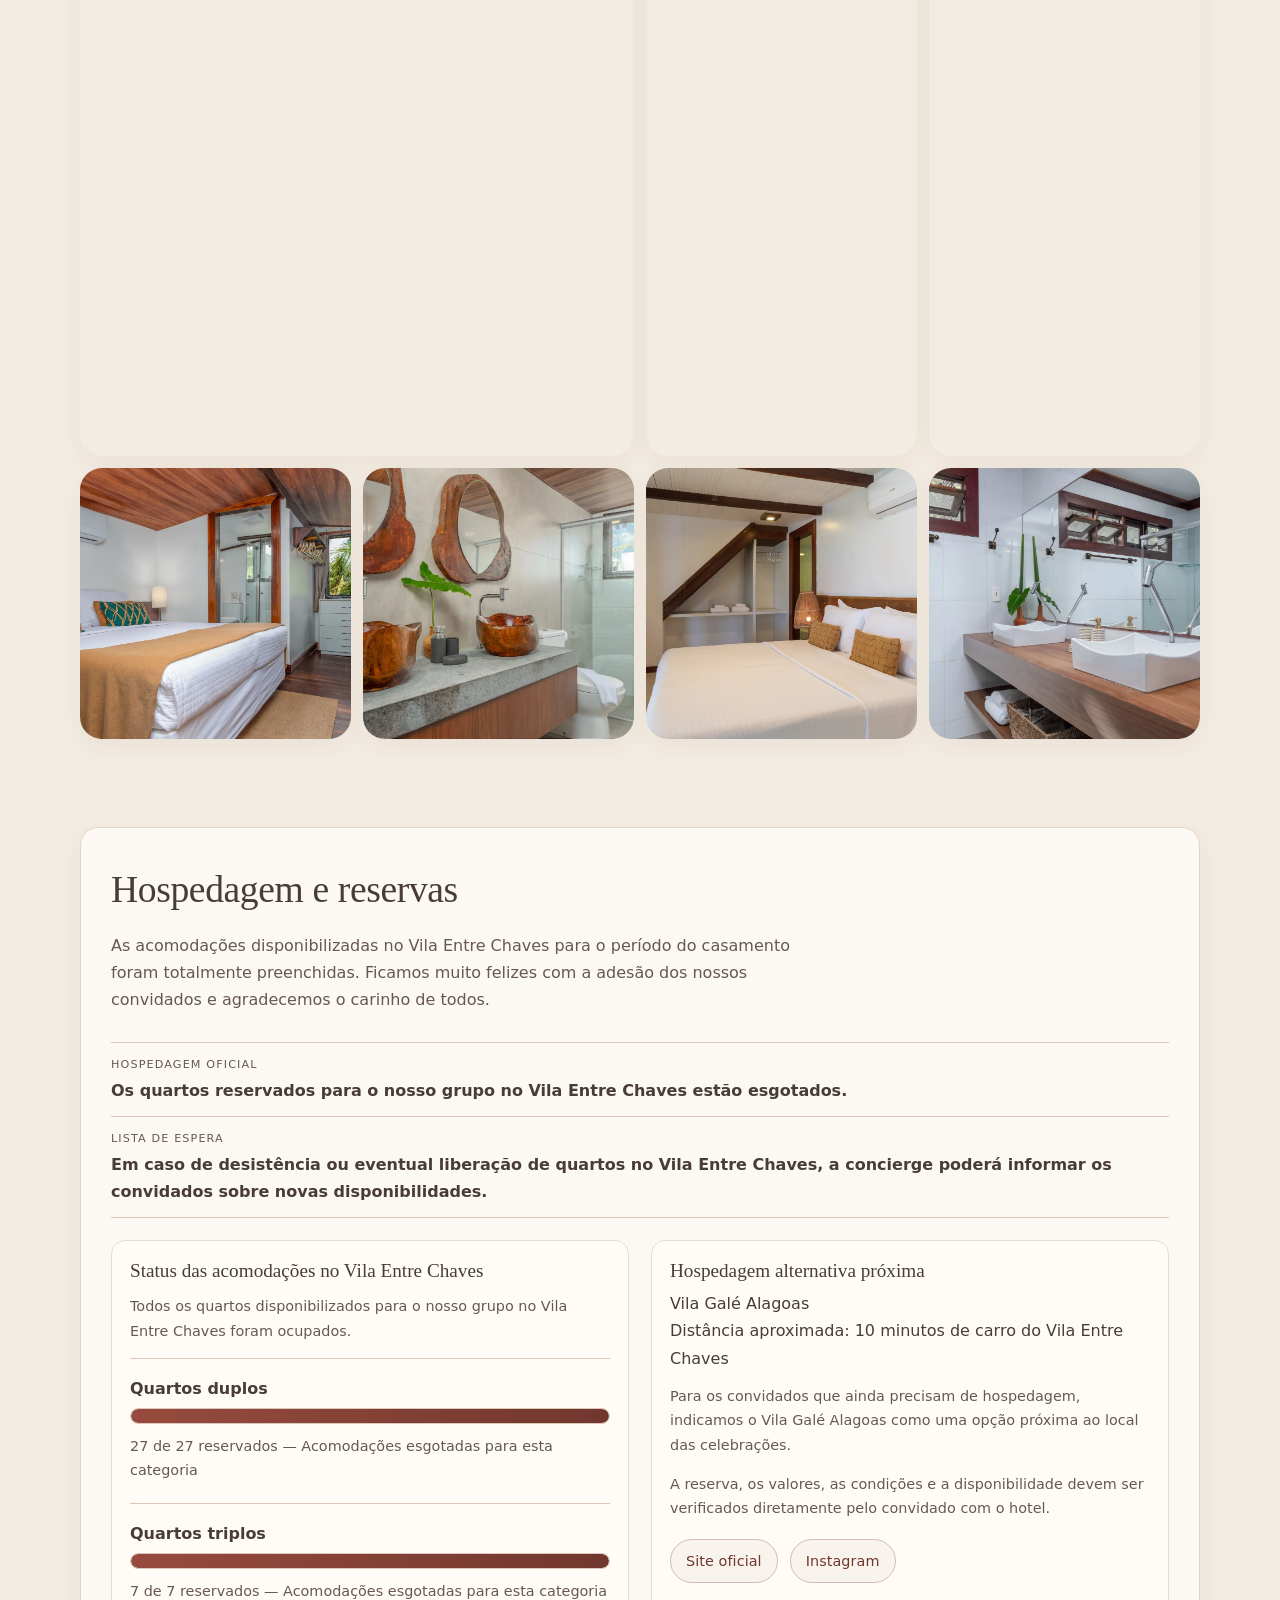
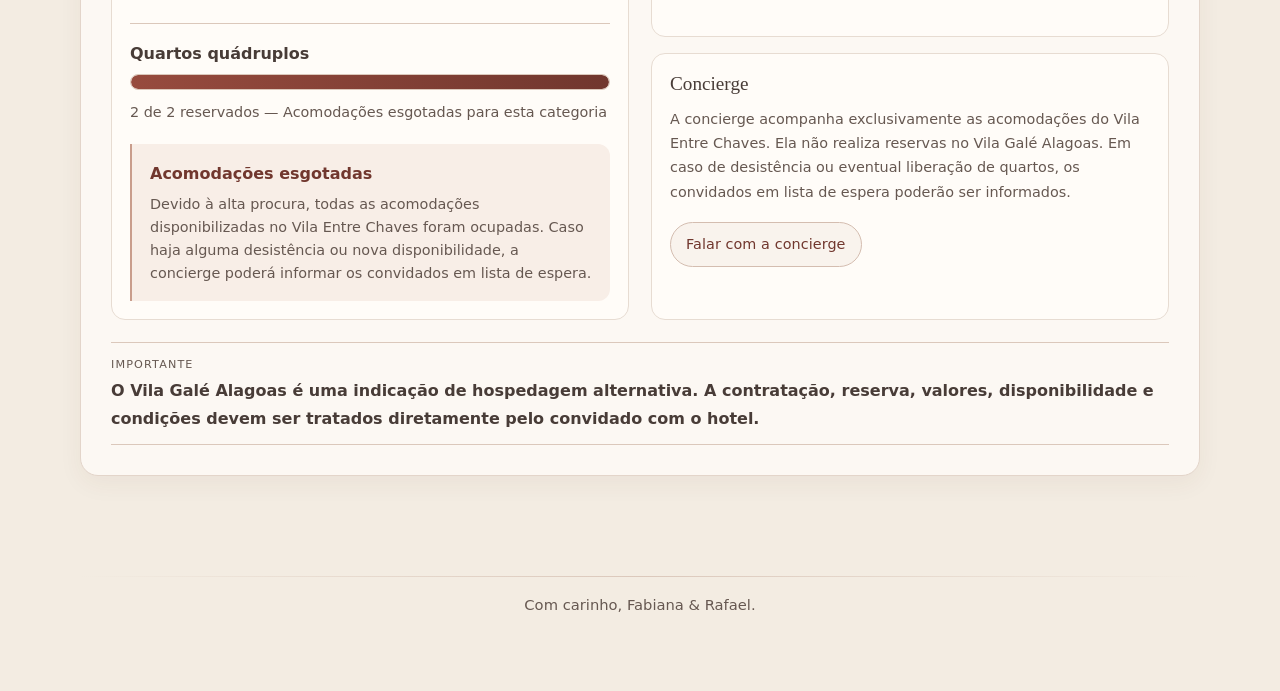
==== commit 641e533c: "Refina tipografia e distribuicao dos cards de servicos" ====
--- a/index.html
+++ b/index.html
@@ -485,7 +485,7 @@
 }
   </style>
   <link rel="stylesheet" href="navigation.css">
-  <link rel="stylesheet" href="identidade.css?v=20261015-3">
+  <link rel="stylesheet" href="identidade.css?v=20261015-4">
   <link rel="icon" href="favicon.png" type="image/png">
 </head>
 <body id="topo">
--- a/identidade.css
+++ b/identidade.css
@@ -109,6 +109,16 @@
   border-radius: 0;
 }
 .service-list li:first-child { border-top: 1px solid var(--line); }
+
+.service-grid { grid-template-columns: repeat(2, minmax(0, 1fr)); }
+.service-card > strong,
+.info-block > strong,
+.hotel-item > strong {
+  font-family: "Palatino Linotype", "Book Antiqua", Palatino, serif;
+  font-size: 1.2rem;
+  font-weight: 500;
+  line-height: 1.3;
+}
 
 .note-box,
 .occupancy-update {
@@ -353,6 +363,7 @@
 }
 
 @media (max-width: 640px) {
+  .service-grid { grid-template-columns: 1fr; }
   .brand { font-size: 0.9rem; gap: 7px; }
   .brand img { width: 29px; height: 35px; }
   .home-hero h1 { font-size: clamp(2.45rem, 10.5vw, 3.25rem); margin: 14px 0 22px; }
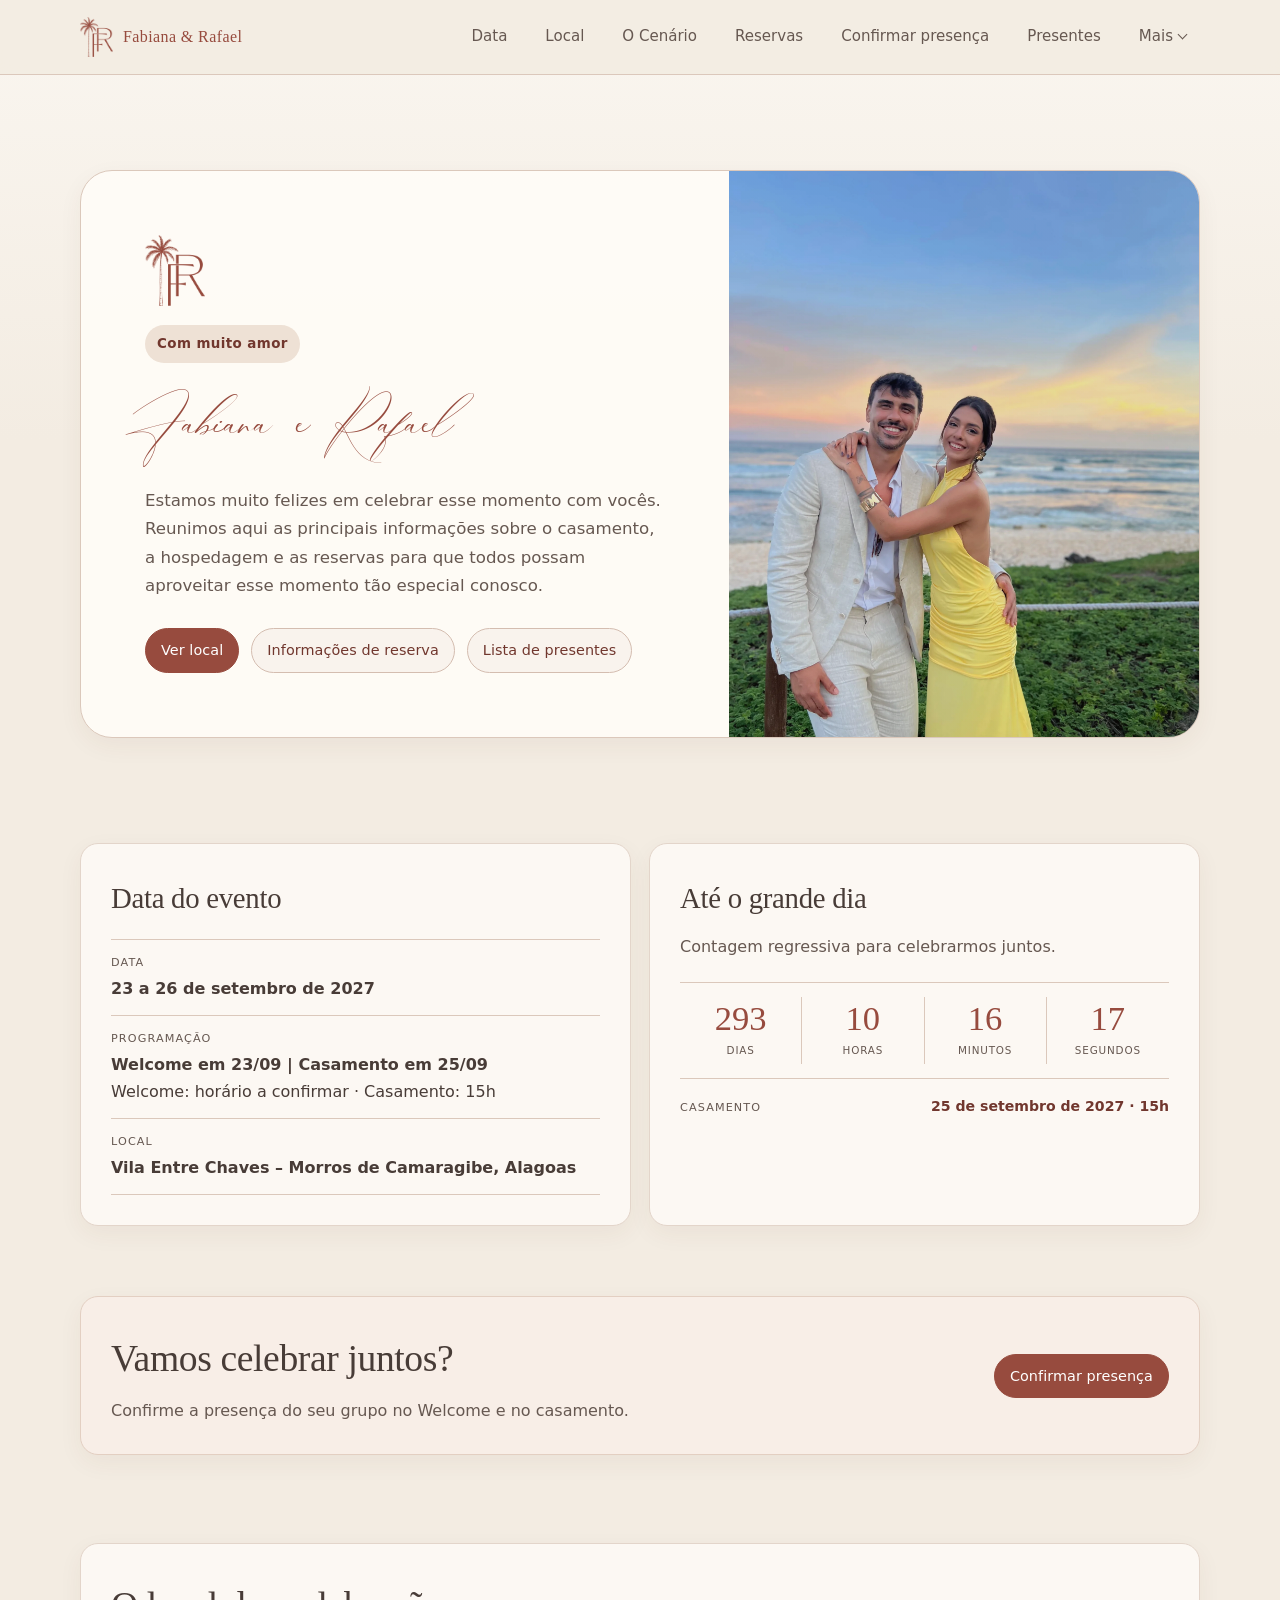
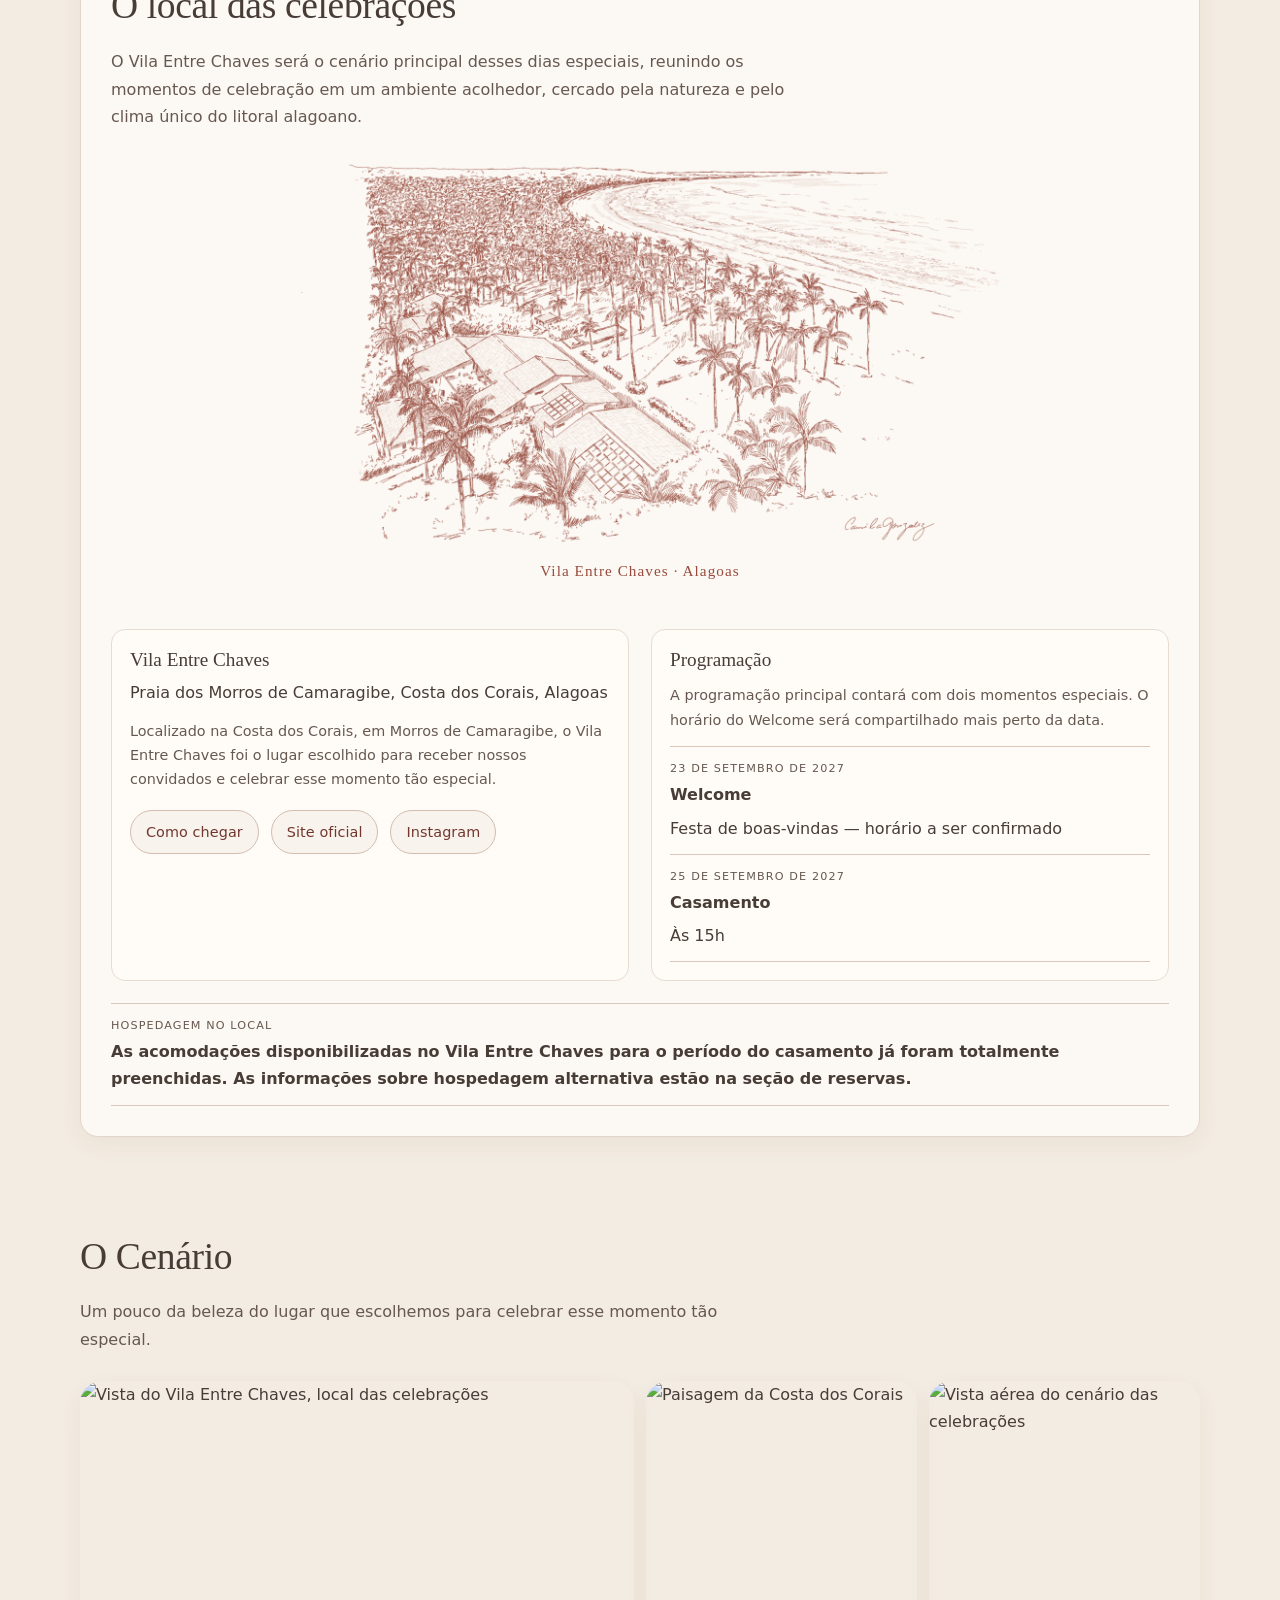
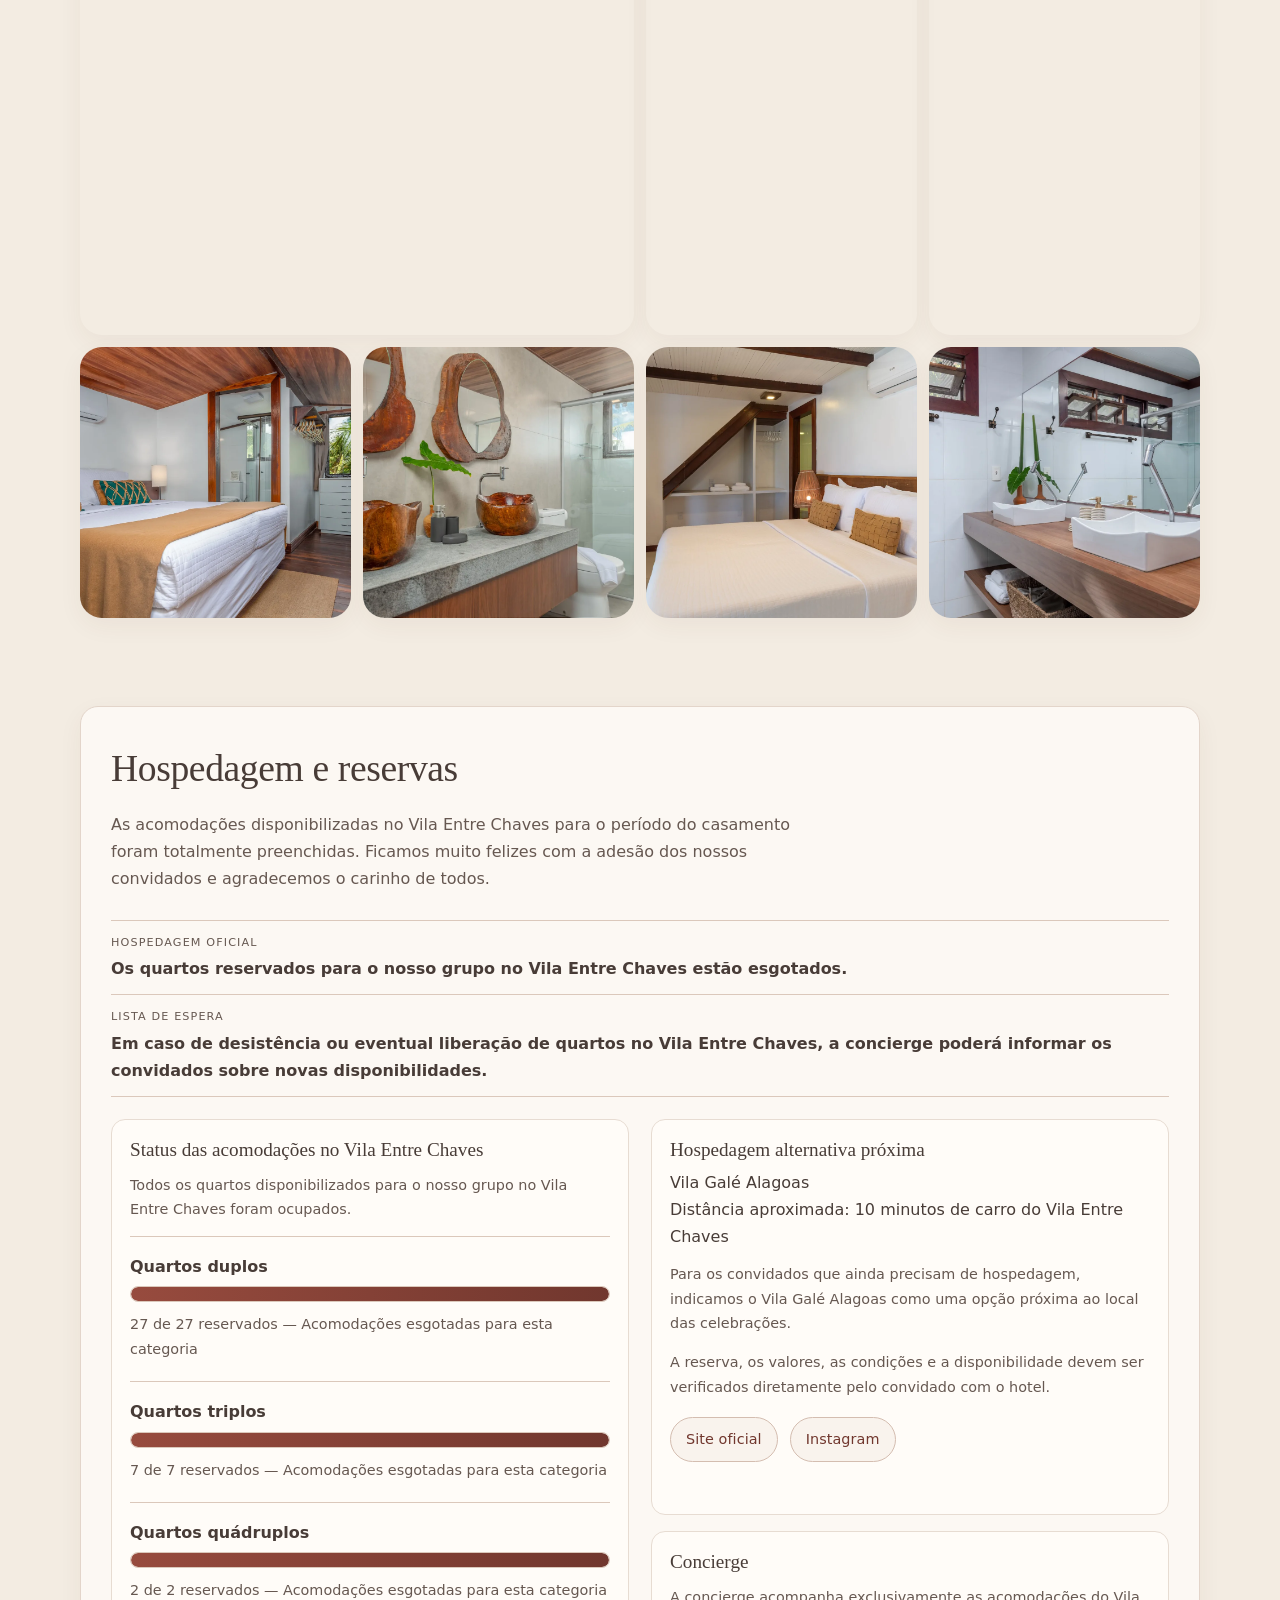
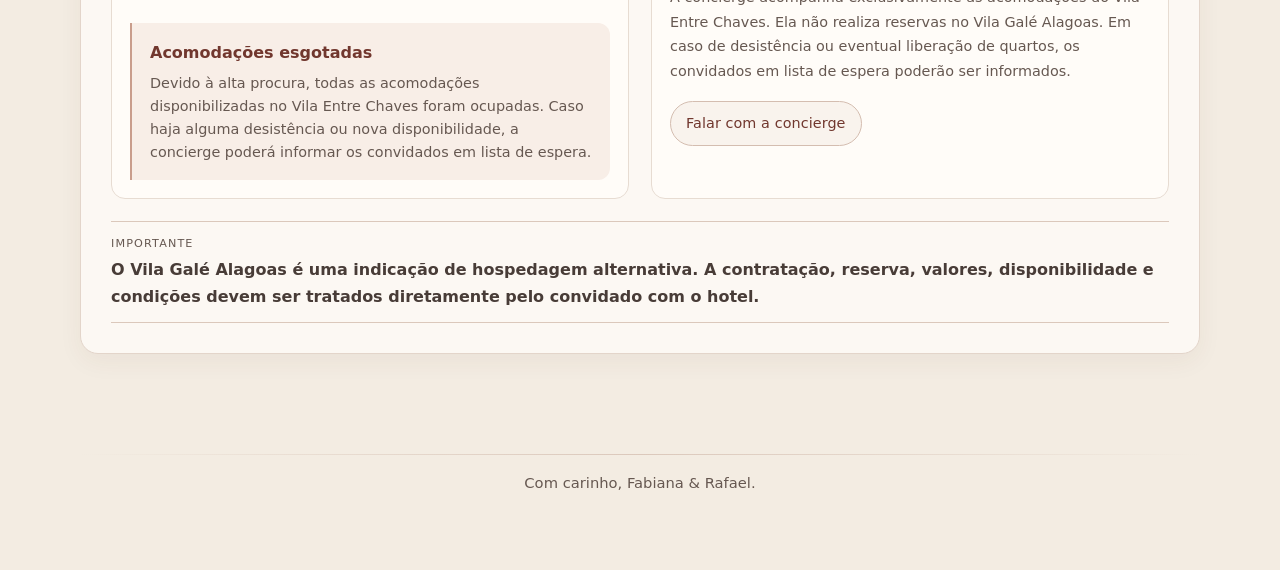
==== commit 822a8921: "Aproxima sketch do texto na secao do local" ====
--- a/index.html
+++ b/index.html
@@ -485,7 +485,7 @@
 }
   </style>
   <link rel="stylesheet" href="navigation.css">
-  <link rel="stylesheet" href="identidade.css?v=20261015-4">
+  <link rel="stylesheet" href="identidade.css?v=20261015-5">
   <link rel="icon" href="favicon.png" type="image/png">
 </head>
 <body id="topo">
--- a/identidade.css
+++ b/identidade.css
@@ -277,6 +277,9 @@
   display: block;
   width: 100%;
   height: auto;
+  aspect-ratio: 1500 / 811;
+  object-fit: cover;
+  object-position: center bottom;
   margin: 0 auto;
 }
 .venue-sketch figcaption {
